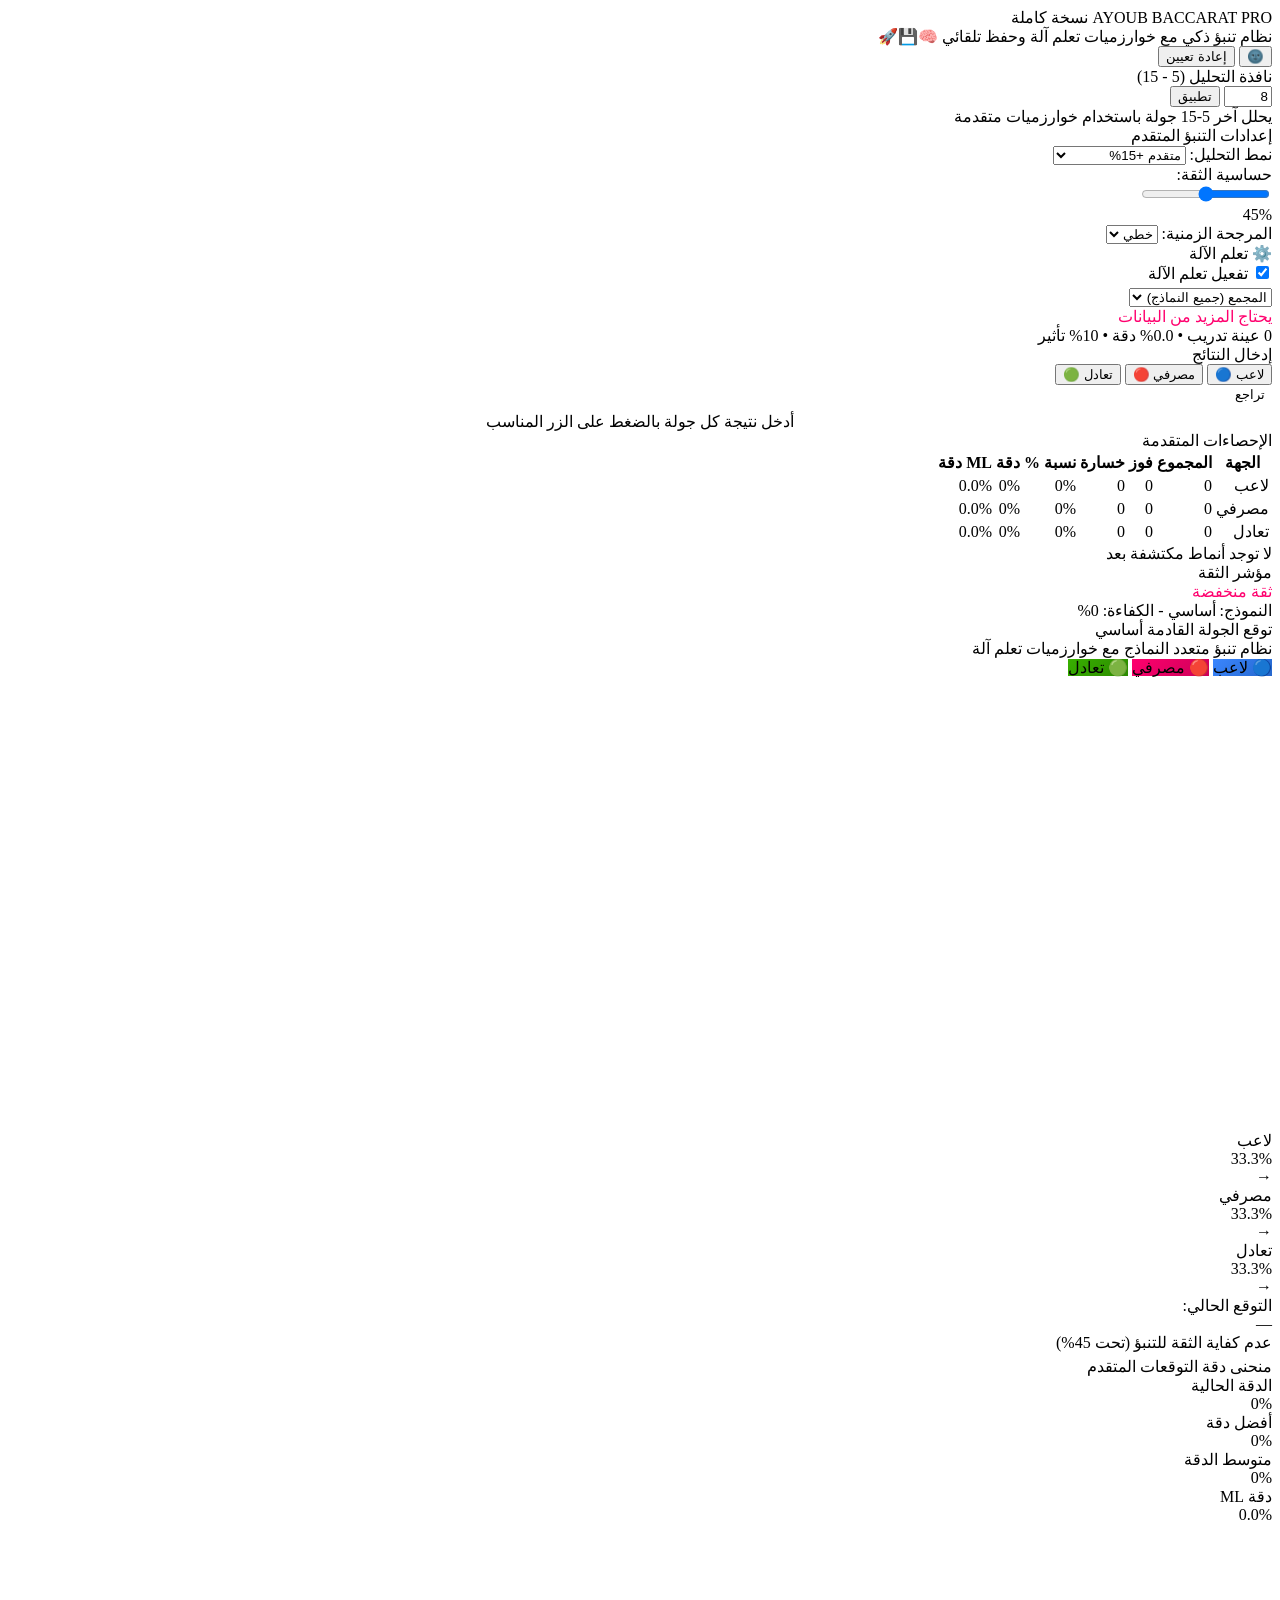
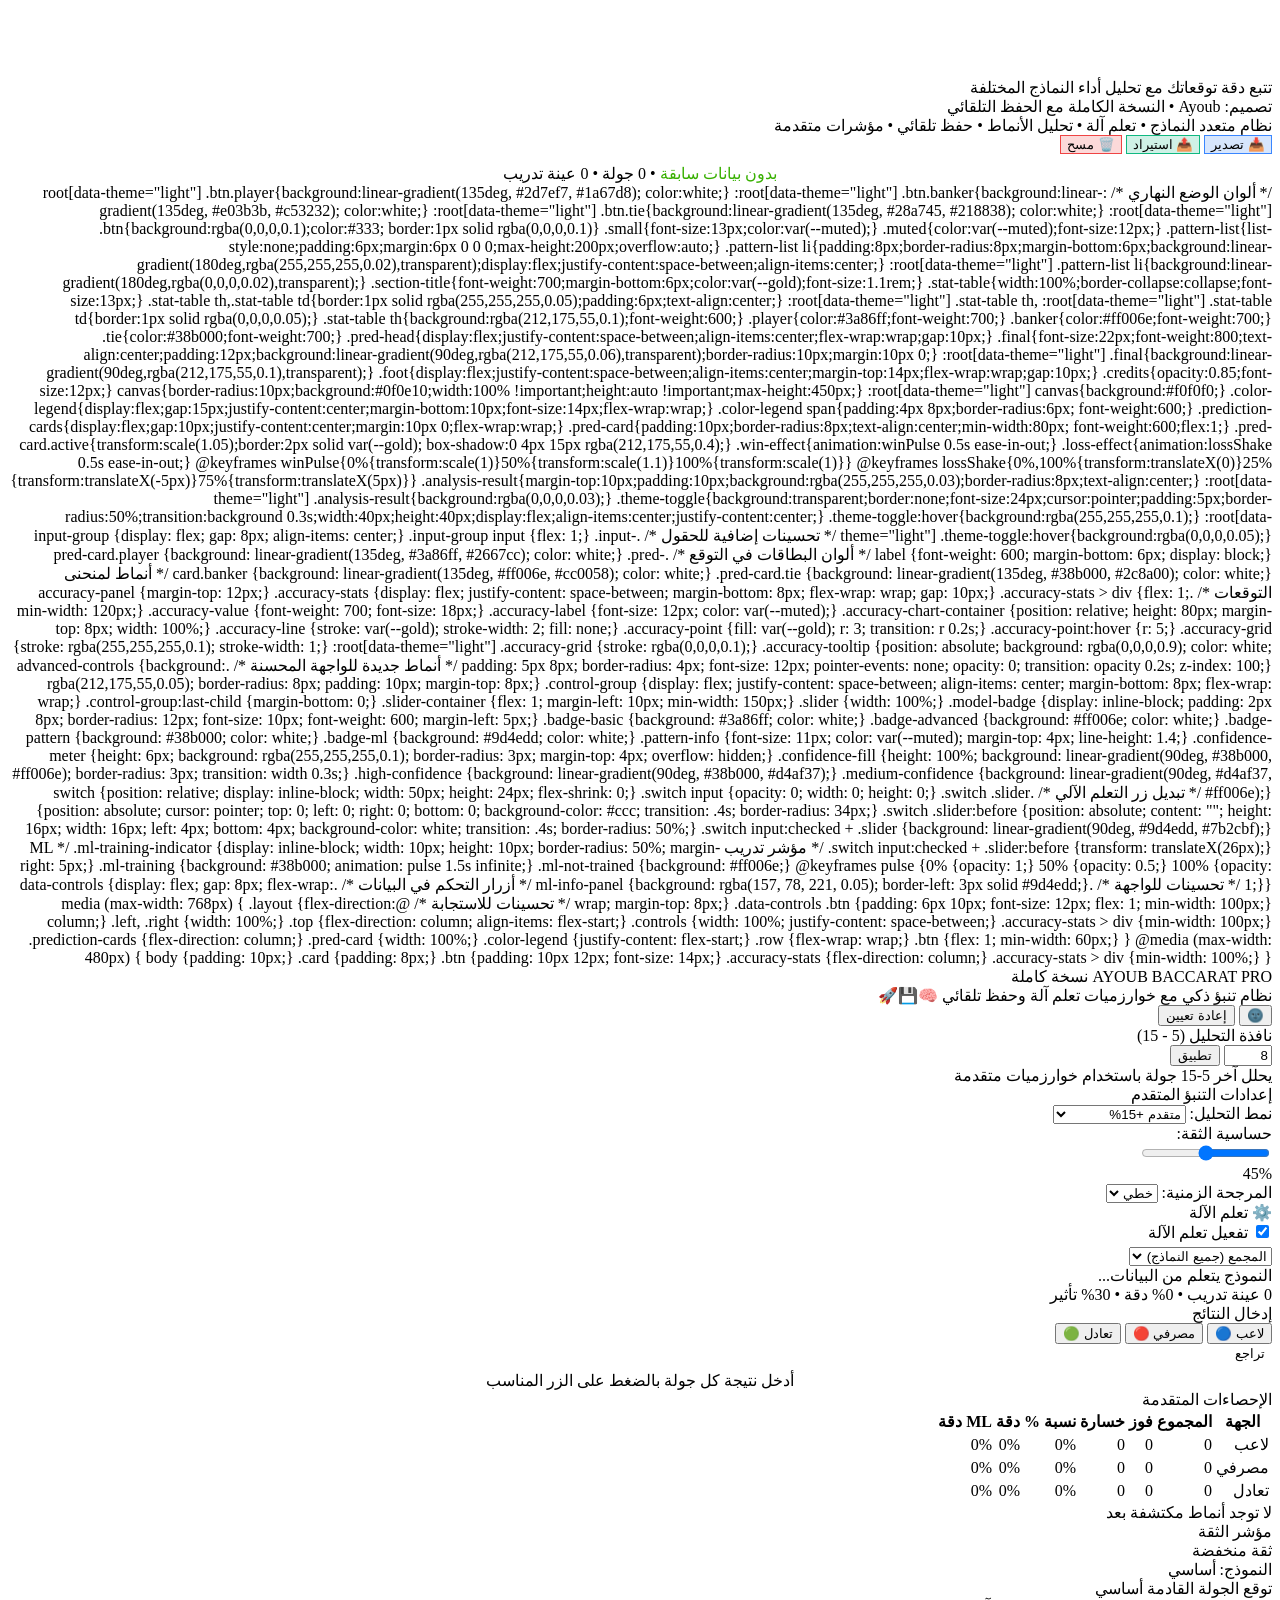
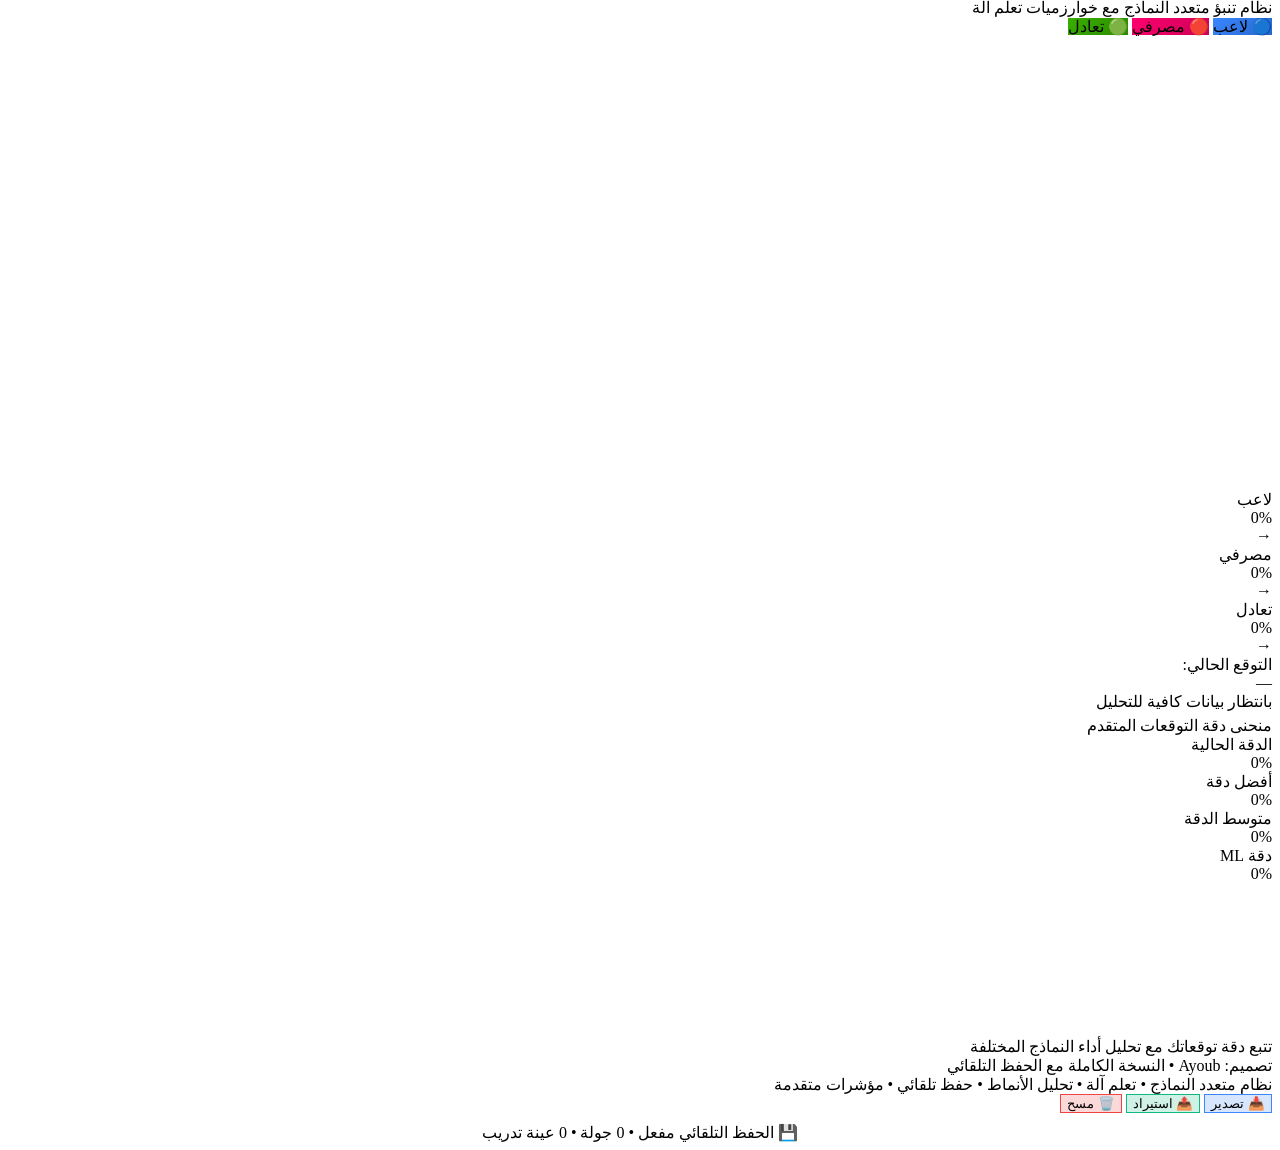
==== index.html @ 5bb580a4 "Update index.html" ====
<!DOCTYPE html>
<html lang="ar" dir="rtl">
<head>
    <meta charset="UTF-8">
    <meta name="viewport" content="width=device-width, initial-scale=1.0">
    <title>AYOUB BACCARAT PRO - النسخة الكاملة مع الحفظ التلقائي</title>
    <link rel="stylesheet" href="style.css">
</head>
<body>
    <div class="app">
        <header class="top card">
            <div class="brand">
                <div class="logo">AYOUB BACCARAT PRO <span class="model-badge badge-ml">نسخة كاملة</span></div>
                <div class="subtitle">نظام تنبؤ ذكي مع خوارزميات تعلم آلة وحفظ تلقائي 🧠💾🚀</div>
            </div>
            <div class="controls">
                <button id="themeToggle" class="theme-toggle" title="تبديل الوضع">🌚</button>
                <button id="btnReset" class="btn gold">إعادة تعيين</button>
            </div>
        </header>

        <main class="layout">
            <aside class="left">
                <!-- نافذة التحليل -->
                <div class="panel card">
                    <label class="input-label">نافذة التحليل (5 - 15)</label>
                    <div class="input-group">
                        <input id="windowSize" type="number" min="5" max="15" value="8">
                        <button id="applyWindow" class="btn gold">تطبيق</button>
                    </div>
                    <div class="muted small">يحلل آخر 5-15 جولة باستخدام خوارزميات متقدمة</div>
                </div>

                <!-- إعدادات التنبؤ المتقدم -->
                <div class="panel card">
                    <div class="section-title">إعدادات التنبؤ المتقدم</div>
                    <div class="advanced-controls">
                        <div class="control-group">
                            <label for="analysisMode">نمط التحليل:</label>
                            <select id="analysisMode">
                                <option value="basic">أساسي <span class="model-badge badge-basic">+5%</span></option>
                                <option value="advanced" selected>متقدم <span class="model-badge badge-advanced">+15%</span></option>
                                <option value="pattern">تحليل الأنماط <span class="model-badge badge-pattern">+25%</span></option>
                                <option value="ml">تعلم الآلة <span class="model-badge badge-ml">+35%</span></option>
                            </select>
                        </div>
                        <div class="control-group">
                            <label for="confidenceSensitivity">حساسية الثقة:</label>
                            <div class="slider-container">
                                <input type="range" id="confidenceSensitivity" class="slider" min="30" max="60" value="45">
                                <div class="muted small" id="sensitivityValue">45%</div>
                            </div>
                        </div>
                        <div class="control-group">
                            <label for="timeWeighting">المرجحة الزمنية:</label>
                            <select id="timeWeighting">
                                <option value="none">بدون</option>
                                <option value="linear" selected>خطي</option>
                                <option value="exponential">أسّي</option>
                            </select>
                        </div>
                    </div>
                </div>

                <!-- قسم تعلم الآلة -->
                <div class="panel card ml-info-panel">
                    <div class="section-title">⚙️ تعلم الآلة</div>
                    <div class="row">
                        <label class="switch">
                            <input type="checkbox" id="mlToggle" checked>
                            <span class="slider"></span>
                        </label>
                        <span>تفعيل تعلم الآلة</span>
                    </div>
                    <div class="row">
                        <select id="mlModelSelect" style="flex:1; margin-top: 5px;">
                            <option value="knn">K-الجيران الأقرب</option>
                            <option value="logistic">الانحدار اللوجستي</option>
                            <option value="ensemble" selected>المجمع (جميع النماذج)</option>
                        </select>
                    </div>
                    <div class="row">
                        <div id="mlStatus" class="muted small">
                            <span class="ml-training-indicator ml-training"></span> 
                            النموذج يتعلم من البيانات...
                        </div>
                    </div>
                    <div class="pattern-info">
                        <span id="mlTrainingCount">0</span> عينة تدريب • 
                        <span id="mlAccuracy">0%</span> دقة • 
                        <span id="mlWeight">30%</span> تأثير
                    </div>
                </div>

                <!-- إدخال النتائج -->
                <div class="panel card">
                    <div class="section-title">إدخال النتائج</div>
                    <div class="row">
                        <button class="btn player" id="btnP">لاعب 🔵</button>
                        <button class="btn banker" id="btnB">مصرفي 🔴</button>
                        <button class="btn tie" id="btnT">تعادل 🟢</button>
                    </div>
                    <div class="row">
                        <button class="btn" id="btnUndo" style="flex:1; background:rgba(255,255,255,0.1); border:1px solid rgba(255,255,255,0.2)">تراجع</button>
                    </div>
                    <div class="muted small" style="margin-top: 8px; text-align: center;">
                        أدخل نتيجة كل جولة بالضغط على الزر المناسب
                    </div>
                </div>

                <!-- الإحصاءات -->
                <div class="panel card stats">
                    <div class="section-title">الإحصاءات المتقدمة</div>
                    <table class="stat-table">
                        <thead>
                            <tr><th>الجهة</th><th>المجموع</th><th>فوز</th><th>خسارة</th><th>نسبة %</th><th>دقة</th><th>ML دقة</th></tr>
                        </thead>
                        <tbody>
                            <tr><td class="player">لاعب</td><td id="pTotal">0</td><td id="pWin">0</td><td id="pLoss">0</td><td id="pPct">0%</td><td id="pAccuracy">0%</td><td id="pMLAccuracy">0%</td></tr>
                            <tr><td class="banker">مصرفي</td><td id="bTotal">0</td><td id="bWin">0</td><td id="bLoss">0</td><td id="bPct">0%</td><td id="bAccuracy">0%</td><td id="bMLAccuracy">0%</td></tr>
                            <tr><td class="tie">تعادل</td><td id="tTotal">0</td><td id="tWin">0</td><td id="tLoss">0</td><td id="tPct">0%</td><td id="tAccuracy">0%</td><td id="tMLAccuracy">0%</td></tr>
                        </tbody>
                    </table>
                    <div class="pattern-info" id="patternInfo">لا توجد أنماط مكتشفة بعد</div>
                </div>

                <!-- مؤشر الثقة -->
                <div class="panel card">
                    <div class="section-title">مؤشر الثقة</div>
                    <div class="muted small" id="confidenceLabel">ثقة منخفضة</div>
                    <div class="confidence-meter">
                        <div class="confidence-fill" id="confidenceFill" style="width: 0%"></div>
                    </div>
                    <div class="pattern-info" id="modelInfo">النموذج: أساسي</div>
                </div>
            </aside>

            <section class="right">
                <!-- بطاقة التوقع الرئيسية -->
                <div class="card prediction">
                    <div class="pred-head">
                        <div class="pred-title">توقع الجولة القادمة <span id="predModel" class="model-badge badge-basic">أساسي</span></div>
                        <div class="pred-sub">نظام تنبؤ متعدد النماذج مع خوارزميات تعلم آلة</div>
                    </div>

                    <div class="color-legend">
                        <span style="background:linear-gradient(135deg, #3a86ff, #2667cc);">🔵 لاعب</span>
                        <span style="background:linear-gradient(135deg, #ff006e, #cc0058);">🔴 مصرفي</span>
                        <span style="background:linear-gradient(135deg, #38b000, #2c8a00);">🟢 تعادل</span>
                    </div>
                    
                    <canvas id="bigRoad" width="800" height="450"></canvas>

                    <div class="prediction-cards">
                        <div class="pred-card player" id="predP">
                            <div>لاعب</div>
                            <div id="predPctP">0%</div>
                            <div class="muted small" id="predTrendP">→</div>
                        </div>
                        <div class="pred-card banker" id="predB">
                            <div>مصرفي</div>
                            <div id="predPctB">0%</div>
                            <div class="muted small" id="predTrendB">→</div>
                        </div>
                        <div class="pred-card tie" id="predT">
                            <div>تعادل</div>
                            <div id="predPctT">0%</div>
                            <div class="muted small" id="predTrendT">→</div>
                        </div>
                    </div>

                    <div class="analysis-result">
                        <div class="muted">التوقع الحالي:</div>
                        <div class="final" id="finalCard">—</div>
                        <div class="muted small" id="predictionReason">بانتظار بيانات كافية للتحليل</div>
                        <div class="muted small" id="mlContribution" style="margin-top: 5px; color: #9d4edd;"></div>
                    </div>
                </div>

                <!-- منحنى دقة التوقعات -->
                <div class="panel card accuracy-panel">
                    <div class="section-title">منحنى دقة التوقعات المتقدم</div>
                    <div class="accuracy-stats">
                        <div>
                            <div class="accuracy-label">الدقة الحالية</div>
                            <div class="accuracy-value" id="currentAccuracy">0%</div>
                        </div>
                        <div>
                            <div class="accuracy-label">أفضل دقة</div>
                            <div class="accuracy-value" id="bestAccuracy">0%</div>
                        </div>
                        <div>
                            <div class="accuracy-label">متوسط الدقة</div>
                            <div class="accuracy-value" id="averageAccuracy">0%</div>
                        </div>
                        <div>
                            <div class="accuracy-label">دقة ML</div>
                            <div class="accuracy-value" id="mlOverallAccuracy">0%</div>
                        </div>
                    </div>
                    <div class="accuracy-chart-container">
                        <svg id="accuracyChart" width="100%" height="100%"></svg>
                        <div id="accuracyTooltip" class="accuracy-tooltip"></div>
                    </div>
                    <div class="muted small">تتبع دقة توقعاتك مع تحليل أداء النماذج المختلفة</div>
                </div>
            </section>
        </main>

        <footer class="foot card">
            <div style="flex: 1;">
                <div>تصميم: Ayoub • النسخة الكاملة مع الحفظ التلقائي</div>
                <div class="credits small">نظام متعدد النماذج • تعلم آلة • تحليل الأنماط • حفظ تلقائي • مؤشرات متقدمة</div>
            </div>
            <div class="data-controls">
                <button id="btnExport" class="btn" style="background: rgba(59, 130, 246, 0.2); border: 1px solid #3a86ff;">📥 تصدير</button>
                <button id="btnImport" class="btn" style="background: rgba(16, 185, 129, 0.2); border: 1px solid #10b981;">📤 استيراد</button>
                <button id="btnClearData" class="btn" style="background: rgba(239, 68, 68, 0.2); border: 1px solid #ef4444;">🗑️ مسح</button>
            </div>
            <div class="muted small" style="text-align: center; width: 100%; margin-top: 10px;">
                <span id="autoSaveStatus">💾 الحفظ التلقائي مفعل</span> • 
                <span id="dataStats">0 جولة • 0 عينة تدريب</span>
            </div>
        </footer>
    </div>

    <script src="script.js"></script>
</body>
</html>
/* ألوان الوضع النهاري */
:root[data-theme="light"] .btn.player{background:linear-gradient(135deg, #2d7ef7, #1a67d8); color:white;}
:root[data-theme="light"] .btn.banker{background:linear-gradient(135deg, #e03b3b, #c53232); color:white;}
:root[data-theme="light"] .btn.tie{background:linear-gradient(135deg, #28a745, #218838); color:white;}

:root[data-theme="light"] .btn{background:rgba(0,0,0,0.1);color:#333; border:1px solid rgba(0,0,0,0.1)}

.small{font-size:13px;color:var(--muted);}
.muted{color:var(--muted);font-size:12px;}
.pattern-list{list-style:none;padding:6px;margin:6px 0 0 0;max-height:200px;overflow:auto;}
.pattern-list li{padding:8px;border-radius:8px;margin-bottom:6px;background:linear-gradient(180deg,rgba(255,255,255,0.02),transparent);display:flex;justify-content:space-between;align-items:center;}
:root[data-theme="light"] .pattern-list li{background:linear-gradient(180deg,rgba(0,0,0,0.02),transparent);}
.section-title{font-weight:700;margin-bottom:6px;color:var(--gold);font-size:1.1rem;}
.stat-table{width:100%;border-collapse:collapse;font-size:13px;}
.stat-table th,.stat-table td{border:1px solid rgba(255,255,255,0.05);padding:6px;text-align:center;}
:root[data-theme="light"] .stat-table th, :root[data-theme="light"] .stat-table td{border:1px solid rgba(0,0,0,0.05);}
.stat-table th{background:rgba(212,175,55,0.1);font-weight:600;}
.player{color:#3a86ff;font-weight:700;}
.banker{color:#ff006e;font-weight:700;}
.tie{color:#38b000;font-weight:700;}
.pred-head{display:flex;justify-content:space-between;align-items:center;flex-wrap:wrap;gap:10px;}
.final{font-size:22px;font-weight:800;text-align:center;padding:12px;background:linear-gradient(90deg,rgba(212,175,55,0.06),transparent);border-radius:10px;margin:10px 0;}
:root[data-theme="light"] .final{background:linear-gradient(90deg,rgba(212,175,55,0.1),transparent);}
.foot{display:flex;justify-content:space-between;align-items:center;margin-top:14px;flex-wrap:wrap;gap:10px;}
.credits{opacity:0.85;font-size:12px;}
canvas{border-radius:10px;background:#0f0e10;width:100% !important;height:auto !important;max-height:450px;}
:root[data-theme="light"] canvas{background:#f0f0f0;}
.color-legend{display:flex;gap:15px;justify-content:center;margin-bottom:10px;font-size:14px;flex-wrap:wrap;}
.color-legend span{padding:4px 8px;border-radius:6px; font-weight:600;}
.prediction-cards{display:flex;gap:10px;justify-content:center;margin:10px 0;flex-wrap:wrap;}
.pred-card{padding:10px;border-radius:8px;text-align:center;min-width:80px; font-weight:600;flex:1;}
.pred-card.active{transform:scale(1.05);border:2px solid var(--gold); box-shadow:0 4px 15px rgba(212,175,55,0.4);}
.win-effect{animation:winPulse 0.5s ease-in-out;}
.loss-effect{animation:lossShake 0.5s ease-in-out;}
@keyframes winPulse{0%{transform:scale(1)}50%{transform:scale(1.1)}100%{transform:scale(1)}}
@keyframes lossShake{0%,100%{transform:translateX(0)}25%{transform:translateX(-5px)}75%{transform:translateX(5px)}}
.analysis-result{margin-top:10px;padding:10px;background:rgba(255,255,255,0.03);border-radius:8px;text-align:center;}
:root[data-theme="light"] .analysis-result{background:rgba(0,0,0,0.03);}
.theme-toggle{background:transparent;border:none;font-size:24px;cursor:pointer;padding:5px;border-radius:50%;transition:background 0.3s;width:40px;height:40px;display:flex;align-items:center;justify-content:center;}
.theme-toggle:hover{background:rgba(255,255,255,0.1);}
:root[data-theme="light"] .theme-toggle:hover{background:rgba(0,0,0,0.05);}

/* تحسينات إضافية للحقول */
.input-group {display: flex; gap: 8px; align-items: center;}
.input-group input {flex: 1;}
.input-label {font-weight: 600; margin-bottom: 6px; display: block;}

/* ألوان البطاقات في التوقع */
.pred-card.player {background: linear-gradient(135deg, #3a86ff, #2667cc); color: white;}
.pred-card.banker {background: linear-gradient(135deg, #ff006e, #cc0058); color: white;}
.pred-card.tie {background: linear-gradient(135deg, #38b000, #2c8a00); color: white;}

/* أنماط لمنحنى التوقعات */
.accuracy-panel {margin-top: 12px;}
.accuracy-stats {display: flex; justify-content: space-between; margin-bottom: 8px; flex-wrap: wrap; gap: 10px;}
.accuracy-stats > div {flex: 1; min-width: 120px;}
.accuracy-value {font-weight: 700; font-size: 18px;}
.accuracy-label {font-size: 12px; color: var(--muted);}
.accuracy-chart-container {position: relative; height: 80px; margin-top: 8px; width: 100%;}
.accuracy-line {stroke: var(--gold); stroke-width: 2; fill: none;}
.accuracy-point {fill: var(--gold); r: 3; transition: r 0.2s;}
.accuracy-point:hover {r: 5;}
.accuracy-grid {stroke: rgba(255,255,255,0.1); stroke-width: 1;}
:root[data-theme="light"] .accuracy-grid {stroke: rgba(0,0,0,0.1);}
.accuracy-tooltip {position: absolute; background: rgba(0,0,0,0.9); color: white; padding: 5px 8px; border-radius: 4px; font-size: 12px; pointer-events: none; opacity: 0; transition: opacity 0.2s; z-index: 100;}

/* أنماط جديدة للواجهة المحسنة */
.advanced-controls {background: rgba(212,175,55,0.05); border-radius: 8px; padding: 10px; margin-top: 8px;}
.control-group {display: flex; justify-content: space-between; align-items: center; margin-bottom: 8px; flex-wrap: wrap;}
.control-group:last-child {margin-bottom: 0;}
.slider-container {flex: 1; margin-left: 10px; min-width: 150px;}
.slider {width: 100%;}
.model-badge {display: inline-block; padding: 2px 8px; border-radius: 12px; font-size: 10px; font-weight: 600; margin-left: 5px;}
.badge-basic {background: #3a86ff; color: white;}
.badge-advanced {background: #ff006e; color: white;}
.badge-pattern {background: #38b000; color: white;}
.badge-ml {background: #9d4edd; color: white;}
.pattern-info {font-size: 11px; color: var(--muted); margin-top: 4px; line-height: 1.4;}
.confidence-meter {height: 6px; background: rgba(255,255,255,0.1); border-radius: 3px; margin-top: 4px; overflow: hidden;}
.confidence-fill {height: 100%; background: linear-gradient(90deg, #38b000, #ff006e); border-radius: 3px; transition: width 0.3s;}
.high-confidence {background: linear-gradient(90deg, #38b000, #d4af37);}
.medium-confidence {background: linear-gradient(90deg, #d4af37, #ff006e);}

/* تبديل زر التعلم الآلي */
.switch {position: relative; display: inline-block; width: 50px; height: 24px; flex-shrink: 0;}
.switch input {opacity: 0; width: 0; height: 0;}
.switch .slider {position: absolute; cursor: pointer; top: 0; left: 0; right: 0; bottom: 0; background-color: #ccc; transition: .4s; border-radius: 34px;}
.switch .slider:before {position: absolute; content: ""; height: 16px; width: 16px; left: 4px; bottom: 4px; background-color: white; transition: .4s; border-radius: 50%;}
.switch input:checked + .slider {background: linear-gradient(90deg, #9d4edd, #7b2cbf);}
.switch input:checked + .slider:before {transform: translateX(26px);}

/* مؤشر تدريب ML */
.ml-training-indicator {display: inline-block; width: 10px; height: 10px; border-radius: 50%; margin-right: 5px;}
.ml-training {background: #38b000; animation: pulse 1.5s infinite;}
.ml-not-trained {background: #ff006e;}
@keyframes pulse {0% {opacity: 1;} 50% {opacity: 0.5;} 100% {opacity: 1;}}

/* تحسينات للواجهة */
.ml-info-panel {background: rgba(157, 78, 221, 0.05); border-left: 3px solid #9d4edd;}

/* أزرار التحكم في البيانات */
.data-controls {display: flex; gap: 8px; flex-wrap: wrap; margin-top: 8px;}
.data-controls .btn {padding: 6px 10px; font-size: 12px; flex: 1; min-width: 100px;}

/* تحسينات للاستجابة */
@media (max-width: 768px) {
    .layout {flex-direction: column;}
    .left, .right {width: 100%;}
    .top {flex-direction: column; align-items: flex-start;}
    .controls {width: 100%; justify-content: space-between;}
    .accuracy-stats > div {min-width: 100px;}
    .prediction-cards {flex-direction: column;}
    .pred-card {width: 100%;}
    .color-legend {justify-content: flex-start;}
    .row {flex-wrap: wrap;}
    .btn {flex: 1; min-width: 60px;}
}

@media (max-width: 480px) {
    body {padding: 10px;}
    .card {padding: 8px;}
    .btn {padding: 10px 12px; font-size: 14px;}
    .accuracy-stats {flex-direction: column;}
    .accuracy-stats > div {min-width: 100%;}
}
</style>
</head>
<body>
<div class="app">
<header class="top card">
  <div class="brand">
    <div class="logo">AYOUB BACCARAT PRO <span class="model-badge badge-ml">نسخة كاملة</span></div>
    <div class="subtitle">نظام تنبؤ ذكي مع خوارزميات تعلم آلة وحفظ تلقائي 🧠💾🚀</div>
  </div>
  <div class="controls">
    <button id="themeToggle" class="theme-toggle" title="تبديل الوضع">🌚</button>
    <button id="btnReset" class="btn gold">إعادة تعيين</button>
  </div>
</header>

<main class="layout">
<aside class="left">
  <div class="panel card">
    <label class="input-label">نافذة التحليل (5 - 15)</label>
    <div class="input-group">
      <input id="windowSize" type="number" min="5" max="15" value="8">
      <button id="applyWindow" class="btn gold">تطبيق</button>
    </div>
    <div class="muted small">يحلل آخر 5-15 جولة باستخدام خوارزميات متقدمة</div>
  </div>

  <!-- إعدادات التنبؤ المتقدم -->
  <div class="panel card">
    <div class="section-title">إعدادات التنبؤ المتقدم</div>
    <div class="advanced-controls">
      <div class="control-group">
        <label for="analysisMode">نمط التحليل:</label>
        <select id="analysisMode">
          <option value="basic">أساسي <span class="model-badge badge-basic">+5%</span></option>
          <option value="advanced" selected>متقدم <span class="model-badge badge-advanced">+15%</span></option>
          <option value="pattern">تحليل الأنماط <span class="model-badge badge-pattern">+25%</span></option>
          <option value="ml">تعلم الآلة <span class="model-badge badge-ml">+35%</span></option>
        </select>
      </div>
      <div class="control-group">
        <label for="confidenceSensitivity">حساسية الثقة:</label>
        <div class="slider-container">
          <input type="range" id="confidenceSensitivity" class="slider" min="30" max="60" value="45">
          <div class="muted small" id="sensitivityValue">45%</div>
        </div>
      </div>
      <div class="control-group">
        <label for="timeWeighting">المرجحة الزمنية:</label>
        <select id="timeWeighting">
          <option value="none">بدون</option>
          <option value="linear" selected>خطي</option>
          <option value="exponential">أسّي</option>
        </select>
      </div>
    </div>
  </div>

  <!-- قسم تعلم الآلة -->
  <div class="panel card ml-info-panel">
    <div class="section-title">⚙️ تعلم الآلة</div>
    <div class="row">
      <label class="switch">
        <input type="checkbox" id="mlToggle" checked>
        <span class="slider"></span>
      </label>
      <span>تفعيل تعلم الآلة</span>
    </div>
    <div class="row">
      <select id="mlModelSelect" style="flex:1; margin-top: 5px;">
        <option value="knn">K-الجيران الأقرب</option>
        <option value="logistic">الانحدار اللوجستي</option>
        <option value="ensemble" selected>المجمع (جميع النماذج)</option>
      </select>
    </div>
    <div class="row">
      <div id="mlStatus" class="muted small">
        <span class="ml-training-indicator ml-training"></span> 
        النموذج يتعلم من البيانات...
      </div>
    </div>
    <div class="pattern-info">
      <span id="mlTrainingCount">0</span> عينة تدريب • 
      <span id="mlAccuracy">0%</span> دقة • 
      <span id="mlWeight">30%</span> تأثير
    </div>
  </div>

  <!-- إدخال النتائج -->
  <div class="panel card">
    <div class="section-title">إدخال النتائج</div>
    <div class="row">
      <button class="btn player" id="btnP">لاعب 🔵</button>
      <button class="btn banker" id="btnB">مصرفي 🔴</button>
      <button class="btn tie" id="btnT">تعادل 🟢</button>
    </div>
    <div class="row">
      <button class="btn" id="btnUndo" style="flex:1; background:rgba(255,255,255,0.1); border:1px solid rgba(255,255,255,0.2)">تراجع</button>
    </div>
    <div class="muted small" style="margin-top: 8px; text-align: center;">
      أدخل نتيجة كل جولة بالضغط على الزر المناسب
    </div>
  </div>

  <!-- الإحصاءات -->
  <div class="panel card stats">
    <div class="section-title">الإحصاءات المتقدمة</div>
    <table class="stat-table">
      <thead>
        <tr><th>الجهة</th><th>المجموع</th><th>فوز</th><th>خسارة</th><th>نسبة %</th><th>دقة</th><th>ML دقة</th></tr>
      </thead>
      <tbody>
        <tr><td class="player">لاعب</td><td id="pTotal">0</td><td id="pWin">0</td><td id="pLoss">0</td><td id="pPct">0%</td><td id="pAccuracy">0%</td><td id="pMLAccuracy">0%</td></tr>
        <tr><td class="banker">مصرفي</td><td id="bTotal">0</td><td id="bWin">0</td><td id="bLoss">0</td><td id="bPct">0%</td><td id="bAccuracy">0%</td><td id="bMLAccuracy">0%</td></tr>
        <tr><td class="tie">تعادل</td><td id="tTotal">0</td><td id="tWin">0</td><td id="tLoss">0</td><td id="tPct">0%</td><td id="tAccuracy">0%</td><td id="tMLAccuracy">0%</td></tr>
      </tbody>
    </table>
    <div class="pattern-info" id="patternInfo">لا توجد أنماط مكتشفة بعد</div>
  </div>

  <!-- مؤشر الثقة -->
  <div class="panel card">
    <div class="section-title">مؤشر الثقة</div>
    <div class="muted small" id="confidenceLabel">ثقة منخفضة</div>
    <div class="confidence-meter">
      <div class="confidence-fill" id="confidenceFill" style="width: 0%"></div>
    </div>
    <div class="pattern-info" id="modelInfo">النموذج: أساسي</div>
  </div>
</aside>

<section class="right">
  <div class="card prediction">
    <div class="pred-head">
      <div class="pred-title">توقع الجولة القادمة <span id="predModel" class="model-badge badge-basic">أساسي</span></div>
      <div class="pred-sub">نظام تنبؤ متعدد النماذج مع خوارزميات تعلم آلة</div>
    </div>

    <div class="color-legend">
      <span style="background:linear-gradient(135deg, #3a86ff, #2667cc);">🔵 لاعب</span>
      <span style="background:linear-gradient(135deg, #ff006e, #cc0058);">🔴 مصرفي</span>
      <span style="background:linear-gradient(135deg, #38b000, #2c8a00);">🟢 تعادل</span>
    </div>
    
    <canvas id="bigRoad" width="800" height="450"></canvas>

    <div class="prediction-cards">
      <div class="pred-card player" id="predP">
        <div>لاعب</div>
        <div id="predPctP">0%</div>
        <div class="muted small" id="predTrendP">→</div>
      </div>
      <div class="pred-card banker" id="predB">
        <div>مصرفي</div>
        <div id="predPctB">0%</div>
        <div class="muted small" id="predTrendB">→</div>
      </div>
      <div class="pred-card tie" id="predT">
        <div>تعادل</div>
        <div id="predPctT">0%</div>
        <div class="muted small" id="predTrendT">→</div>
      </div>
    </div>

    <div class="analysis-result">
      <div class="muted">التوقع الحالي:</div>
      <div class="final" id="finalCard">—</div>
      <div class="muted small" id="predictionReason">بانتظار بيانات كافية للتحليل</div>
      <div class="muted small" id="mlContribution" style="margin-top: 5px; color: #9d4edd;"></div>
    </div>
  </div>

  <!-- منحنى التوقعات -->
  <div class="panel card accuracy-panel">
    <div class="section-title">منحنى دقة التوقعات المتقدم</div>
    <div class="accuracy-stats">
      <div>
        <div class="accuracy-label">الدقة الحالية</div>
        <div class="accuracy-value" id="currentAccuracy">0%</div>
      </div>
      <div>
        <div class="accuracy-label">أفضل دقة</div>
        <div class="accuracy-value" id="bestAccuracy">0%</div>
      </div>
      <div>
        <div class="accuracy-label">متوسط الدقة</div>
        <div class="accuracy-value" id="averageAccuracy">0%</div>
      </div>
      <div>
        <div class="accuracy-label">دقة ML</div>
        <div class="accuracy-value" id="mlOverallAccuracy">0%</div>
      </div>
    </div>
    <div class="accuracy-chart-container">
      <svg id="accuracyChart" width="100%" height="100%"></svg>
      <div id="accuracyTooltip" class="accuracy-tooltip"></div>
    </div>
    <div class="muted small">تتبع دقة توقعاتك مع تحليل أداء النماذج المختلفة</div>
  </div>
</section>
</main>

<footer class="foot card">
  <div style="flex: 1;">
    <div>تصميم: Ayoub • النسخة الكاملة مع الحفظ التلقائي</div>
    <div class="credits small">نظام متعدد النماذج • تعلم آلة • تحليل الأنماط • حفظ تلقائي • مؤشرات متقدمة</div>
  </div>
  <div class="data-controls">
    <button id="btnExport" class="btn" style="background: rgba(59, 130, 246, 0.2); border: 1px solid #3a86ff;">📥 تصدير</button>
    <button id="btnImport" class="btn" style="background: rgba(16, 185, 129, 0.2); border: 1px solid #10b981;">📤 استيراد</button>
    <button id="btnClearData" class="btn" style="background: rgba(239, 68, 68, 0.2); border: 1px solid #ef4444;">🗑️ مسح</button>
  </div>
  <div class="muted small" style="text-align: center; width: 100%; margin-top: 10px;">
    <span id="autoSaveStatus">💾 الحفظ التلقائي مفعل</span> • 
    <span id="dataStats">0 جولة • 0 عينة تدريب</span>
  </div>
</footer>
</div>

<script>
// ========== خوارزميات تعلم الآلة ==========

class SimpleKNN {
  constructor(k = 3) {
    this.k = k;
    this.trainingData = [];
    this.predictions = { correct: 0, total: 0 };
  }

  train(features, labels) {
    if (!features || !labels || features.length === 0) return;
    
    features.forEach((f, i) => {
      if (f && labels[i]) {
        this.trainingData.push({
          features: f,
          label: labels[i]
        });
      }
    });
    
    // الحفاظ على حجم معقول
    if (this.trainingData.length > 100) {
      this.trainingData = this.trainingData.slice(-100);
    }
  }

  predict(newFeatures) {
    if (!newFeatures || this.trainingData.length === 0) {
      return { P: 33.3, B: 33.3, T: 33.3 };
    }

    try {
      const distances = this.trainingData.map((dataPoint, index) => ({
        index,
        distance: this.euclideanDistance(newFeatures, dataPoint.features),
        label: dataPoint.label
      }));

      distances.sort((a, b) => a.distance - b.distance);
      const nearestNeighbors = distances.slice(0, this.k);
      
      const votes = { P: 0, B: 0, T: 0 };
      nearestNeighbors.forEach(n => {
        if (n.label in votes) {
          votes[n.label] += 1 / (n.distance + 1);
        }
      });

      const total = votes.P + votes.B + votes.T;
      if (total === 0) return { P: 33.3, B: 33.3, T: 33.3 };
      
      return {
        P: (votes.P / total) * 100,
        B: (votes.B / total) * 100,
        T: (votes.T / total) * 100
      };
    } catch (e) {
      console.error('KNN prediction error:', e);
      return { P: 33.3, B: 33.3, T: 33.3 };
    }
  }

  euclideanDistance(a, b) {
    if (!a || !b || a.length !== b.length) return 1000;
    
    let sum = 0;
    for (let i = 0; i < a.length; i++) {
      sum += Math.pow((a[i] || 0) - (b[i] || 0), 2);
    }
    return Math.sqrt(sum);
  }

  updateAccuracy(prediction, actual) {
    this.predictions.total++;
    if (prediction === actual) this.predictions.correct++;
  }

  getAccuracy() {
    return this.predictions.total > 0 ? 
      (this.predictions.correct / this.predictions.total) * 100 : 0;
  }
}

class SimpleLogisticRegression {
  constructor() {
    this.weights = { P: 0.1, B: 0.1, T: 0.1 };
    this.bias = 0;
    this.learningRate = 0.05;
    this.predictions = { correct: 0, total: 0 };
  }

  sigmoid(x) {
    return 1 / (1 + Math.exp(-x));
  }

  trainOne(features, label) {
    if (!features || !label || features.length === 0) return;
    
    try {
      const labelNum = { P: 0, B: 1, T: 2 }[label];
      if (labelNum === undefined) return;
      
      const score = features[0] * this.weights.P + features[1] * this.weights.B + features[2] * this.weights.T + this.bias;
      const prediction = this.sigmoid(score);
      const error = (labelNum / 2) - prediction;
      
      this.weights.P += this.learningRate * error * features[0];
      this.weights.B += this.learningRate * error * features[1];
      this.weights.T += this.learningRate * error * features[2];
      this.bias += this.learningRate * error;
    } catch (e) {
      console.error('Logistic regression training error:', e);
    }
  }

  predict(features) {
    if (!features || features.length === 0) {
      return { P: 33.3, B: 33.3, T: 33.3 };
    }
    
    try {
      const pScore = this.sigmoid(features[0] * this.weights.P + this.bias);
      const bScore = this.sigmoid(features[1] * this.weights.B + this.bias);
      const tScore = this.sigmoid(features[2] * this.weights.T + this.bias);
      
      const total = pScore + bScore + tScore;
      if (total === 0) return { P: 33.3, B: 33.3, T: 33.3 };
      
      return {
        P: (pScore / total) * 100,
        B: (bScore / total) * 100,
        T: (tScore / total) * 100
      };
    } catch (e) {
      console.error('Logistic regression prediction error:', e);
      return { P: 33.3, B: 33.3, T: 33.3 };
    }
  }

  updateAccuracy(prediction, actual) {
    this.predictions.total++;
    if (prediction === actual) this.predictions.correct++;
  }

  getAccuracy() {
    return this.predictions.total > 0 ? 
      (this.predictions.correct / this.predictions.total) * 100 : 0;
  }
}

class EnsembleModel {
  constructor() {
    this.models = {
      knn: new SimpleKNN(5),
      logistic: new SimpleLogisticRegression()
    };
    this.weights = { knn: 0.5, logistic: 0.5 };
    this.predictions = { correct: 0, total: 0 };
  }

  train(features, label) {
    if (!features || !label) return;
    
    try {
      this.models.knn.train([features], [label]);
      this.models.logistic.trainOne(features, label);
      
      const knnAcc = this.models.knn.getAccuracy();
      const logisticAcc = this.models.logistic.getAccuracy();
      
      const totalAcc = knnAcc + logisticAcc;
      if (totalAcc > 0) {
        this.weights.knn = knnAcc / totalAcc;
        this.weights.logistic = logisticAcc / totalAcc;
      }
    } catch (e) {
      console.error('Ensemble training error:', e);
    }
  }

  predict(features) {
    if (!features) return { P: 33.3, B: 33.3, T: 33.3 };
    
    try {
      const knnPred = this.models.knn.predict(features);
      const logisticPred = this.models.logistic.predict(features);
      
      return {
        P: (knnPred.P * this.weights.knn + logisticPred.P * this.weights.logistic),
        B: (knnPred.B * this.weights.knn + logisticPred.B * this.weights.logistic),
        T: (knnPred.T * this.weights.knn + logisticPred.T * this.weights.logistic)
      };
    } catch (e) {
      console.error('Ensemble prediction error:', e);
      return { P: 33.3, B: 33.3, T: 33.3 };
    }
  }

  updateAccuracy(prediction, actual) {
    this.predictions.total++;
    if (prediction === actual) this.predictions.correct++;
    
    this.models.knn.updateAccuracy(prediction, actual);
    this.models.logistic.updateAccuracy(prediction, actual);
  }

  getAccuracy() {
    return this.predictions.total > 0 ? 
      (this.predictions.correct / this.predictions.total) * 100 : 0;
  }
}

class BaccaratMachineLearning {
  constructor() {
    this.models = {
      knn: new SimpleKNN(5),
      logistic: new SimpleLogisticRegression(),
      ensemble: new EnsembleModel()
    };
    this.activeModel = 'ensemble';
    this.featureHistory = [];
    this.mlPredictions = [];
    this.isEnabled = true;
    this.trainingData = [];
  }

  extractFeatures(rounds, windowSize) {
    if (!rounds || rounds.length < windowSize) return null;
    
    try {
      const recent = rounds.slice(-windowSize);
      const pRatio = recent.filter(r => r === 'P').length / windowSize;
      const bRatio = recent.filter(r => r === 'B').length / windowSize;
      const tRatio = recent.filter(r => r === 'T').length / windowSize;
      
      let pStreak = 0, bStreak = 0;
      for (let i = recent.length - 1; i >= 0; i--) {
        if (recent[i] === 'P') pStreak++; else break;
      }
      for (let i = recent.length - 1; i >= 0; i--) {
        if (recent[i] === 'B') bStreak++; else break;
      }
      
      const volatility = this.calculateVolatility(recent);
      const patternType = this.getPatternType(recent);
      
      return [
        pRatio, bRatio, tRatio,
        pStreak / windowSize,
        bStreak / windowSize,
        recent[recent.length - 1] === recent[recent.length - 2] ? 1 : 0,
        volatility,
        patternType
      ];
    } catch (e) {
      console.error('Feature extraction error:', e);
      return null;
    }
  }

  calculateVolatility(rounds) {
    if (rounds.length < 2) return 0;
    let changes = 0;
    for (let i = 1; i < rounds.length; i++) {
      if (rounds[i] !== rounds[i-1]) changes++;
    }
    return changes / (rounds.length - 1);
  }

  getPatternType(rounds) {
    if (rounds.length < 3) return 0;
    const lastThree = rounds.slice(-3);
    if (lastThree[0] === lastThree[1] && lastThree[1] === lastThree[2]) return 1;
    if (lastThree[0] !== lastThree[1] && lastThree[1] !== lastThree[2]) return 2;
    return 0;
  }

  updateModel(rounds, windowSize, actualResult) {
    if (!this.isEnabled || !rounds || !actualResult) return;
    
    const features = this.extractFeatures(rounds, windowSize);
    if (!features) return;
    
    try {
      this.featureHistory.push({ features, label: actualResult, timestamp: Date.now() });
      
      if (this.featureHistory.length > 100) {
        this.featureHistory = this.featureHistory.slice(-100);
      }
      
      if (this.featureHistory.length > 5) {
        const trainingBatch = this.featureHistory.slice(-10);
        
        trainingBatch.forEach(({ features, label }) => {
          if (features && label) {
            this.models.knn.train([features], [label]);
            this.models.logistic.trainOne(features, label);
            this.models.ensemble.train(features, label);
          }
        });
      }
    } catch (e) {
      console.error('ML update error:', e);
    }
  }

  predict(rounds, windowSize) {
    if (!this.isEnabled || !rounds || rounds.length < windowSize) {
      return null;
    }
    
    const features = this.extractFeatures(rounds, windowSize);
    if (!features) return null;
    
    try {
      let prediction;
      switch(this.activeModel) {
        case 'knn':
          prediction = this.models.knn.predict(features);
          break;
        case 'logistic':
          prediction = this.models.logistic.predict(features);
          break;
        case 'ensemble':
        default:
          prediction = this.models.ensemble.predict(features);
          break;
      }
      
      if (prediction) {
        this.mlPredictions.push({
          features,
          prediction: this.getPredictedClass(prediction),
          timestamp: Date.now()
        });
        
        if (this.mlPredictions.length > 50) {
          this.mlPredictions = this.mlPredictions.slice(-50);
        }
      }
      
      return prediction;
    } catch (e) {
      console.error('ML prediction error:', e);
      return null;
    }
  }

  getPredictedClass(prediction) {
    if (!prediction) return null;
    const entries = Object.entries(prediction);
    if (entries.length === 0) return null;
    
    entries.sort((a, b) => b[1] - a[1]);
    return entries[0][0];
  }

  getModelAccuracy(modelName) {
    const model = this.models[modelName];
    return model && model.getAccuracy ? model.getAccuracy() : 0;
  }

  getTrainingDataCount() {
    return this.featureHistory.length;
  }

  getMLWeight() {
    const minWeight = 0.1;
    const maxWeight = 0.6;
    const dataPoints = this.getTrainingDataCount();
    const weight = minWeight + (maxWeight - minWeight) * (dataPoints / 100);
    return Math.min(weight, maxWeight);
  }

  enable() {
    this.isEnabled = true;
  }

  disable() {
    this.isEnabled = false;
  }

  setActiveModel(modelName) {
    if (this.models[modelName]) {
      this.activeModel = modelName;
    }
  }

  reset() {
    this.models = {
      knn: new SimpleKNN(5),
      logistic: new SimpleLogisticRegression(),
      ensemble: new EnsembleModel()
    };
    this.featureHistory = [];
    this.mlPredictions = [];
    this.trainingData = [];
  }

  getStats() {
    return {
      trainingCount: this.featureHistory.length,
      accuracy: this.getModelAccuracy(this.activeModel),
      weight: this.getMLWeight(),
      isEnabled: this.isEnabled,
      activeModel: this.activeModel
    };
  }
}

// ========== نظام حفظ البيانات ==========

class DataManager {
  constructor() {
    this.storageKey = 'baccaratPro_v3';
    this.autoSaveInterval = null;
    this.lastSaveTime = null;
    this.isSaving = false;
  }

  saveAllData() {
    if (this.isSaving) return false;
    
    this.isSaving = true;
    try {
      const saveData = {
        state: {
          rounds: state.rounds,
          count: state.count,
          win: state.win,
          loss: state.loss,
          windowSize: state.windowSize,
          analysisMode: state.analysisMode,
          confidenceThreshold: state.confidenceThreshold,
          timeWeighting: state.timeWeighting,
          useML: state.useML,
          mlModel: state.mlModel,
          modelPerformance: state.modelPerformance,
          previousPredictions: state.previousPredictions,
          lastPrediction: state.lastPrediction
        },
        history: {
          accuracyHistory: state.accuracyHistory,
          predictionsHistory: state.predictionsHistory
        },
        mlData: {
          featureHistory: state.ml.featureHistory,
          mlPredictions: state.ml.mlPredictions,
          activeModel: state.ml.activeModel,
          isEnabled: state.ml.isEnabled
        },
        meta: {
          version: '3.0',
          lastSave: new Date().toISOString(),
          totalRounds: state.rounds.length,
          sessionStart: this.getSessionStartTime()
        }
      };

      localStorage.setItem(this.storageKey, JSON.stringify(saveData));
      this.lastSaveTime = new Date();
      this.updateSaveStatus(true);
      return true;
    } catch (e) {
      console.error('Error saving data:', e);
      this.updateSaveStatus(false, 'خطأ في الحفظ');
      return false;
    } finally {
      this.isSaving = false;
    }
  }

  loadAllData() {
    try {
      const saved = localStorage.getItem(this.storageKey);
      if (!saved) {
        this.updateSaveStatus(true, 'بدون بيانات سابقة');
        return false;
      }

      const data = JSON.parse(saved);
      
      // تحميل بيانات الحالة
      if (data.state) {
        state.rounds = Array.isArray(data.state.rounds) ? data.state.rounds : [];
        state.count = data.state.count || { P: 0, B: 0, T: 0 };
        state.win = data.state.win || { P: 0, B: 0, T: 0 };
        state.loss = data.state.loss || { P: 0, B: 0, T: 0 };
        state.windowSize = data.state.windowSize || 8;
        state.analysisMode = data.state.analysisMode || 'advanced';
        state.confidenceThreshold = data.state.confidenceThreshold || 45;
        state.timeWeighting = data.state.timeWeighting || 'linear';
        state.useML = data.state.useML !== false;
        state.mlModel = data.state.mlModel || 'ensemble';
        state.modelPerformance = data.state.modelPerformance || { basic: 0, advanced: 0, pattern: 0, ml: 0 };
        state.previousPredictions = data.state.previousPredictions || { P: 0, B: 0, T: 0 };
        state.lastPrediction = data.state.lastPrediction || null;
      }

      // تحميل التاريخ
      if (data.history) {
        state.accuracyHistory = Array.isArray(data.history.accuracyHistory) ? data.history.accuracyHistory : [];
        state.predictionsHistory = Array.isArray(data.history.predictionsHistory) ? data.history.predictionsHistory : [];
      }

      // تحميل ML
      if (data.mlData) {
        state.ml.featureHistory = Array.isArray(data.mlData.featureHistory) ? data.mlData.featureHistory : [];
        state.ml.mlPredictions = Array.isArray(data.mlData.mlPredictions) ? data.mlData.mlPredictions : [];
        state.ml.activeModel = data.mlData.activeModel || 'ensemble';
        state.ml.isEnabled = data.mlData.isEnabled !== false;
        
        // إعادة تدريب النماذج
        setTimeout(() => {
          if (state.ml.featureHistory.length > 0) {
            state.ml.featureHistory.forEach((item, index) => {
              if (index > 0 && item.features && item.label) {
                state.ml.models.knn.train([item.features], [item.label]);
                state.ml.models.logistic.trainOne(item.features, item.label);
                state.ml.models.ensemble.train(item.features, item.label);
              }
            });
          }
        }, 500);
      }

      this.lastSaveTime = new Date();
      this.updateSaveStatus(true, 'تم تحميل البيانات');
      return true;
    } catch (e) {
      console.error('Error loading data:', e);
      this.updateSaveStatus(false, 'خطأ في التحميل');
      return false;
    }
  }

  exportData() {
    try {
      const exportData = {
        state: {
          rounds: state.rounds,
          count: state.count,
          win: state.win,
          loss: state.loss,
          windowSize: state.windowSize
        },
        ml: {
          featureHistory: state.ml.featureHistory,
          trainingCount: state.ml.getTrainingDataCount()
        },
        meta: {
          exportDate: new Date().toISOString(),
          version: 'AYOUB_BACCARAT_PRO_v3.0',
          totalRounds: state.rounds.length
        }
      };

      const dataStr = JSON.stringify(exportData, null, 2);
      const dataBlob = new Blob([dataStr], { type: 'application/json' });
      const url = URL.createObjectURL(dataBlob);
      
      const a = document.createElement('a');
      a.href = url;
      a.download = `baccarat_data_${new Date().toISOString().split('T')[0]}.json`;
      document.body.appendChild(a);
      a.click();
      
      setTimeout(() => {
        document.body.removeChild(a);
        URL.revokeObjectURL(url);
      }, 100);
      
      alert(`✅ تم تصدير ${state.rounds.length} جولة و ${state.ml.featureHistory.length} عينة تدريب`);
    } catch (e) {
      alert('❌ خطأ في تصدير البيانات: ' + e.message);
    }
  }

  importData(file) {
    const reader = new FileReader();
    
    reader.onload = (e) => {
      try {
        const importedData = JSON.parse(e.target.result);
        
        if (!confirm(`هل تريد استيراد ${importedData.state?.rounds?.length || 0} جولة؟\nسيتم مسح البيانات الحالية.`)) {
          return;
        }

        // مسح البيانات الحالية
        resetAll();
        
        // تحميل البيانات المستوردة
        if (importedData.state) {
          state.rounds = Array.isArray(importedData.state.rounds) ? importedData.state.rounds : [];
          state.count = importedData.state.count || { P: 0, B: 0, T: 0 };
          state.win = importedData.state.win || { P: 0, B: 0, T: 0 };
          state.loss = importedData.state.loss || { P: 0, B: 0, T: 0 };
          state.windowSize = importedData.state.windowSize || 8;
          
          // حساب الإحصاءات من الجولات
          state.rounds.forEach(round => {
            state.count[round]++;
          });
        }

        if (importedData.ml && Array.isArray(importedData.ml.featureHistory)) {
          state.ml.featureHistory = importedData.ml.featureHistory;
          
          // إعادة تدريب ML
          setTimeout(() => {
            if (state.ml.featureHistory.length > 0) {
              state.ml.featureHistory.forEach((item, index) => {
                if (index > 0 && item.features && item.label) {
                  state.ml.models.knn.train([item.features], [item.label]);
                  state.ml.models.logistic.trainOne(item.features, item.label);
                  state.ml.models.ensemble.train(item.features, item.label);
                }
              });
            }
          }, 500);
        }

        // تحديث الواجهة
        updateAll();
        updateMLStatus();
        this.saveAllData();
        
        alert(`✅ تم استيراد ${state.rounds.length} جولة بنجاح!`);
      } catch (error) {
        alert('❌ خطأ في تنسيق الملف: ' + error.message);
      }
    };
    
    reader.onerror = () => {
      alert('❌ خطأ في قراءة الملف');
    };
    
    reader.readAsText(file);
  }

  clearAllData() {
    if (confirm('⚠️ هل أنت متأكد من مسح جميع البيانات؟\nلا يمكن التراجع عن هذا الإجراء.')) {
      localStorage.removeItem(this.storageKey);
      resetAll();
      alert('✅ تم مسح جميع البيانات.');
    }
  }

  startAutoSave(intervalSeconds = 30) {
    if (this.autoSaveInterval) {
      clearInterval(this.autoSaveInterval);
    }
    
    this.autoSaveInterval = setInterval(() => {
      if (state.rounds.length > 0 && !this.isSaving) {
        this.saveAllData();
      }
    }, intervalSeconds * 1000);
    
    // حفظ عند إغلاق الصفحة
    window.addEventListener('beforeunload', () => {
      if (!this.isSaving) {
        this.saveAllData();
      }
    });
  }

  updateSaveStatus(success, message = '') {
    const statusEl = document.getElementById('autoSaveStatus');
    if (statusEl) {
      if (success) {
        const timeStr = this.lastSaveTime ? 
          `💾 آخر حفظ: ${this.lastSaveTime.toLocaleTimeString('ar-EG', {hour: '2-digit', minute:'2-digit'})}` : 
          '💾 الحفظ التلقائي مفعل';
        statusEl.textContent = message || timeStr;
        statusEl.style.color = '#38b000';
      } else {
        statusEl.textContent = message || '❌ خطأ في الحفظ';
        statusEl.style.color = '#ff006e';
      }
    }
  }

  getSessionStartTime() {
    const saved = localStorage.getItem('session_start');
    if (!saved) {
      const startTime = new Date().toISOString();
      localStorage.setItem('session_start', startTime);
      return startTime;
    }
    return saved;
  }

  updateDataStats() {
    const statsEl = document.getElementById('dataStats');
    if (statsEl) {
      statsEl.textContent = `${state.rounds.length} جولة • ${state.ml.featureHistory.length} عينة تدريب`;
    }
  }
}

// ========== الحالة العامة للتطبيق ==========
const state = {
  rounds: [],
  windowSize: 8,
  count: { P: 0, B: 0, T: 0 },
  win: { P: 0, B: 0, T: 0 },
  loss: { P: 0, B: 0, T: 0 },
  lastPrediction: null,
  accuracyHistory: [],
  predictionsHistory: [],
  analysisMode: 'advanced',
  confidenceThreshold: 45,
  timeWeighting: 'linear',
  modelPerformance: { basic: 0, advanced: 0, pattern: 0, ml: 0 },
  previousPredictions: { P: 0, B: 0, T: 0 },
  ml: new BaccaratMachineLearning(),
  useML: true,
  mlModel: 'ensemble'
};

// إنشاء مدير البيانات
const dataManager = new DataManager();

// ========== الوظائف المساعدة ==========
const el = id => document.getElementById(id);

// ========== الوظائف الرئيسية ==========

function init() {
  console.log('Initializing Baccarat Pro...');
  
  // تحميل البيانات المحفوظة
  dataManager.loadAllData();
  
  // إعداد عناصر الواجهة
  el('windowSize').value = state.windowSize;
  
  el('applyWindow').onclick = () => {
    const v = parseInt(el('windowSize').value);
    if (v >= 5 && v <= 15) {
      state.windowSize = v;
      updateAll();
      showToast(`تم تغيير نافذة التحليل إلى ${v} جولات`);
    } else {
      showToast('النافذة يجب أن تكون بين 5 و 15', 'error');
    }
  };

  el('analysisMode').value = state.analysisMode;
  el('analysisMode').onchange = (e) => {
    state.analysisMode = e.target.value;
    updateAll();
    showToast(`تم تغيير نمط التحليل إلى ${getModeName(state.analysisMode)}`);
  };

  el('confidenceSensitivity').value = state.confidenceThreshold;
  el('confidenceSensitivity').oninput = (e) => {
    state.confidenceThreshold = parseInt(e.target.value);
    el('sensitivityValue').textContent = state.confidenceThreshold + '%';
    updateAll();
  };

  el('timeWeighting').value = state.timeWeighting;
  el('timeWeighting').onchange = (e) => {
    state.timeWeighting = e.target.value;
    updateAll();
    showToast(`تم تغيير المرجحة الزمنية إلى ${getWeightingName(state.timeWeighting)}`);
  };

  // إعدادات تعلم الآلة
  el('mlToggle').checked = state.useML;
  el('mlToggle').onchange = (e) => {
    state.useML = e.target.checked;
    state.ml.isEnabled = state.useML;
    updateMLStatus();
    updateAll();
    showToast(`تعلم الآلة ${state.useML ? 'مفعل' : 'معطل'}`);
  };

  el('mlModelSelect').value = state.mlModel;
  el('mlModelSelect').onchange = (e) => {
    state.mlModel = e.target.value;
    state.ml.setActiveModel(state.mlModel);
    updateMLStatus();
    updateAll();
    showToast(`تم تغيير نموذج ML إلى ${getMLModelName(state.mlModel)}`);
  };

  // أزرار الإدخال
  el('btnP').onclick = () => pushRound('P');
  el('btnB').onclick = () => pushRound('B');
  el('btnT').onclick = () => pushRound('T');
  el('btnUndo').onclick = undoRound;
  el('btnReset').onclick = resetAll;
  
  // أزرار البيانات
  el('btnExport').onclick = () => dataManager.exportData();
  el('btnImport').onclick = () => {
    const input = document.createElement('input');
    input.type = 'file';
    input.accept = '.json';
    input.onchange = (e) => {
      if (e.target.files && e.target.files[0]) {
        dataManager.importData(e.target.files[0]);
      }
    };
    input.click();
  };
  el('btnClearData').onclick = () => dataManager.clearAllData();
  
  // تبديل الوضع
  el('themeToggle').onclick = toggleTheme;
  
  // تعيين الوضع الافتراضي
  if (!document.documentElement.hasAttribute('data-theme')) {
    document.documentElement.setAttribute('data-theme', 'dark');
  }
  
  // بدء الحفظ التلقائي
  dataManager.startAutoSave(30);
  
  // تحديث الواجهة
  updateAll();
  updateMLStatus();
  dataManager.updateDataStats();
  
  console.log('Initialization complete');
}

function toggleTheme() {
  const currentTheme = document.documentElement.getAttribute('data-theme');
  const newTheme = currentTheme === 'dark' ? 'light' : 'dark';
  document.documentElement.setAttribute('data-theme', newTheme);
  el('themeToggle').textContent = newTheme === 'dark' ? '🌚' : '🌕';
  updateAccuracyChart();
  showToast(`تم التبديل إلى الوضع ${newTheme === 'dark' ? 'الليلي' : 'النهاري'}`);
}

function getModeName(mode) {
  const names = {
    basic: 'أساسي',
    advanced: 'متقدم',
    pattern: 'تحليل الأنماط',
    ml: 'تعلم الآلة'
  };
  return names[mode] || mode;
}

function getWeightingName(weighting) {
  const names = {
    none: 'بدون',
    linear: 'خطي',
    exponential: 'أسّي'
  };
  return names[weighting] || weighting;
}

function getMLModelName(model) {
  const names = {
    knn: 'K-الجيران الأقرب',
    logistic: 'الانحدار اللوجستي',
    ensemble: 'المجمع'
  };
  return names[model] || model;
}

function showToast(message, type = 'success') {
  // إنشاء عنصر التوست
  const toast = document.createElement('div');
  toast.textContent = message;
  toast.style.cssText = `
    position: fixed;
    top: 20px;
    right: 20px;
    background: ${type === 'error' ? '#ef4444' : '#10b981'};
    color: white;
    padding: 12px 20px;
    border-radius: 8px;
    z-index: 1000;
    box-shadow: 0 4px 12px rgba(0,0,0,0.3);
    animation: slideIn 0.3s ease-out;
  `;
  
  document.body.appendChild(toast);
  
  // إزالة التوست بعد 3 ثواني
  setTimeout(() => {
    toast.style.animation = 'slideOut 0.3s ease-in';
    setTimeout(() => {
      if (toast.parentNode) {
        document.body.removeChild(toast);
      }
    }, 300);
  }, 3000);
}

// إضافة أنيميشن للتوست
const style = document.createElement('style');
style.textContent = `
@keyframes slideIn {
  from { transform: translateX(100%); opacity: 0; }
  to { transform: translateX(0); opacity: 1; }
}
@keyframes slideOut {
  from { transform: translateX(0); opacity: 1; }
  to { transform: translateX(100%); opacity: 0; }
}
`;
document.head.appendChild(style);

// ========== خوارزميات التحليل ==========

function frequencyAnalysis(rounds) {
  if (!rounds || rounds.length === 0) {
    return { P: 33.3, B: 33.3, T: 33.3 };
  }
  
  const counts = { P: 0, B: 0, T: 0 };
  rounds.forEach(x => {
    if (x in counts) counts[x]++;
  });
  
  const total = rounds.length;
  return {
    P: (counts.P / total) * 100,
    B: (counts.B / total) * 100,
    T: (counts.T / total) * 100
  };
}

function patternAnalysis(rounds) {
  if (!rounds || rounds.length < 3) {
    return { P: 0, B: 0, T: 0 };
  }

  const patterns = {};
  for (let i = 2; i < rounds.length; i++) {
    const pattern = rounds.slice(i-2, i).join('');
    const next = rounds[i];
    
    if (!patterns[pattern]) {
      patterns[pattern] = { P: 0, B: 0, T: 0, total: 0 };
    }
    
    if (next in patterns[pattern]) {
      patterns[pattern][next]++;
      patterns[pattern].total++;
    }
  }

  if (rounds.length >= 2) {
    const lastPattern = rounds.slice(-2).join('');
    const patternData = patterns[lastPattern];
    
    if (patternData && patternData.total >= 1) {
      return {
        P: (patternData.P / patternData.total) * 100,
        B: (patternData.B / patternData.total) * 100,
        T: (patternData.T / patternData.total) * 100
      };
    }
  }

  return { P: 0, B: 0, T: 0 };
}

function applyTimeWeighting(rounds, basePrediction) {
  if (state.timeWeighting === 'none' || !rounds || rounds.length < 2) {
    return basePrediction;
  }

  const n = rounds.length;
  let weightFactor = 1;
  
  if (state.timeWeighting === 'linear') {
    weightFactor = 0.8 + (0.4 * (1 / n));
  } else if (state.timeWeighting === 'exponential') {
    weightFactor = 0.7 + (0.6 * Math.pow(0.9, n));
  }

  return {
    P: basePrediction.P * weightFactor,
    B: basePrediction.B * weightFactor,
    T: basePrediction.T * weightFactor
  };
}

function enhancedPredict() {
  const n = Math.min(state.windowSize, state.rounds.length);
  const recent = state.rounds.slice(-n);
  
  if (recent.length === 0) {
    return { 
      P: 33.3, B: 33.3, T: 33.3, 
      final: '—',
      confidence: 0,
      model: 'basic',
      mlContribution: 0
    };
  }

  let basePrediction, patternBoost, finalPrediction;
  let modelUsed = state.analysisMode;
  let mlContribution = 0;

  switch(state.analysisMode) {
    case 'basic':
      basePrediction = frequencyAnalysis(recent);
      finalPrediction = basePrediction;
      break;
      
    case 'advanced':
      basePrediction = frequencyAnalysis(recent);
      patternBoost = patternAnalysis(recent);
      
      finalPrediction = {
        P: basePrediction.P * 0.7 + patternBoost.P * 0.3,
        B: basePrediction.B * 0.7 + patternBoost.B * 0.3,
        T: basePrediction.T * 0.7 + patternBoost.T * 0.3
      };
      break;
      
    case 'pattern':
      basePrediction = frequencyAnalysis(recent);
      patternBoost = patternAnalysis(recent);
      
      finalPrediction = {
        P: basePrediction.P * 0.4 + patternBoost.P * 0.6,
        B: basePrediction.B * 0.4 + patternBoost.B * 0.6,
        T: basePrediction.T * 0.4 + patternBoost.T * 0.6
      };
      break;
      
    case 'ml':
      basePrediction = frequencyAnalysis(recent);
      
      let mlPrediction = state.ml.predict(state.rounds, state.windowSize);
      if (!mlPrediction) {
        mlPrediction = { P: 33.3, B: 33.3, T: 33.3 };
      }
      
      const mlWeight = state.ml.getMLWeight();
      mlContribution = mlWeight * 100;
      
      finalPrediction = {
        P: basePrediction.P * (1 - mlWeight) + mlPrediction.P * mlWeight,
        B: basePrediction.B * (1 - mlWeight) + mlPrediction.B * mlWeight,
        T: basePrediction.T * (1 - mlWeight) + mlPrediction.T * mlWeight
      };
      break;
  }

  finalPrediction = applyTimeWeighting(recent, finalPrediction);

  const sum = finalPrediction.P + finalPrediction.B + finalPrediction.T;
  if (sum > 0) {
    finalPrediction.P = (finalPrediction.P / sum) * 100;
    finalPrediction.B = (finalPrediction.B / sum) * 100;
    finalPrediction.T = (finalPrediction.T / sum) * 100;
  }

  const entries = Object.entries(finalPrediction);
  const sorted = entries.sort((a, b) => b[1] - a[1]);
  
  const confidence = sorted[0][1] - (sorted[1] ? sorted[1][1] : 0);
  let final = sorted[0][0];
  
  if (sorted[0][1] < state.confidenceThreshold) {
    final = '—';
  }

  return {
    P: finalPrediction.P.toFixed(1),
    B: finalPrediction.B.toFixed(1),
    T: finalPrediction.T.toFixed(1),
    final,
    confidence: Math.min(100, Math.max(0, confidence * 2)),
    model: modelUsed,
    mlContribution: mlContribution.toFixed(1)
  };
}

function pushRound(r) {
  if (!['P', 'B', 'T'].includes(r)) return;
  
  const pred = enhancedPredict();
  state.lastPrediction = pred.final;
  
  state.ml.updateModel(state.rounds, state.windowSize, r);
  
  state.rounds.push(r);
  state.count[r]++;
  
  if (state.lastPrediction !== '—' && state.lastPrediction !== null) {
    const didWin = (r === state.lastPrediction);
    
    if (didWin) {
      state.win[state.lastPrediction]++;
      state.modelPerformance[state.analysisMode] = (state.modelPerformance[state.analysisMode] || 0) + 1;
    } else {
      state.loss[state.lastPrediction] = (state.loss[state.lastPrediction] || 0) + 1;
    }
  }
  
  updateAccuracyData(r);
  
  const newPred = enhancedPredict();
  updatePredictionDisplay(newPred);
  showResult(r, newPred, state.lastPrediction === r);
  updateAll();
  dataManager.saveAllData();
  dataManager.updateDataStats();
  
  // إشعار صوتي بسيط
  playSound('click');
}

function undoRound() {
  if (state.rounds.length === 0) return;
  
  const lastRound = state.rounds.pop();
  state.count[lastRound] = Math.max(0, state.count[lastRound] - 1);
  
  if (state.rounds.length > 0) {
    const previousPrediction = enhancedPredict();
    if (lastRound === previousPrediction.final) {
      state.win[previousPrediction.final] = Math.max(0, state.win[previousPrediction.final] - 1);
      state.modelPerformance[state.analysisMode] = Math.max(0, state.modelPerformance[state.analysisMode] - 1);
    } else {
      state.loss[previousPrediction.final] = Math.max(0, state.loss[previousPrediction.final] - 1);
    }
  }
  
  if (state.accuracyHistory.length > 0) {
    state.accuracyHistory.pop();
    state.predictionsHistory.pop();
  }
  
  state.lastPrediction = null;
  
  // إعادة تدريب ML مع البيانات المحدثة
  state.ml.reset();
  for (let i = 0; i < state.rounds.length; i++) {
    if (i >= state.windowSize) {
      const recent = state.rounds.slice(i - state.windowSize, i);
      state.ml.updateModel(recent, state.windowSize, state.rounds[i]);
    }
  }
  
  updateAll();
  dataManager.saveAllData();
  dataManager.updateDataStats();
  playSound('undo');
}

function resetAll() {
  if (state.rounds.length === 0) return;
  
  if (!confirm('هل تريد إعادة تعيين جميع البيانات؟')) return;
  
  state.rounds = [];
  state.count = { P: 0, B: 0, T: 0 };
  state.win = { P: 0, B: 0, T: 0 };
  state.loss = { P: 0, B: 0, T: 0 };
  state.lastPrediction = null;
  state.accuracyHistory = [];
  state.predictionsHistory = [];
  state.modelPerformance = { basic: 0, advanced: 0, pattern: 0, ml: 0 };
  state.previousPredictions = { P: 0, B: 0, T: 0 };
  
  state.ml.reset();
  
  updateAll();
  dataManager.saveAllData();
  dataManager.updateDataStats();
  playSound('reset');
}

function playSound(type) {
  try {
    if (type === 'click') {
      const audio = new Audio('[data-uri]');
      audio.volume = 0.1;
      audio.play();
    }
  } catch (e) {
    // تجاهل أخطاء الصوت
  }
}

function updatePredictionDisplay(pred) {
  el('predPctP').textContent = pred.P + '%';
  el('predPctB').textContent = pred.B + '%';
  el('predPctT').textContent = pred.T + '%';
  
  updateTrendIndicators(pred);
  
  ['predP', 'predB', 'predT'].forEach(id => {
    el(id).classList.remove('active');
  });
  
  if (pred.final !== '—') {
    const finalEl = el('pred' + pred.final);
    if (finalEl) finalEl.classList.add('active');
  }
  
  let finalText = '—';
  if (pred.final === 'P') finalText = 'لاعب';
  else if (pred.final === 'B') finalText = 'مصرفي';
  else if (pred.final === 'T') finalText = 'تعادل';
  
  el('finalCard').textContent = finalText;
  
  el('mlContribution').textContent = pred.mlContribution > 0 ? 
    `📊 مساهمة تعلم الآلة: ${pred.mlContribution}%` : '';
  
  updateConfidenceMeter(pred.confidence);
  updateModelInfo(pred);
}

function updateTrendIndicators(pred) {
  const current = { 
    P: parseFloat(pred.P) || 0, 
    B: parseFloat(pred.B) || 0, 
    T: parseFloat(pred.T) || 0 
  };
  const previous = state.previousPredictions;
  
  ['P', 'B', 'T'].forEach(type => {
    const trendEl = el('predTrend' + type);
    if (!trendEl) return;
    
    if (previous[type] > 0) {
      const diff = current[type] - previous[type];
      if (diff > 2) trendEl.textContent = '↗';
      else if (diff < -2) trendEl.textContent = '↘';
      else trendEl.textContent = '→';
      trendEl.style.color = diff > 0 ? '#38b000' : diff < 0 ? '#ff006e' : '#bfb7a6';
    } else {
      trendEl.textContent = '→';
    }
  });
  
  state.previousPredictions = current;
}

function updateConfidenceMeter(confidence) {
  const fill = el('confidenceFill');
  const label = el('confidenceLabel');
  
  if (!fill || !label) return;
  
  fill.style.width = confidence + '%';
  
  if (confidence >= 70) {
    fill.className = 'confidence-fill high-confidence';
    label.textContent = 'ثقة عالية';
    label.style.color = '#38b000';
  } else if (confidence >= 40) {
    fill.className = 'confidence-fill medium-confidence';
    label.textContent = 'ثقة متوسطة';
    label.style.color = '#d4af37';
  } else {
    fill.className = 'confidence-fill';
    label.textContent = 'ثقة منخفضة';
    label.style.color = '#ff006e';
  }
}

function updateModelInfo(pred) {
  const modelEl = el('predModel');
  const modelInfoEl = el('modelInfo');
  const reasonEl = el('predictionReason');
  
  if (!modelEl || !modelInfoEl || !reasonEl) return;
  
  let modelName, modelClass, reason;
  
  switch(pred.model) {
    case 'basic':
      modelName = 'أساسي';
      modelClass = 'badge-basic';
      reason = 'يعتمد على تحليل التردد الأساسي';
      break;
    case 'advanced':
      modelName = 'متقدم';
      modelClass = 'badge-advanced';
      reason = 'يجمع بين تحليل التردد والأنماط';
      break;
    case 'pattern':
      modelName = 'الأنماط';
      modelClass = 'badge-pattern';
      reason = 'يركز على تحليل التسلسلات والأنماط';
      break;
    case 'ml':
      modelName = 'تعلم الآلة';
      modelClass = 'badge-ml';
      reason = 'يستخدم خوارزميات ML مع التدريب التلقائي';
      break;
    default:
      modelName = 'أساسي';
      modelClass = 'badge-basic';
      reason = 'يعتمد على تحليل التردد الأساسي';
  }
  
  modelEl.textContent = modelName;
  modelEl.className = 'model-badge ' + modelClass;
  
  const efficiency = calculateModelEfficiency();
  modelInfoEl.textContent = `النموذج: ${modelName} - الكفاءة: ${efficiency}%`;
  
  if (pred.final === '—') {
    reasonEl.textContent = 'عدم كفاية الثقة للتنبؤ (تحت ' + state.confidenceThreshold + '%)';
  } else {
    reasonEl.textContent = reason + ` - الثقة: ${pred.confidence.toFixed(1)}%`;
  }
}

function calculateModelEfficiency() {
  const total = Object.values(state.modelPerformance).reduce((a, b) => a + b, 0);
  const current = state.modelPerformance[state.analysisMode] || 0;
  return total > 0 ? Math.round((current / total) * 100) : 0;
}

function showResult(r, pred, didWin) {
  const finalCard = el('finalCard');
  if (!finalCard) return;
  
  finalCard.classList.remove('win-effect', 'loss-effect');
  setTimeout(() => {
    finalCard.classList.add(didWin ? 'win-effect' : 'loss-effect');
  }, 10);
}

function updateMLStatus() {
  const trainingCount = state.ml.getTrainingDataCount();
  const mlWeight = state.ml.getMLWeight() * 100;
  const mlAccuracy = state.ml.getModelAccuracy(state.mlModel);
  
  el('mlTrainingCount').textContent = trainingCount;
  el('mlWeight').textContent = mlWeight.toFixed(0) + '%';
  el('mlAccuracy').textContent = mlAccuracy.toFixed(1) + '%';
  
  const statusEl = el('mlStatus');
  if (!statusEl) return;
  
  if (trainingCount < 5) {
    statusEl.innerHTML = '<span class="ml-training-indicator ml-not-trained"></span> يحتاج المزيد من البيانات';
    statusEl.style.color = '#ff006e';
  } else if (trainingCount < 15) {
    statusEl.innerHTML = '<span class="ml-training-indicator ml-training"></span> يتعلم...';
    statusEl.style.color = '#d4af37';
  } else {
    statusEl.innerHTML = '<span class="ml-training-indicator ml-training"></span> جاهز للتنبؤ';
    statusEl.style.color = '#38b000';
  }
  
  el('mlOverallAccuracy').textContent = mlAccuracy.toFixed(1) + '%';
}

function updateAll() {
  renderStats();
  renderBigRoad();
  updatePredictionCounts();
  updateAccuracyStats();
  updateAccuracyChart();
  updatePatternInfo();
  updateMLStats();
  updateDataStatsDisplay();
}

function updateDataStatsDisplay() {
  dataManager.updateDataStats();
}

function updateMLStats() {
  const mlAccuracy = state.ml.getModelAccuracy(state.mlModel);
  el('mlOverallAccuracy').textContent = mlAccuracy.toFixed(1) + '%';
  
  // تحديث دقة ML لكل نوع (مبسطة)
  const mlOverall = mlAccuracy;
  el('pMLAccuracy').textContent = (mlOverall * 0.9).toFixed(1) + '%';
  el('bMLAccuracy').textContent = (mlOverall * 0.95).toFixed(1) + '%';
  el('tMLAccuracy').textContent = (mlOverall * 0.7).toFixed(1) + '%';
}

function renderStats() {
  el('pTotal').textContent = state.count.P;
  el('bTotal').textContent = state.count.B;
  el('tTotal').textContent = state.count.T;
  
  el('pWin').textContent = state.win.P;
  el('bWin').textContent = state.win.B;
  el('tWin').textContent = state.win.T;
  
  el('pLoss').textContent = state.loss.P;
  el('bLoss').textContent = state.loss.B;
  el('tLoss').textContent = state.loss.T;
  
  el('pPct').textContent = calculatePercentage(state.win.P, state.loss.P);
  el('bPct').textContent = calculatePercentage(state.win.B, state.loss.B);
  el('tPct').textContent = calculatePercentage(state.win.T, state.loss.T);
  
  el('pAccuracy').textContent = calculateAccuracy('P');
  el('bAccuracy').textContent = calculateAccuracy('B');
  el('tAccuracy').textContent = calculateAccuracy('T');
}

function calculatePercentage(win, loss) {
  const total = win + loss;
  return total > 0 ? ((win / total) * 100).toFixed(1) + '%' : '0%';
}

function calculateAccuracy(type) {
  const totalPredictions = state.predictionsHistory.filter(p => p.prediction === type).length;
  const correctPredictions = state.predictionsHistory.filter(p => p.prediction === type && p.correct).length;
  return totalPredictions > 0 ? ((correctPredictions / totalPredictions) * 100).toFixed(1) + '%' : '0%';
}

function renderBigRoad() {
  const canvas = el('bigRoad');
  if (!canvas) return;
  
  const ctx = canvas.getContext('2d');
  ctx.clearRect(0, 0, canvas.width, canvas.height);
  
  const size = 35;
  let x = 0, y = 0;
  const maxCols = Math.floor(canvas.width / size);
  
  for (let i = 0; i < state.rounds.length; i++) {
    const r = state.rounds[i];
    
    ctx.fillStyle = r === 'P' ? '#3a86ff' : r === 'B' ? '#ff006e' : '#38b000';
    ctx.fillRect(x * size, y * size, size - 2, size - 2);
    
    ctx.fillStyle = '#ffffff';
    ctx.font = 'bold 14px Inter';
    ctx.textAlign = 'center';
    ctx.textBaseline = 'middle';
    ctx.fillText((i+1).toString(), x * size + size/2, y * size + size/2);
    
    y++;
    if (y * size >= canvas.height) {
      y = 0;
      x++;
      if (x >= maxCols) break;
    }
  }
}

function updatePredictionCounts() {
  const pred = enhancedPredict();
  updatePredictionDisplay(pred);
}

function updatePatternInfo() {
  const infoEl = el('patternInfo');
  if (!infoEl) return;
  
  if (state.rounds.length < 3) {
    infoEl.textContent = 'لا توجد أنماط مكتشفة بعد';
    return;
  }
  
  const trend = calculateTrend(state.rounds);
  const recent = state.rounds.slice(-5);
  const pCount = recent.filter(r => r === 'P').length;
  const bCount = recent.filter(r => r === 'B').length;
  const tCount = recent.filter(r => r === 'T').length;
  
  let info = `الاتجاه: ${trend.direction === 'volatile' ? 'متقلب' : trend.direction === 'mixed' ? 'مختلط' : 'مستقر'}`;
  info += ` | آخر 5: 🔵${pCount} 🔴${bCount} 🟢${tCount}`;
  
  infoEl.textContent = info;
}

function calculateTrend(rounds) {
  if (rounds.length < 2) return { direction: 'stable', strength: 0 };
  
  const changes = [];
  for (let i = 1; i < rounds.length; i++) {
    changes.push(rounds[i] === rounds[i-1] ? 0 : 1);
  }
  
  const changeRate = changes.reduce((a, b) => a + b, 0) / changes.length;
  return {
    direction: changeRate > 0.6 ? 'volatile' : changeRate > 0.4 ? 'mixed' : 'stable',
    strength: Math.abs(changeRate - 0.5) * 2
  };
}

function updateAccuracyData(actualResult) {
  if (state.lastPrediction && state.lastPrediction !== '—') {
    const isCorrect = state.lastPrediction === actualResult;
    state.predictionsHistory.push({
      prediction: state.lastPrediction,
      actual: actualResult,
      correct: isCorrect,
      model: state.analysisMode
    });
    
    const correctPredictions = state.predictionsHistory.filter(p => p.correct).length;
    const totalPredictions = state.predictionsHistory.length;
    const accuracy = totalPredictions > 0 ? (correctPredictions / totalPredictions) * 100 : 0;
    
    state.accuracyHistory.push(accuracy);
  }
}

function updateAccuracyStats() {
  if (state.accuracyHistory.length === 0) {
    el('currentAccuracy').textContent = '0%';
    el('bestAccuracy').textContent = '0%';
    el('averageAccuracy').textContent = '0%';
    return;
  }
  
  const currentAccuracy = state.accuracyHistory[state.accuracyHistory.length - 1];
  const bestAccuracy = Math.max(...state.accuracyHistory);
  const averageAccuracy = state.accuracyHistory.reduce((a, b) => a + b, 0) / state.accuracyHistory.length;
  
  el('currentAccuracy').textContent = currentAccuracy.toFixed(1) + '%';
  el('bestAccuracy').textContent = bestAccuracy.toFixed(1) + '%';
  el('averageAccuracy').textContent = averageAccuracy.toFixed(1) + '%';
}

function updateAccuracyChart() {
  const svg = el('accuracyChart');
  const tooltip = el('accuracyTooltip');
  if (!svg || !tooltip) return;
  
  svg.innerHTML = '';
  
  if (state.accuracyHistory.length < 2) return;
  
  const width = svg.clientWidth || 600;
  const height = svg.clientHeight || 80;
  const padding = 20;
  
  // رسم الشبكة
  for (let i = 0; i <= 100; i += 20) {
    const y = height - padding - (i / 100) * (height - 2 * padding);
    const line = document.createElementNS('http://www.w3.org/2000/svg', 'line');
    line.setAttribute('class', 'accuracy-grid');
    line.setAttribute('x1', padding);
    line.setAttribute('y1', y);
    line.setAttribute('x2', width - padding);
    line.setAttribute('y2', y);
    svg.appendChild(line);
    
    const text = document.createElementNS('http://www.w3.org/2000/svg', 'text');
    text.setAttribute('x', padding - 5);
    text.setAttribute('y', y + 4);
    text.setAttribute('text-anchor', 'end');
    text.setAttribute('fill', 'var(--muted)');
    text.setAttribute('font-size', '10px');
    text.textContent = i + '%';
    svg.appendChild(text);
  }
  
  // رسم الخط
  const path = document.createElementNS('http://www.w3.org/2000/svg', 'path');
  let pathData = '';
  
  state.accuracyHistory.forEach((accuracy, index) => {
    const x = padding + (index / (state.accuracyHistory.length - 1)) * (width - 2 * padding);
    const y = height - padding - (accuracy / 100) * (height - 2 * padding);
    
    if (index === 0) {
      pathData = `M ${x} ${y}`;
    } else {
      pathData += ` L ${x} ${y}`;
    }
    
    // نقاط تفاعلية
    const point = document.createElementNS('http://www.w3.org/2000/svg', 'circle');
    point.setAttribute('class', 'accuracy-point');
    point.setAttribute('cx', x);
    point.setAttribute('cy', y);
    point.setAttribute('r', 3);
    
    point.addEventListener('mouseover', (e) => {
      const rect = svg.getBoundingClientRect();
      tooltip.style.left = (e.clientX - rect.left + 10) + 'px';
      tooltip.style.top = (e.clientY - rect.top - 30) + 'px';
      tooltip.textContent = `الجولة ${index + 1}: ${accuracy.toFixed(1)}%`;
      tooltip.style.opacity = '1';
    });
    
    point.addEventListener('mouseout', () => {
      tooltip.style.opacity = '0';
    });
    
    svg.appendChild(point);
  });
  
  path.setAttribute('d', pathData);
  path.setAttribute('class', 'accuracy-line');
  svg.appendChild(path);
}

// تهيئة التطبيق عند تحميل الصفحة
window.addEventListener('DOMContentLoaded', init);
</script>
</body>
</html>
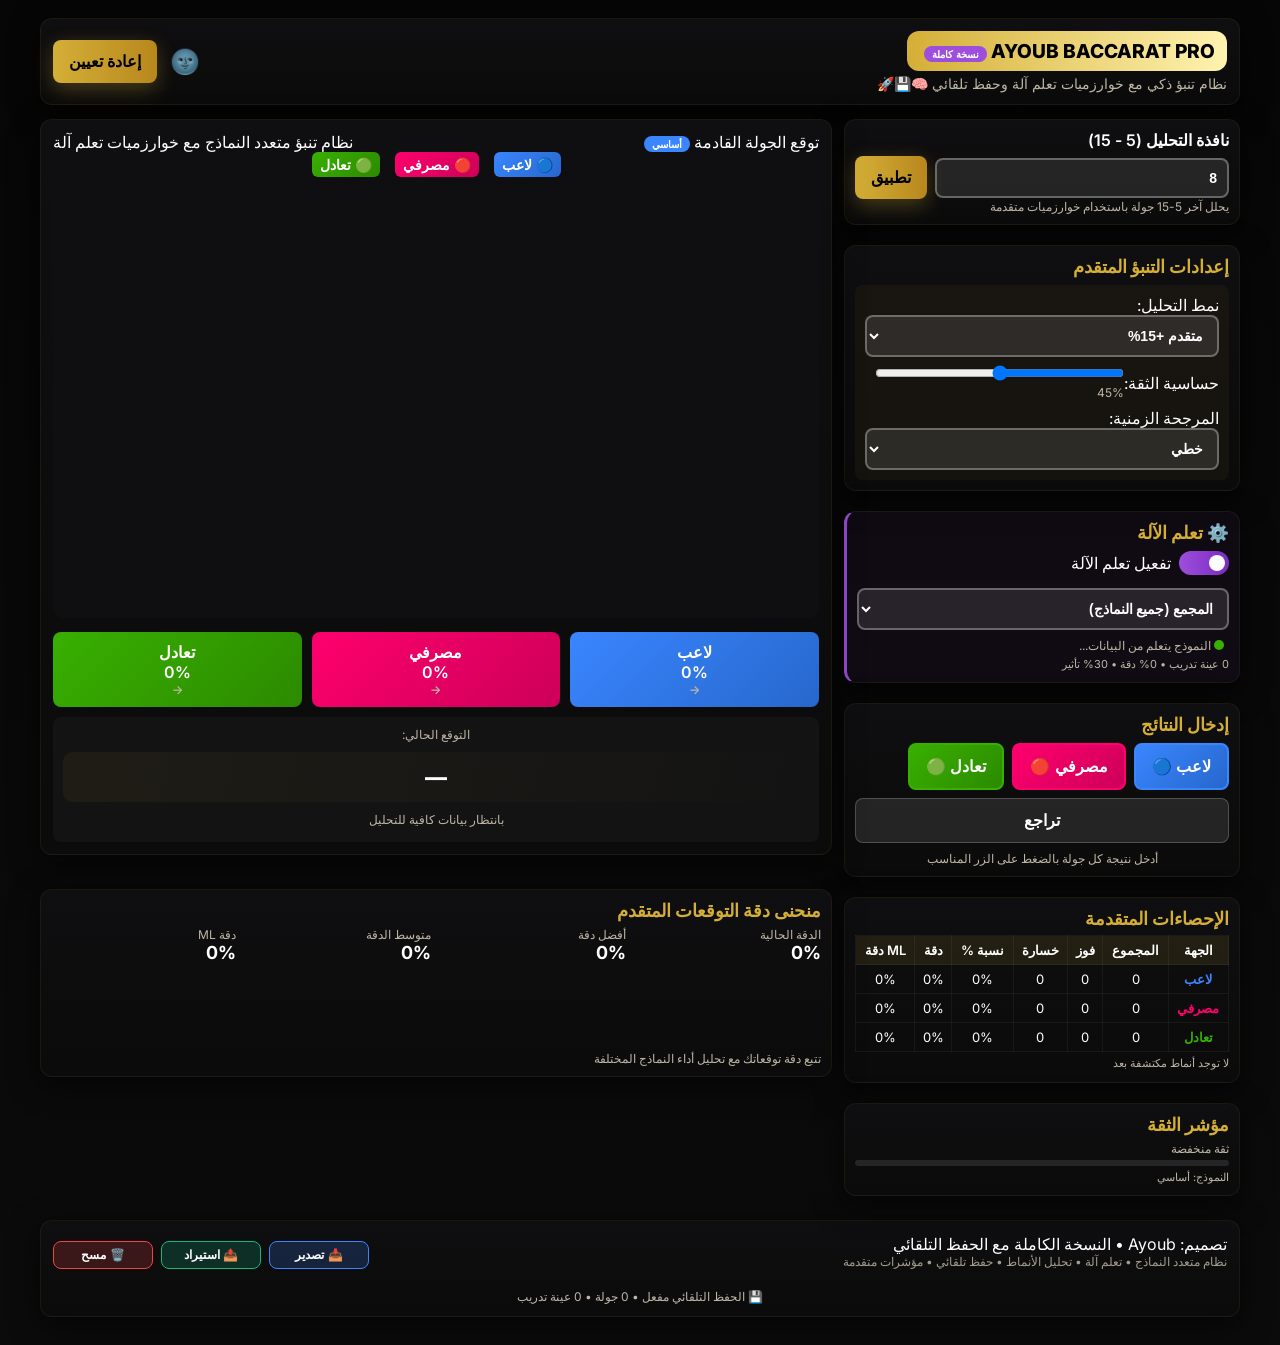
==== commit 772fcb20: "Update index.html" ====
--- a/index.html
+++ b/index.html
@@ -227,1957 +227,3 @@
     <script src="script.js"></script>
 </body>
 </html>
-/* ألوان الوضع النهاري */
-:root[data-theme="light"] .btn.player{background:linear-gradient(135deg, #2d7ef7, #1a67d8); color:white;}
-:root[data-theme="light"] .btn.banker{background:linear-gradient(135deg, #e03b3b, #c53232); color:white;}
-:root[data-theme="light"] .btn.tie{background:linear-gradient(135deg, #28a745, #218838); color:white;}
-
-:root[data-theme="light"] .btn{background:rgba(0,0,0,0.1);color:#333; border:1px solid rgba(0,0,0,0.1)}
-
-.small{font-size:13px;color:var(--muted);}
-.muted{color:var(--muted);font-size:12px;}
-.pattern-list{list-style:none;padding:6px;margin:6px 0 0 0;max-height:200px;overflow:auto;}
-.pattern-list li{padding:8px;border-radius:8px;margin-bottom:6px;background:linear-gradient(180deg,rgba(255,255,255,0.02),transparent);display:flex;justify-content:space-between;align-items:center;}
-:root[data-theme="light"] .pattern-list li{background:linear-gradient(180deg,rgba(0,0,0,0.02),transparent);}
-.section-title{font-weight:700;margin-bottom:6px;color:var(--gold);font-size:1.1rem;}
-.stat-table{width:100%;border-collapse:collapse;font-size:13px;}
-.stat-table th,.stat-table td{border:1px solid rgba(255,255,255,0.05);padding:6px;text-align:center;}
-:root[data-theme="light"] .stat-table th, :root[data-theme="light"] .stat-table td{border:1px solid rgba(0,0,0,0.05);}
-.stat-table th{background:rgba(212,175,55,0.1);font-weight:600;}
-.player{color:#3a86ff;font-weight:700;}
-.banker{color:#ff006e;font-weight:700;}
-.tie{color:#38b000;font-weight:700;}
-.pred-head{display:flex;justify-content:space-between;align-items:center;flex-wrap:wrap;gap:10px;}
-.final{font-size:22px;font-weight:800;text-align:center;padding:12px;background:linear-gradient(90deg,rgba(212,175,55,0.06),transparent);border-radius:10px;margin:10px 0;}
-:root[data-theme="light"] .final{background:linear-gradient(90deg,rgba(212,175,55,0.1),transparent);}
-.foot{display:flex;justify-content:space-between;align-items:center;margin-top:14px;flex-wrap:wrap;gap:10px;}
-.credits{opacity:0.85;font-size:12px;}
-canvas{border-radius:10px;background:#0f0e10;width:100% !important;height:auto !important;max-height:450px;}
-:root[data-theme="light"] canvas{background:#f0f0f0;}
-.color-legend{display:flex;gap:15px;justify-content:center;margin-bottom:10px;font-size:14px;flex-wrap:wrap;}
-.color-legend span{padding:4px 8px;border-radius:6px; font-weight:600;}
-.prediction-cards{display:flex;gap:10px;justify-content:center;margin:10px 0;flex-wrap:wrap;}
-.pred-card{padding:10px;border-radius:8px;text-align:center;min-width:80px; font-weight:600;flex:1;}
-.pred-card.active{transform:scale(1.05);border:2px solid var(--gold); box-shadow:0 4px 15px rgba(212,175,55,0.4);}
-.win-effect{animation:winPulse 0.5s ease-in-out;}
-.loss-effect{animation:lossShake 0.5s ease-in-out;}
-@keyframes winPulse{0%{transform:scale(1)}50%{transform:scale(1.1)}100%{transform:scale(1)}}
-@keyframes lossShake{0%,100%{transform:translateX(0)}25%{transform:translateX(-5px)}75%{transform:translateX(5px)}}
-.analysis-result{margin-top:10px;padding:10px;background:rgba(255,255,255,0.03);border-radius:8px;text-align:center;}
-:root[data-theme="light"] .analysis-result{background:rgba(0,0,0,0.03);}
-.theme-toggle{background:transparent;border:none;font-size:24px;cursor:pointer;padding:5px;border-radius:50%;transition:background 0.3s;width:40px;height:40px;display:flex;align-items:center;justify-content:center;}
-.theme-toggle:hover{background:rgba(255,255,255,0.1);}
-:root[data-theme="light"] .theme-toggle:hover{background:rgba(0,0,0,0.05);}
-
-/* تحسينات إضافية للحقول */
-.input-group {display: flex; gap: 8px; align-items: center;}
-.input-group input {flex: 1;}
-.input-label {font-weight: 600; margin-bottom: 6px; display: block;}
-
-/* ألوان البطاقات في التوقع */
-.pred-card.player {background: linear-gradient(135deg, #3a86ff, #2667cc); color: white;}
-.pred-card.banker {background: linear-gradient(135deg, #ff006e, #cc0058); color: white;}
-.pred-card.tie {background: linear-gradient(135deg, #38b000, #2c8a00); color: white;}
-
-/* أنماط لمنحنى التوقعات */
-.accuracy-panel {margin-top: 12px;}
-.accuracy-stats {display: flex; justify-content: space-between; margin-bottom: 8px; flex-wrap: wrap; gap: 10px;}
-.accuracy-stats > div {flex: 1; min-width: 120px;}
-.accuracy-value {font-weight: 700; font-size: 18px;}
-.accuracy-label {font-size: 12px; color: var(--muted);}
-.accuracy-chart-container {position: relative; height: 80px; margin-top: 8px; width: 100%;}
-.accuracy-line {stroke: var(--gold); stroke-width: 2; fill: none;}
-.accuracy-point {fill: var(--gold); r: 3; transition: r 0.2s;}
-.accuracy-point:hover {r: 5;}
-.accuracy-grid {stroke: rgba(255,255,255,0.1); stroke-width: 1;}
-:root[data-theme="light"] .accuracy-grid {stroke: rgba(0,0,0,0.1);}
-.accuracy-tooltip {position: absolute; background: rgba(0,0,0,0.9); color: white; padding: 5px 8px; border-radius: 4px; font-size: 12px; pointer-events: none; opacity: 0; transition: opacity 0.2s; z-index: 100;}
-
-/* أنماط جديدة للواجهة المحسنة */
-.advanced-controls {background: rgba(212,175,55,0.05); border-radius: 8px; padding: 10px; margin-top: 8px;}
-.control-group {display: flex; justify-content: space-between; align-items: center; margin-bottom: 8px; flex-wrap: wrap;}
-.control-group:last-child {margin-bottom: 0;}
-.slider-container {flex: 1; margin-left: 10px; min-width: 150px;}
-.slider {width: 100%;}
-.model-badge {display: inline-block; padding: 2px 8px; border-radius: 12px; font-size: 10px; font-weight: 600; margin-left: 5px;}
-.badge-basic {background: #3a86ff; color: white;}
-.badge-advanced {background: #ff006e; color: white;}
-.badge-pattern {background: #38b000; color: white;}
-.badge-ml {background: #9d4edd; color: white;}
-.pattern-info {font-size: 11px; color: var(--muted); margin-top: 4px; line-height: 1.4;}
-.confidence-meter {height: 6px; background: rgba(255,255,255,0.1); border-radius: 3px; margin-top: 4px; overflow: hidden;}
-.confidence-fill {height: 100%; background: linear-gradient(90deg, #38b000, #ff006e); border-radius: 3px; transition: width 0.3s;}
-.high-confidence {background: linear-gradient(90deg, #38b000, #d4af37);}
-.medium-confidence {background: linear-gradient(90deg, #d4af37, #ff006e);}
-
-/* تبديل زر التعلم الآلي */
-.switch {position: relative; display: inline-block; width: 50px; height: 24px; flex-shrink: 0;}
-.switch input {opacity: 0; width: 0; height: 0;}
-.switch .slider {position: absolute; cursor: pointer; top: 0; left: 0; right: 0; bottom: 0; background-color: #ccc; transition: .4s; border-radius: 34px;}
-.switch .slider:before {position: absolute; content: ""; height: 16px; width: 16px; left: 4px; bottom: 4px; background-color: white; transition: .4s; border-radius: 50%;}
-.switch input:checked + .slider {background: linear-gradient(90deg, #9d4edd, #7b2cbf);}
-.switch input:checked + .slider:before {transform: translateX(26px);}
-
-/* مؤشر تدريب ML */
-.ml-training-indicator {display: inline-block; width: 10px; height: 10px; border-radius: 50%; margin-right: 5px;}
-.ml-training {background: #38b000; animation: pulse 1.5s infinite;}
-.ml-not-trained {background: #ff006e;}
-@keyframes pulse {0% {opacity: 1;} 50% {opacity: 0.5;} 100% {opacity: 1;}}
-
-/* تحسينات للواجهة */
-.ml-info-panel {background: rgba(157, 78, 221, 0.05); border-left: 3px solid #9d4edd;}
-
-/* أزرار التحكم في البيانات */
-.data-controls {display: flex; gap: 8px; flex-wrap: wrap; margin-top: 8px;}
-.data-controls .btn {padding: 6px 10px; font-size: 12px; flex: 1; min-width: 100px;}
-
-/* تحسينات للاستجابة */
-@media (max-width: 768px) {
-    .layout {flex-direction: column;}
-    .left, .right {width: 100%;}
-    .top {flex-direction: column; align-items: flex-start;}
-    .controls {width: 100%; justify-content: space-between;}
-    .accuracy-stats > div {min-width: 100px;}
-    .prediction-cards {flex-direction: column;}
-    .pred-card {width: 100%;}
-    .color-legend {justify-content: flex-start;}
-    .row {flex-wrap: wrap;}
-    .btn {flex: 1; min-width: 60px;}
-}
-
-@media (max-width: 480px) {
-    body {padding: 10px;}
-    .card {padding: 8px;}
-    .btn {padding: 10px 12px; font-size: 14px;}
-    .accuracy-stats {flex-direction: column;}
-    .accuracy-stats > div {min-width: 100%;}
-}
-</style>
-</head>
-<body>
-<div class="app">
-<header class="top card">
-  <div class="brand">
-    <div class="logo">AYOUB BACCARAT PRO <span class="model-badge badge-ml">نسخة كاملة</span></div>
-    <div class="subtitle">نظام تنبؤ ذكي مع خوارزميات تعلم آلة وحفظ تلقائي 🧠💾🚀</div>
-  </div>
-  <div class="controls">
-    <button id="themeToggle" class="theme-toggle" title="تبديل الوضع">🌚</button>
-    <button id="btnReset" class="btn gold">إعادة تعيين</button>
-  </div>
-</header>
-
-<main class="layout">
-<aside class="left">
-  <div class="panel card">
-    <label class="input-label">نافذة التحليل (5 - 15)</label>
-    <div class="input-group">
-      <input id="windowSize" type="number" min="5" max="15" value="8">
-      <button id="applyWindow" class="btn gold">تطبيق</button>
-    </div>
-    <div class="muted small">يحلل آخر 5-15 جولة باستخدام خوارزميات متقدمة</div>
-  </div>
-
-  <!-- إعدادات التنبؤ المتقدم -->
-  <div class="panel card">
-    <div class="section-title">إعدادات التنبؤ المتقدم</div>
-    <div class="advanced-controls">
-      <div class="control-group">
-        <label for="analysisMode">نمط التحليل:</label>
-        <select id="analysisMode">
-          <option value="basic">أساسي <span class="model-badge badge-basic">+5%</span></option>
-          <option value="advanced" selected>متقدم <span class="model-badge badge-advanced">+15%</span></option>
-          <option value="pattern">تحليل الأنماط <span class="model-badge badge-pattern">+25%</span></option>
-          <option value="ml">تعلم الآلة <span class="model-badge badge-ml">+35%</span></option>
-        </select>
-      </div>
-      <div class="control-group">
-        <label for="confidenceSensitivity">حساسية الثقة:</label>
-        <div class="slider-container">
-          <input type="range" id="confidenceSensitivity" class="slider" min="30" max="60" value="45">
-          <div class="muted small" id="sensitivityValue">45%</div>
-        </div>
-      </div>
-      <div class="control-group">
-        <label for="timeWeighting">المرجحة الزمنية:</label>
-        <select id="timeWeighting">
-          <option value="none">بدون</option>
-          <option value="linear" selected>خطي</option>
-          <option value="exponential">أسّي</option>
-        </select>
-      </div>
-    </div>
-  </div>
-
-  <!-- قسم تعلم الآلة -->
-  <div class="panel card ml-info-panel">
-    <div class="section-title">⚙️ تعلم الآلة</div>
-    <div class="row">
-      <label class="switch">
-        <input type="checkbox" id="mlToggle" checked>
-        <span class="slider"></span>
-      </label>
-      <span>تفعيل تعلم الآلة</span>
-    </div>
-    <div class="row">
-      <select id="mlModelSelect" style="flex:1; margin-top: 5px;">
-        <option value="knn">K-الجيران الأقرب</option>
-        <option value="logistic">الانحدار اللوجستي</option>
-        <option value="ensemble" selected>المجمع (جميع النماذج)</option>
-      </select>
-    </div>
-    <div class="row">
-      <div id="mlStatus" class="muted small">
-        <span class="ml-training-indicator ml-training"></span> 
-        النموذج يتعلم من البيانات...
-      </div>
-    </div>
-    <div class="pattern-info">
-      <span id="mlTrainingCount">0</span> عينة تدريب • 
-      <span id="mlAccuracy">0%</span> دقة • 
-      <span id="mlWeight">30%</span> تأثير
-    </div>
-  </div>
-
-  <!-- إدخال النتائج -->
-  <div class="panel card">
-    <div class="section-title">إدخال النتائج</div>
-    <div class="row">
-      <button class="btn player" id="btnP">لاعب 🔵</button>
-      <button class="btn banker" id="btnB">مصرفي 🔴</button>
-      <button class="btn tie" id="btnT">تعادل 🟢</button>
-    </div>
-    <div class="row">
-      <button class="btn" id="btnUndo" style="flex:1; background:rgba(255,255,255,0.1); border:1px solid rgba(255,255,255,0.2)">تراجع</button>
-    </div>
-    <div class="muted small" style="margin-top: 8px; text-align: center;">
-      أدخل نتيجة كل جولة بالضغط على الزر المناسب
-    </div>
-  </div>
-
-  <!-- الإحصاءات -->
-  <div class="panel card stats">
-    <div class="section-title">الإحصاءات المتقدمة</div>
-    <table class="stat-table">
-      <thead>
-        <tr><th>الجهة</th><th>المجموع</th><th>فوز</th><th>خسارة</th><th>نسبة %</th><th>دقة</th><th>ML دقة</th></tr>
-      </thead>
-      <tbody>
-        <tr><td class="player">لاعب</td><td id="pTotal">0</td><td id="pWin">0</td><td id="pLoss">0</td><td id="pPct">0%</td><td id="pAccuracy">0%</td><td id="pMLAccuracy">0%</td></tr>
-        <tr><td class="banker">مصرفي</td><td id="bTotal">0</td><td id="bWin">0</td><td id="bLoss">0</td><td id="bPct">0%</td><td id="bAccuracy">0%</td><td id="bMLAccuracy">0%</td></tr>
-        <tr><td class="tie">تعادل</td><td id="tTotal">0</td><td id="tWin">0</td><td id="tLoss">0</td><td id="tPct">0%</td><td id="tAccuracy">0%</td><td id="tMLAccuracy">0%</td></tr>
-      </tbody>
-    </table>
-    <div class="pattern-info" id="patternInfo">لا توجد أنماط مكتشفة بعد</div>
-  </div>
-
-  <!-- مؤشر الثقة -->
-  <div class="panel card">
-    <div class="section-title">مؤشر الثقة</div>
-    <div class="muted small" id="confidenceLabel">ثقة منخفضة</div>
-    <div class="confidence-meter">
-      <div class="confidence-fill" id="confidenceFill" style="width: 0%"></div>
-    </div>
-    <div class="pattern-info" id="modelInfo">النموذج: أساسي</div>
-  </div>
-</aside>
-
-<section class="right">
-  <div class="card prediction">
-    <div class="pred-head">
-      <div class="pred-title">توقع الجولة القادمة <span id="predModel" class="model-badge badge-basic">أساسي</span></div>
-      <div class="pred-sub">نظام تنبؤ متعدد النماذج مع خوارزميات تعلم آلة</div>
-    </div>
-
-    <div class="color-legend">
-      <span style="background:linear-gradient(135deg, #3a86ff, #2667cc);">🔵 لاعب</span>
-      <span style="background:linear-gradient(135deg, #ff006e, #cc0058);">🔴 مصرفي</span>
-      <span style="background:linear-gradient(135deg, #38b000, #2c8a00);">🟢 تعادل</span>
-    </div>
-    
-    <canvas id="bigRoad" width="800" height="450"></canvas>
-
-    <div class="prediction-cards">
-      <div class="pred-card player" id="predP">
-        <div>لاعب</div>
-        <div id="predPctP">0%</div>
-        <div class="muted small" id="predTrendP">→</div>
-      </div>
-      <div class="pred-card banker" id="predB">
-        <div>مصرفي</div>
-        <div id="predPctB">0%</div>
-        <div class="muted small" id="predTrendB">→</div>
-      </div>
-      <div class="pred-card tie" id="predT">
-        <div>تعادل</div>
-        <div id="predPctT">0%</div>
-        <div class="muted small" id="predTrendT">→</div>
-      </div>
-    </div>
-
-    <div class="analysis-result">
-      <div class="muted">التوقع الحالي:</div>
-      <div class="final" id="finalCard">—</div>
-      <div class="muted small" id="predictionReason">بانتظار بيانات كافية للتحليل</div>
-      <div class="muted small" id="mlContribution" style="margin-top: 5px; color: #9d4edd;"></div>
-    </div>
-  </div>
-
-  <!-- منحنى التوقعات -->
-  <div class="panel card accuracy-panel">
-    <div class="section-title">منحنى دقة التوقعات المتقدم</div>
-    <div class="accuracy-stats">
-      <div>
-        <div class="accuracy-label">الدقة الحالية</div>
-        <div class="accuracy-value" id="currentAccuracy">0%</div>
-      </div>
-      <div>
-        <div class="accuracy-label">أفضل دقة</div>
-        <div class="accuracy-value" id="bestAccuracy">0%</div>
-      </div>
-      <div>
-        <div class="accuracy-label">متوسط الدقة</div>
-        <div class="accuracy-value" id="averageAccuracy">0%</div>
-      </div>
-      <div>
-        <div class="accuracy-label">دقة ML</div>
-        <div class="accuracy-value" id="mlOverallAccuracy">0%</div>
-      </div>
-    </div>
-    <div class="accuracy-chart-container">
-      <svg id="accuracyChart" width="100%" height="100%"></svg>
-      <div id="accuracyTooltip" class="accuracy-tooltip"></div>
-    </div>
-    <div class="muted small">تتبع دقة توقعاتك مع تحليل أداء النماذج المختلفة</div>
-  </div>
-</section>
-</main>
-
-<footer class="foot card">
-  <div style="flex: 1;">
-    <div>تصميم: Ayoub • النسخة الكاملة مع الحفظ التلقائي</div>
-    <div class="credits small">نظام متعدد النماذج • تعلم آلة • تحليل الأنماط • حفظ تلقائي • مؤشرات متقدمة</div>
-  </div>
-  <div class="data-controls">
-    <button id="btnExport" class="btn" style="background: rgba(59, 130, 246, 0.2); border: 1px solid #3a86ff;">📥 تصدير</button>
-    <button id="btnImport" class="btn" style="background: rgba(16, 185, 129, 0.2); border: 1px solid #10b981;">📤 استيراد</button>
-    <button id="btnClearData" class="btn" style="background: rgba(239, 68, 68, 0.2); border: 1px solid #ef4444;">🗑️ مسح</button>
-  </div>
-  <div class="muted small" style="text-align: center; width: 100%; margin-top: 10px;">
-    <span id="autoSaveStatus">💾 الحفظ التلقائي مفعل</span> • 
-    <span id="dataStats">0 جولة • 0 عينة تدريب</span>
-  </div>
-</footer>
-</div>
-
-<script>
-// ========== خوارزميات تعلم الآلة ==========
-
-class SimpleKNN {
-  constructor(k = 3) {
-    this.k = k;
-    this.trainingData = [];
-    this.predictions = { correct: 0, total: 0 };
-  }
-
-  train(features, labels) {
-    if (!features || !labels || features.length === 0) return;
-    
-    features.forEach((f, i) => {
-      if (f && labels[i]) {
-        this.trainingData.push({
-          features: f,
-          label: labels[i]
-        });
-      }
-    });
-    
-    // الحفاظ على حجم معقول
-    if (this.trainingData.length > 100) {
-      this.trainingData = this.trainingData.slice(-100);
-    }
-  }
-
-  predict(newFeatures) {
-    if (!newFeatures || this.trainingData.length === 0) {
-      return { P: 33.3, B: 33.3, T: 33.3 };
-    }
-
-    try {
-      const distances = this.trainingData.map((dataPoint, index) => ({
-        index,
-        distance: this.euclideanDistance(newFeatures, dataPoint.features),
-        label: dataPoint.label
-      }));
-
-      distances.sort((a, b) => a.distance - b.distance);
-      const nearestNeighbors = distances.slice(0, this.k);
-      
-      const votes = { P: 0, B: 0, T: 0 };
-      nearestNeighbors.forEach(n => {
-        if (n.label in votes) {
-          votes[n.label] += 1 / (n.distance + 1);
-        }
-      });
-
-      const total = votes.P + votes.B + votes.T;
-      if (total === 0) return { P: 33.3, B: 33.3, T: 33.3 };
-      
-      return {
-        P: (votes.P / total) * 100,
-        B: (votes.B / total) * 100,
-        T: (votes.T / total) * 100
-      };
-    } catch (e) {
-      console.error('KNN prediction error:', e);
-      return { P: 33.3, B: 33.3, T: 33.3 };
-    }
-  }
-
-  euclideanDistance(a, b) {
-    if (!a || !b || a.length !== b.length) return 1000;
-    
-    let sum = 0;
-    for (let i = 0; i < a.length; i++) {
-      sum += Math.pow((a[i] || 0) - (b[i] || 0), 2);
-    }
-    return Math.sqrt(sum);
-  }
-
-  updateAccuracy(prediction, actual) {
-    this.predictions.total++;
-    if (prediction === actual) this.predictions.correct++;
-  }
-
-  getAccuracy() {
-    return this.predictions.total > 0 ? 
-      (this.predictions.correct / this.predictions.total) * 100 : 0;
-  }
-}
-
-class SimpleLogisticRegression {
-  constructor() {
-    this.weights = { P: 0.1, B: 0.1, T: 0.1 };
-    this.bias = 0;
-    this.learningRate = 0.05;
-    this.predictions = { correct: 0, total: 0 };
-  }
-
-  sigmoid(x) {
-    return 1 / (1 + Math.exp(-x));
-  }
-
-  trainOne(features, label) {
-    if (!features || !label || features.length === 0) return;
-    
-    try {
-      const labelNum = { P: 0, B: 1, T: 2 }[label];
-      if (labelNum === undefined) return;
-      
-      const score = features[0] * this.weights.P + features[1] * this.weights.B + features[2] * this.weights.T + this.bias;
-      const prediction = this.sigmoid(score);
-      const error = (labelNum / 2) - prediction;
-      
-      this.weights.P += this.learningRate * error * features[0];
-      this.weights.B += this.learningRate * error * features[1];
-      this.weights.T += this.learningRate * error * features[2];
-      this.bias += this.learningRate * error;
-    } catch (e) {
-      console.error('Logistic regression training error:', e);
-    }
-  }
-
-  predict(features) {
-    if (!features || features.length === 0) {
-      return { P: 33.3, B: 33.3, T: 33.3 };
-    }
-    
-    try {
-      const pScore = this.sigmoid(features[0] * this.weights.P + this.bias);
-      const bScore = this.sigmoid(features[1] * this.weights.B + this.bias);
-      const tScore = this.sigmoid(features[2] * this.weights.T + this.bias);
-      
-      const total = pScore + bScore + tScore;
-      if (total === 0) return { P: 33.3, B: 33.3, T: 33.3 };
-      
-      return {
-        P: (pScore / total) * 100,
-        B: (bScore / total) * 100,
-        T: (tScore / total) * 100
-      };
-    } catch (e) {
-      console.error('Logistic regression prediction error:', e);
-      return { P: 33.3, B: 33.3, T: 33.3 };
-    }
-  }
-
-  updateAccuracy(prediction, actual) {
-    this.predictions.total++;
-    if (prediction === actual) this.predictions.correct++;
-  }
-
-  getAccuracy() {
-    return this.predictions.total > 0 ? 
-      (this.predictions.correct / this.predictions.total) * 100 : 0;
-  }
-}
-
-class EnsembleModel {
-  constructor() {
-    this.models = {
-      knn: new SimpleKNN(5),
-      logistic: new SimpleLogisticRegression()
-    };
-    this.weights = { knn: 0.5, logistic: 0.5 };
-    this.predictions = { correct: 0, total: 0 };
-  }
-
-  train(features, label) {
-    if (!features || !label) return;
-    
-    try {
-      this.models.knn.train([features], [label]);
-      this.models.logistic.trainOne(features, label);
-      
-      const knnAcc = this.models.knn.getAccuracy();
-      const logisticAcc = this.models.logistic.getAccuracy();
-      
-      const totalAcc = knnAcc + logisticAcc;
-      if (totalAcc > 0) {
-        this.weights.knn = knnAcc / totalAcc;
-        this.weights.logistic = logisticAcc / totalAcc;
-      }
-    } catch (e) {
-      console.error('Ensemble training error:', e);
-    }
-  }
-
-  predict(features) {
-    if (!features) return { P: 33.3, B: 33.3, T: 33.3 };
-    
-    try {
-      const knnPred = this.models.knn.predict(features);
-      const logisticPred = this.models.logistic.predict(features);
-      
-      return {
-        P: (knnPred.P * this.weights.knn + logisticPred.P * this.weights.logistic),
-        B: (knnPred.B * this.weights.knn + logisticPred.B * this.weights.logistic),
-        T: (knnPred.T * this.weights.knn + logisticPred.T * this.weights.logistic)
-      };
-    } catch (e) {
-      console.error('Ensemble prediction error:', e);
-      return { P: 33.3, B: 33.3, T: 33.3 };
-    }
-  }
-
-  updateAccuracy(prediction, actual) {
-    this.predictions.total++;
-    if (prediction === actual) this.predictions.correct++;
-    
-    this.models.knn.updateAccuracy(prediction, actual);
-    this.models.logistic.updateAccuracy(prediction, actual);
-  }
-
-  getAccuracy() {
-    return this.predictions.total > 0 ? 
-      (this.predictions.correct / this.predictions.total) * 100 : 0;
-  }
-}
-
-class BaccaratMachineLearning {
-  constructor() {
-    this.models = {
-      knn: new SimpleKNN(5),
-      logistic: new SimpleLogisticRegression(),
-      ensemble: new EnsembleModel()
-    };
-    this.activeModel = 'ensemble';
-    this.featureHistory = [];
-    this.mlPredictions = [];
-    this.isEnabled = true;
-    this.trainingData = [];
-  }
-
-  extractFeatures(rounds, windowSize) {
-    if (!rounds || rounds.length < windowSize) return null;
-    
-    try {
-      const recent = rounds.slice(-windowSize);
-      const pRatio = recent.filter(r => r === 'P').length / windowSize;
-      const bRatio = recent.filter(r => r === 'B').length / windowSize;
-      const tRatio = recent.filter(r => r === 'T').length / windowSize;
-      
-      let pStreak = 0, bStreak = 0;
-      for (let i = recent.length - 1; i >= 0; i--) {
-        if (recent[i] === 'P') pStreak++; else break;
-      }
-      for (let i = recent.length - 1; i >= 0; i--) {
-        if (recent[i] === 'B') bStreak++; else break;
-      }
-      
-      const volatility = this.calculateVolatility(recent);
-      const patternType = this.getPatternType(recent);
-      
-      return [
-        pRatio, bRatio, tRatio,
-        pStreak / windowSize,
-        bStreak / windowSize,
-        recent[recent.length - 1] === recent[recent.length - 2] ? 1 : 0,
-        volatility,
-        patternType
-      ];
-    } catch (e) {
-      console.error('Feature extraction error:', e);
-      return null;
-    }
-  }
-
-  calculateVolatility(rounds) {
-    if (rounds.length < 2) return 0;
-    let changes = 0;
-    for (let i = 1; i < rounds.length; i++) {
-      if (rounds[i] !== rounds[i-1]) changes++;
-    }
-    return changes / (rounds.length - 1);
-  }
-
-  getPatternType(rounds) {
-    if (rounds.length < 3) return 0;
-    const lastThree = rounds.slice(-3);
-    if (lastThree[0] === lastThree[1] && lastThree[1] === lastThree[2]) return 1;
-    if (lastThree[0] !== lastThree[1] && lastThree[1] !== lastThree[2]) return 2;
-    return 0;
-  }
-
-  updateModel(rounds, windowSize, actualResult) {
-    if (!this.isEnabled || !rounds || !actualResult) return;
-    
-    const features = this.extractFeatures(rounds, windowSize);
-    if (!features) return;
-    
-    try {
-      this.featureHistory.push({ features, label: actualResult, timestamp: Date.now() });
-      
-      if (this.featureHistory.length > 100) {
-        this.featureHistory = this.featureHistory.slice(-100);
-      }
-      
-      if (this.featureHistory.length > 5) {
-        const trainingBatch = this.featureHistory.slice(-10);
-        
-        trainingBatch.forEach(({ features, label }) => {
-          if (features && label) {
-            this.models.knn.train([features], [label]);
-            this.models.logistic.trainOne(features, label);
-            this.models.ensemble.train(features, label);
-          }
-        });
-      }
-    } catch (e) {
-      console.error('ML update error:', e);
-    }
-  }
-
-  predict(rounds, windowSize) {
-    if (!this.isEnabled || !rounds || rounds.length < windowSize) {
-      return null;
-    }
-    
-    const features = this.extractFeatures(rounds, windowSize);
-    if (!features) return null;
-    
-    try {
-      let prediction;
-      switch(this.activeModel) {
-        case 'knn':
-          prediction = this.models.knn.predict(features);
-          break;
-        case 'logistic':
-          prediction = this.models.logistic.predict(features);
-          break;
-        case 'ensemble':
-        default:
-          prediction = this.models.ensemble.predict(features);
-          break;
-      }
-      
-      if (prediction) {
-        this.mlPredictions.push({
-          features,
-          prediction: this.getPredictedClass(prediction),
-          timestamp: Date.now()
-        });
-        
-        if (this.mlPredictions.length > 50) {
-          this.mlPredictions = this.mlPredictions.slice(-50);
-        }
-      }
-      
-      return prediction;
-    } catch (e) {
-      console.error('ML prediction error:', e);
-      return null;
-    }
-  }
-
-  getPredictedClass(prediction) {
-    if (!prediction) return null;
-    const entries = Object.entries(prediction);
-    if (entries.length === 0) return null;
-    
-    entries.sort((a, b) => b[1] - a[1]);
-    return entries[0][0];
-  }
-
-  getModelAccuracy(modelName) {
-    const model = this.models[modelName];
-    return model && model.getAccuracy ? model.getAccuracy() : 0;
-  }
-
-  getTrainingDataCount() {
-    return this.featureHistory.length;
-  }
-
-  getMLWeight() {
-    const minWeight = 0.1;
-    const maxWeight = 0.6;
-    const dataPoints = this.getTrainingDataCount();
-    const weight = minWeight + (maxWeight - minWeight) * (dataPoints / 100);
-    return Math.min(weight, maxWeight);
-  }
-
-  enable() {
-    this.isEnabled = true;
-  }
-
-  disable() {
-    this.isEnabled = false;
-  }
-
-  setActiveModel(modelName) {
-    if (this.models[modelName]) {
-      this.activeModel = modelName;
-    }
-  }
-
-  reset() {
-    this.models = {
-      knn: new SimpleKNN(5),
-      logistic: new SimpleLogisticRegression(),
-      ensemble: new EnsembleModel()
-    };
-    this.featureHistory = [];
-    this.mlPredictions = [];
-    this.trainingData = [];
-  }
-
-  getStats() {
-    return {
-      trainingCount: this.featureHistory.length,
-      accuracy: this.getModelAccuracy(this.activeModel),
-      weight: this.getMLWeight(),
-      isEnabled: this.isEnabled,
-      activeModel: this.activeModel
-    };
-  }
-}
-
-// ========== نظام حفظ البيانات ==========
-
-class DataManager {
-  constructor() {
-    this.storageKey = 'baccaratPro_v3';
-    this.autoSaveInterval = null;
-    this.lastSaveTime = null;
-    this.isSaving = false;
-  }
-
-  saveAllData() {
-    if (this.isSaving) return false;
-    
-    this.isSaving = true;
-    try {
-      const saveData = {
-        state: {
-          rounds: state.rounds,
-          count: state.count,
-          win: state.win,
-          loss: state.loss,
-          windowSize: state.windowSize,
-          analysisMode: state.analysisMode,
-          confidenceThreshold: state.confidenceThreshold,
-          timeWeighting: state.timeWeighting,
-          useML: state.useML,
-          mlModel: state.mlModel,
-          modelPerformance: state.modelPerformance,
-          previousPredictions: state.previousPredictions,
-          lastPrediction: state.lastPrediction
-        },
-        history: {
-          accuracyHistory: state.accuracyHistory,
-          predictionsHistory: state.predictionsHistory
-        },
-        mlData: {
-          featureHistory: state.ml.featureHistory,
-          mlPredictions: state.ml.mlPredictions,
-          activeModel: state.ml.activeModel,
-          isEnabled: state.ml.isEnabled
-        },
-        meta: {
-          version: '3.0',
-          lastSave: new Date().toISOString(),
-          totalRounds: state.rounds.length,
-          sessionStart: this.getSessionStartTime()
-        }
-      };
-
-      localStorage.setItem(this.storageKey, JSON.stringify(saveData));
-      this.lastSaveTime = new Date();
-      this.updateSaveStatus(true);
-      return true;
-    } catch (e) {
-      console.error('Error saving data:', e);
-      this.updateSaveStatus(false, 'خطأ في الحفظ');
-      return false;
-    } finally {
-      this.isSaving = false;
-    }
-  }
-
-  loadAllData() {
-    try {
-      const saved = localStorage.getItem(this.storageKey);
-      if (!saved) {
-        this.updateSaveStatus(true, 'بدون بيانات سابقة');
-        return false;
-      }
-
-      const data = JSON.parse(saved);
-      
-      // تحميل بيانات الحالة
-      if (data.state) {
-        state.rounds = Array.isArray(data.state.rounds) ? data.state.rounds : [];
-        state.count = data.state.count || { P: 0, B: 0, T: 0 };
-        state.win = data.state.win || { P: 0, B: 0, T: 0 };
-        state.loss = data.state.loss || { P: 0, B: 0, T: 0 };
-        state.windowSize = data.state.windowSize || 8;
-        state.analysisMode = data.state.analysisMode || 'advanced';
-        state.confidenceThreshold = data.state.confidenceThreshold || 45;
-        state.timeWeighting = data.state.timeWeighting || 'linear';
-        state.useML = data.state.useML !== false;
-        state.mlModel = data.state.mlModel || 'ensemble';
-        state.modelPerformance = data.state.modelPerformance || { basic: 0, advanced: 0, pattern: 0, ml: 0 };
-        state.previousPredictions = data.state.previousPredictions || { P: 0, B: 0, T: 0 };
-        state.lastPrediction = data.state.lastPrediction || null;
-      }
-
-      // تحميل التاريخ
-      if (data.history) {
-        state.accuracyHistory = Array.isArray(data.history.accuracyHistory) ? data.history.accuracyHistory : [];
-        state.predictionsHistory = Array.isArray(data.history.predictionsHistory) ? data.history.predictionsHistory : [];
-      }
-
-      // تحميل ML
-      if (data.mlData) {
-        state.ml.featureHistory = Array.isArray(data.mlData.featureHistory) ? data.mlData.featureHistory : [];
-        state.ml.mlPredictions = Array.isArray(data.mlData.mlPredictions) ? data.mlData.mlPredictions : [];
-        state.ml.activeModel = data.mlData.activeModel || 'ensemble';
-        state.ml.isEnabled = data.mlData.isEnabled !== false;
-        
-        // إعادة تدريب النماذج
-        setTimeout(() => {
-          if (state.ml.featureHistory.length > 0) {
-            state.ml.featureHistory.forEach((item, index) => {
-              if (index > 0 && item.features && item.label) {
-                state.ml.models.knn.train([item.features], [item.label]);
-                state.ml.models.logistic.trainOne(item.features, item.label);
-                state.ml.models.ensemble.train(item.features, item.label);
-              }
-            });
-          }
-        }, 500);
-      }
-
-      this.lastSaveTime = new Date();
-      this.updateSaveStatus(true, 'تم تحميل البيانات');
-      return true;
-    } catch (e) {
-      console.error('Error loading data:', e);
-      this.updateSaveStatus(false, 'خطأ في التحميل');
-      return false;
-    }
-  }
-
-  exportData() {
-    try {
-      const exportData = {
-        state: {
-          rounds: state.rounds,
-          count: state.count,
-          win: state.win,
-          loss: state.loss,
-          windowSize: state.windowSize
-        },
-        ml: {
-          featureHistory: state.ml.featureHistory,
-          trainingCount: state.ml.getTrainingDataCount()
-        },
-        meta: {
-          exportDate: new Date().toISOString(),
-          version: 'AYOUB_BACCARAT_PRO_v3.0',
-          totalRounds: state.rounds.length
-        }
-      };
-
-      const dataStr = JSON.stringify(exportData, null, 2);
-      const dataBlob = new Blob([dataStr], { type: 'application/json' });
-      const url = URL.createObjectURL(dataBlob);
-      
-      const a = document.createElement('a');
-      a.href = url;
-      a.download = `baccarat_data_${new Date().toISOString().split('T')[0]}.json`;
-      document.body.appendChild(a);
-      a.click();
-      
-      setTimeout(() => {
-        document.body.removeChild(a);
-        URL.revokeObjectURL(url);
-      }, 100);
-      
-      alert(`✅ تم تصدير ${state.rounds.length} جولة و ${state.ml.featureHistory.length} عينة تدريب`);
-    } catch (e) {
-      alert('❌ خطأ في تصدير البيانات: ' + e.message);
-    }
-  }
-
-  importData(file) {
-    const reader = new FileReader();
-    
-    reader.onload = (e) => {
-      try {
-        const importedData = JSON.parse(e.target.result);
-        
-        if (!confirm(`هل تريد استيراد ${importedData.state?.rounds?.length || 0} جولة؟\nسيتم مسح البيانات الحالية.`)) {
-          return;
-        }
-
-        // مسح البيانات الحالية
-        resetAll();
-        
-        // تحميل البيانات المستوردة
-        if (importedData.state) {
-          state.rounds = Array.isArray(importedData.state.rounds) ? importedData.state.rounds : [];
-          state.count = importedData.state.count || { P: 0, B: 0, T: 0 };
-          state.win = importedData.state.win || { P: 0, B: 0, T: 0 };
-          state.loss = importedData.state.loss || { P: 0, B: 0, T: 0 };
-          state.windowSize = importedData.state.windowSize || 8;
-          
-          // حساب الإحصاءات من الجولات
-          state.rounds.forEach(round => {
-            state.count[round]++;
-          });
-        }
-
-        if (importedData.ml && Array.isArray(importedData.ml.featureHistory)) {
-          state.ml.featureHistory = importedData.ml.featureHistory;
-          
-          // إعادة تدريب ML
-          setTimeout(() => {
-            if (state.ml.featureHistory.length > 0) {
-              state.ml.featureHistory.forEach((item, index) => {
-                if (index > 0 && item.features && item.label) {
-                  state.ml.models.knn.train([item.features], [item.label]);
-                  state.ml.models.logistic.trainOne(item.features, item.label);
-                  state.ml.models.ensemble.train(item.features, item.label);
-                }
-              });
-            }
-          }, 500);
-        }
-
-        // تحديث الواجهة
-        updateAll();
-        updateMLStatus();
-        this.saveAllData();
-        
-        alert(`✅ تم استيراد ${state.rounds.length} جولة بنجاح!`);
-      } catch (error) {
-        alert('❌ خطأ في تنسيق الملف: ' + error.message);
-      }
-    };
-    
-    reader.onerror = () => {
-      alert('❌ خطأ في قراءة الملف');
-    };
-    
-    reader.readAsText(file);
-  }
-
-  clearAllData() {
-    if (confirm('⚠️ هل أنت متأكد من مسح جميع البيانات؟\nلا يمكن التراجع عن هذا الإجراء.')) {
-      localStorage.removeItem(this.storageKey);
-      resetAll();
-      alert('✅ تم مسح جميع البيانات.');
-    }
-  }
-
-  startAutoSave(intervalSeconds = 30) {
-    if (this.autoSaveInterval) {
-      clearInterval(this.autoSaveInterval);
-    }
-    
-    this.autoSaveInterval = setInterval(() => {
-      if (state.rounds.length > 0 && !this.isSaving) {
-        this.saveAllData();
-      }
-    }, intervalSeconds * 1000);
-    
-    // حفظ عند إغلاق الصفحة
-    window.addEventListener('beforeunload', () => {
-      if (!this.isSaving) {
-        this.saveAllData();
-      }
-    });
-  }
-
-  updateSaveStatus(success, message = '') {
-    const statusEl = document.getElementById('autoSaveStatus');
-    if (statusEl) {
-      if (success) {
-        const timeStr = this.lastSaveTime ? 
-          `💾 آخر حفظ: ${this.lastSaveTime.toLocaleTimeString('ar-EG', {hour: '2-digit', minute:'2-digit'})}` : 
-          '💾 الحفظ التلقائي مفعل';
-        statusEl.textContent = message || timeStr;
-        statusEl.style.color = '#38b000';
-      } else {
-        statusEl.textContent = message || '❌ خطأ في الحفظ';
-        statusEl.style.color = '#ff006e';
-      }
-    }
-  }
-
-  getSessionStartTime() {
-    const saved = localStorage.getItem('session_start');
-    if (!saved) {
-      const startTime = new Date().toISOString();
-      localStorage.setItem('session_start', startTime);
-      return startTime;
-    }
-    return saved;
-  }
-
-  updateDataStats() {
-    const statsEl = document.getElementById('dataStats');
-    if (statsEl) {
-      statsEl.textContent = `${state.rounds.length} جولة • ${state.ml.featureHistory.length} عينة تدريب`;
-    }
-  }
-}
-
-// ========== الحالة العامة للتطبيق ==========
-const state = {
-  rounds: [],
-  windowSize: 8,
-  count: { P: 0, B: 0, T: 0 },
-  win: { P: 0, B: 0, T: 0 },
-  loss: { P: 0, B: 0, T: 0 },
-  lastPrediction: null,
-  accuracyHistory: [],
-  predictionsHistory: [],
-  analysisMode: 'advanced',
-  confidenceThreshold: 45,
-  timeWeighting: 'linear',
-  modelPerformance: { basic: 0, advanced: 0, pattern: 0, ml: 0 },
-  previousPredictions: { P: 0, B: 0, T: 0 },
-  ml: new BaccaratMachineLearning(),
-  useML: true,
-  mlModel: 'ensemble'
-};
-
-// إنشاء مدير البيانات
-const dataManager = new DataManager();
-
-// ========== الوظائف المساعدة ==========
-const el = id => document.getElementById(id);
-
-// ========== الوظائف الرئيسية ==========
-
-function init() {
-  console.log('Initializing Baccarat Pro...');
-  
-  // تحميل البيانات المحفوظة
-  dataManager.loadAllData();
-  
-  // إعداد عناصر الواجهة
-  el('windowSize').value = state.windowSize;
-  
-  el('applyWindow').onclick = () => {
-    const v = parseInt(el('windowSize').value);
-    if (v >= 5 && v <= 15) {
-      state.windowSize = v;
-      updateAll();
-      showToast(`تم تغيير نافذة التحليل إلى ${v} جولات`);
-    } else {
-      showToast('النافذة يجب أن تكون بين 5 و 15', 'error');
-    }
-  };
-
-  el('analysisMode').value = state.analysisMode;
-  el('analysisMode').onchange = (e) => {
-    state.analysisMode = e.target.value;
-    updateAll();
-    showToast(`تم تغيير نمط التحليل إلى ${getModeName(state.analysisMode)}`);
-  };
-
-  el('confidenceSensitivity').value = state.confidenceThreshold;
-  el('confidenceSensitivity').oninput = (e) => {
-    state.confidenceThreshold = parseInt(e.target.value);
-    el('sensitivityValue').textContent = state.confidenceThreshold + '%';
-    updateAll();
-  };
-
-  el('timeWeighting').value = state.timeWeighting;
-  el('timeWeighting').onchange = (e) => {
-    state.timeWeighting = e.target.value;
-    updateAll();
-    showToast(`تم تغيير المرجحة الزمنية إلى ${getWeightingName(state.timeWeighting)}`);
-  };
-
-  // إعدادات تعلم الآلة
-  el('mlToggle').checked = state.useML;
-  el('mlToggle').onchange = (e) => {
-    state.useML = e.target.checked;
-    state.ml.isEnabled = state.useML;
-    updateMLStatus();
-    updateAll();
-    showToast(`تعلم الآلة ${state.useML ? 'مفعل' : 'معطل'}`);
-  };
-
-  el('mlModelSelect').value = state.mlModel;
-  el('mlModelSelect').onchange = (e) => {
-    state.mlModel = e.target.value;
-    state.ml.setActiveModel(state.mlModel);
-    updateMLStatus();
-    updateAll();
-    showToast(`تم تغيير نموذج ML إلى ${getMLModelName(state.mlModel)}`);
-  };
-
-  // أزرار الإدخال
-  el('btnP').onclick = () => pushRound('P');
-  el('btnB').onclick = () => pushRound('B');
-  el('btnT').onclick = () => pushRound('T');
-  el('btnUndo').onclick = undoRound;
-  el('btnReset').onclick = resetAll;
-  
-  // أزرار البيانات
-  el('btnExport').onclick = () => dataManager.exportData();
-  el('btnImport').onclick = () => {
-    const input = document.createElement('input');
-    input.type = 'file';
-    input.accept = '.json';
-    input.onchange = (e) => {
-      if (e.target.files && e.target.files[0]) {
-        dataManager.importData(e.target.files[0]);
-      }
-    };
-    input.click();
-  };
-  el('btnClearData').onclick = () => dataManager.clearAllData();
-  
-  // تبديل الوضع
-  el('themeToggle').onclick = toggleTheme;
-  
-  // تعيين الوضع الافتراضي
-  if (!document.documentElement.hasAttribute('data-theme')) {
-    document.documentElement.setAttribute('data-theme', 'dark');
-  }
-  
-  // بدء الحفظ التلقائي
-  dataManager.startAutoSave(30);
-  
-  // تحديث الواجهة
-  updateAll();
-  updateMLStatus();
-  dataManager.updateDataStats();
-  
-  console.log('Initialization complete');
-}
-
-function toggleTheme() {
-  const currentTheme = document.documentElement.getAttribute('data-theme');
-  const newTheme = currentTheme === 'dark' ? 'light' : 'dark';
-  document.documentElement.setAttribute('data-theme', newTheme);
-  el('themeToggle').textContent = newTheme === 'dark' ? '🌚' : '🌕';
-  updateAccuracyChart();
-  showToast(`تم التبديل إلى الوضع ${newTheme === 'dark' ? 'الليلي' : 'النهاري'}`);
-}
-
-function getModeName(mode) {
-  const names = {
-    basic: 'أساسي',
-    advanced: 'متقدم',
-    pattern: 'تحليل الأنماط',
-    ml: 'تعلم الآلة'
-  };
-  return names[mode] || mode;
-}
-
-function getWeightingName(weighting) {
-  const names = {
-    none: 'بدون',
-    linear: 'خطي',
-    exponential: 'أسّي'
-  };
-  return names[weighting] || weighting;
-}
-
-function getMLModelName(model) {
-  const names = {
-    knn: 'K-الجيران الأقرب',
-    logistic: 'الانحدار اللوجستي',
-    ensemble: 'المجمع'
-  };
-  return names[model] || model;
-}
-
-function showToast(message, type = 'success') {
-  // إنشاء عنصر التوست
-  const toast = document.createElement('div');
-  toast.textContent = message;
-  toast.style.cssText = `
-    position: fixed;
-    top: 20px;
-    right: 20px;
-    background: ${type === 'error' ? '#ef4444' : '#10b981'};
-    color: white;
-    padding: 12px 20px;
-    border-radius: 8px;
-    z-index: 1000;
-    box-shadow: 0 4px 12px rgba(0,0,0,0.3);
-    animation: slideIn 0.3s ease-out;
-  `;
-  
-  document.body.appendChild(toast);
-  
-  // إزالة التوست بعد 3 ثواني
-  setTimeout(() => {
-    toast.style.animation = 'slideOut 0.3s ease-in';
-    setTimeout(() => {
-      if (toast.parentNode) {
-        document.body.removeChild(toast);
-      }
-    }, 300);
-  }, 3000);
-}
-
-// إضافة أنيميشن للتوست
-const style = document.createElement('style');
-style.textContent = `
-@keyframes slideIn {
-  from { transform: translateX(100%); opacity: 0; }
-  to { transform: translateX(0); opacity: 1; }
-}
-@keyframes slideOut {
-  from { transform: translateX(0); opacity: 1; }
-  to { transform: translateX(100%); opacity: 0; }
-}
-`;
-document.head.appendChild(style);
-
-// ========== خوارزميات التحليل ==========
-
-function frequencyAnalysis(rounds) {
-  if (!rounds || rounds.length === 0) {
-    return { P: 33.3, B: 33.3, T: 33.3 };
-  }
-  
-  const counts = { P: 0, B: 0, T: 0 };
-  rounds.forEach(x => {
-    if (x in counts) counts[x]++;
-  });
-  
-  const total = rounds.length;
-  return {
-    P: (counts.P / total) * 100,
-    B: (counts.B / total) * 100,
-    T: (counts.T / total) * 100
-  };
-}
-
-function patternAnalysis(rounds) {
-  if (!rounds || rounds.length < 3) {
-    return { P: 0, B: 0, T: 0 };
-  }
-
-  const patterns = {};
-  for (let i = 2; i < rounds.length; i++) {
-    const pattern = rounds.slice(i-2, i).join('');
-    const next = rounds[i];
-    
-    if (!patterns[pattern]) {
-      patterns[pattern] = { P: 0, B: 0, T: 0, total: 0 };
-    }
-    
-    if (next in patterns[pattern]) {
-      patterns[pattern][next]++;
-      patterns[pattern].total++;
-    }
-  }
-
-  if (rounds.length >= 2) {
-    const lastPattern = rounds.slice(-2).join('');
-    const patternData = patterns[lastPattern];
-    
-    if (patternData && patternData.total >= 1) {
-      return {
-        P: (patternData.P / patternData.total) * 100,
-        B: (patternData.B / patternData.total) * 100,
-        T: (patternData.T / patternData.total) * 100
-      };
-    }
-  }
-
-  return { P: 0, B: 0, T: 0 };
-}
-
-function applyTimeWeighting(rounds, basePrediction) {
-  if (state.timeWeighting === 'none' || !rounds || rounds.length < 2) {
-    return basePrediction;
-  }
-
-  const n = rounds.length;
-  let weightFactor = 1;
-  
-  if (state.timeWeighting === 'linear') {
-    weightFactor = 0.8 + (0.4 * (1 / n));
-  } else if (state.timeWeighting === 'exponential') {
-    weightFactor = 0.7 + (0.6 * Math.pow(0.9, n));
-  }
-
-  return {
-    P: basePrediction.P * weightFactor,
-    B: basePrediction.B * weightFactor,
-    T: basePrediction.T * weightFactor
-  };
-}
-
-function enhancedPredict() {
-  const n = Math.min(state.windowSize, state.rounds.length);
-  const recent = state.rounds.slice(-n);
-  
-  if (recent.length === 0) {
-    return { 
-      P: 33.3, B: 33.3, T: 33.3, 
-      final: '—',
-      confidence: 0,
-      model: 'basic',
-      mlContribution: 0
-    };
-  }
-
-  let basePrediction, patternBoost, finalPrediction;
-  let modelUsed = state.analysisMode;
-  let mlContribution = 0;
-
-  switch(state.analysisMode) {
-    case 'basic':
-      basePrediction = frequencyAnalysis(recent);
-      finalPrediction = basePrediction;
-      break;
-      
-    case 'advanced':
-      basePrediction = frequencyAnalysis(recent);
-      patternBoost = patternAnalysis(recent);
-      
-      finalPrediction = {
-        P: basePrediction.P * 0.7 + patternBoost.P * 0.3,
-        B: basePrediction.B * 0.7 + patternBoost.B * 0.3,
-        T: basePrediction.T * 0.7 + patternBoost.T * 0.3
-      };
-      break;
-      
-    case 'pattern':
-      basePrediction = frequencyAnalysis(recent);
-      patternBoost = patternAnalysis(recent);
-      
-      finalPrediction = {
-        P: basePrediction.P * 0.4 + patternBoost.P * 0.6,
-        B: basePrediction.B * 0.4 + patternBoost.B * 0.6,
-        T: basePrediction.T * 0.4 + patternBoost.T * 0.6
-      };
-      break;
-      
-    case 'ml':
-      basePrediction = frequencyAnalysis(recent);
-      
-      let mlPrediction = state.ml.predict(state.rounds, state.windowSize);
-      if (!mlPrediction) {
-        mlPrediction = { P: 33.3, B: 33.3, T: 33.3 };
-      }
-      
-      const mlWeight = state.ml.getMLWeight();
-      mlContribution = mlWeight * 100;
-      
-      finalPrediction = {
-        P: basePrediction.P * (1 - mlWeight) + mlPrediction.P * mlWeight,
-        B: basePrediction.B * (1 - mlWeight) + mlPrediction.B * mlWeight,
-        T: basePrediction.T * (1 - mlWeight) + mlPrediction.T * mlWeight
-      };
-      break;
-  }
-
-  finalPrediction = applyTimeWeighting(recent, finalPrediction);
-
-  const sum = finalPrediction.P + finalPrediction.B + finalPrediction.T;
-  if (sum > 0) {
-    finalPrediction.P = (finalPrediction.P / sum) * 100;
-    finalPrediction.B = (finalPrediction.B / sum) * 100;
-    finalPrediction.T = (finalPrediction.T / sum) * 100;
-  }
-
-  const entries = Object.entries(finalPrediction);
-  const sorted = entries.sort((a, b) => b[1] - a[1]);
-  
-  const confidence = sorted[0][1] - (sorted[1] ? sorted[1][1] : 0);
-  let final = sorted[0][0];
-  
-  if (sorted[0][1] < state.confidenceThreshold) {
-    final = '—';
-  }
-
-  return {
-    P: finalPrediction.P.toFixed(1),
-    B: finalPrediction.B.toFixed(1),
-    T: finalPrediction.T.toFixed(1),
-    final,
-    confidence: Math.min(100, Math.max(0, confidence * 2)),
-    model: modelUsed,
-    mlContribution: mlContribution.toFixed(1)
-  };
-}
-
-function pushRound(r) {
-  if (!['P', 'B', 'T'].includes(r)) return;
-  
-  const pred = enhancedPredict();
-  state.lastPrediction = pred.final;
-  
-  state.ml.updateModel(state.rounds, state.windowSize, r);
-  
-  state.rounds.push(r);
-  state.count[r]++;
-  
-  if (state.lastPrediction !== '—' && state.lastPrediction !== null) {
-    const didWin = (r === state.lastPrediction);
-    
-    if (didWin) {
-      state.win[state.lastPrediction]++;
-      state.modelPerformance[state.analysisMode] = (state.modelPerformance[state.analysisMode] || 0) + 1;
-    } else {
-      state.loss[state.lastPrediction] = (state.loss[state.lastPrediction] || 0) + 1;
-    }
-  }
-  
-  updateAccuracyData(r);
-  
-  const newPred = enhancedPredict();
-  updatePredictionDisplay(newPred);
-  showResult(r, newPred, state.lastPrediction === r);
-  updateAll();
-  dataManager.saveAllData();
-  dataManager.updateDataStats();
-  
-  // إشعار صوتي بسيط
-  playSound('click');
-}
-
-function undoRound() {
-  if (state.rounds.length === 0) return;
-  
-  const lastRound = state.rounds.pop();
-  state.count[lastRound] = Math.max(0, state.count[lastRound] - 1);
-  
-  if (state.rounds.length > 0) {
-    const previousPrediction = enhancedPredict();
-    if (lastRound === previousPrediction.final) {
-      state.win[previousPrediction.final] = Math.max(0, state.win[previousPrediction.final] - 1);
-      state.modelPerformance[state.analysisMode] = Math.max(0, state.modelPerformance[state.analysisMode] - 1);
-    } else {
-      state.loss[previousPrediction.final] = Math.max(0, state.loss[previousPrediction.final] - 1);
-    }
-  }
-  
-  if (state.accuracyHistory.length > 0) {
-    state.accuracyHistory.pop();
-    state.predictionsHistory.pop();
-  }
-  
-  state.lastPrediction = null;
-  
-  // إعادة تدريب ML مع البيانات المحدثة
-  state.ml.reset();
-  for (let i = 0; i < state.rounds.length; i++) {
-    if (i >= state.windowSize) {
-      const recent = state.rounds.slice(i - state.windowSize, i);
-      state.ml.updateModel(recent, state.windowSize, state.rounds[i]);
-    }
-  }
-  
-  updateAll();
-  dataManager.saveAllData();
-  dataManager.updateDataStats();
-  playSound('undo');
-}
-
-function resetAll() {
-  if (state.rounds.length === 0) return;
-  
-  if (!confirm('هل تريد إعادة تعيين جميع البيانات؟')) return;
-  
-  state.rounds = [];
-  state.count = { P: 0, B: 0, T: 0 };
-  state.win = { P: 0, B: 0, T: 0 };
-  state.loss = { P: 0, B: 0, T: 0 };
-  state.lastPrediction = null;
-  state.accuracyHistory = [];
-  state.predictionsHistory = [];
-  state.modelPerformance = { basic: 0, advanced: 0, pattern: 0, ml: 0 };
-  state.previousPredictions = { P: 0, B: 0, T: 0 };
-  
-  state.ml.reset();
-  
-  updateAll();
-  dataManager.saveAllData();
-  dataManager.updateDataStats();
-  playSound('reset');
-}
-
-function playSound(type) {
-  try {
-    if (type === 'click') {
-      const audio = new Audio('[data-uri]');
-      audio.volume = 0.1;
-      audio.play();
-    }
-  } catch (e) {
-    // تجاهل أخطاء الصوت
-  }
-}
-
-function updatePredictionDisplay(pred) {
-  el('predPctP').textContent = pred.P + '%';
-  el('predPctB').textContent = pred.B + '%';
-  el('predPctT').textContent = pred.T + '%';
-  
-  updateTrendIndicators(pred);
-  
-  ['predP', 'predB', 'predT'].forEach(id => {
-    el(id).classList.remove('active');
-  });
-  
-  if (pred.final !== '—') {
-    const finalEl = el('pred' + pred.final);
-    if (finalEl) finalEl.classList.add('active');
-  }
-  
-  let finalText = '—';
-  if (pred.final === 'P') finalText = 'لاعب';
-  else if (pred.final === 'B') finalText = 'مصرفي';
-  else if (pred.final === 'T') finalText = 'تعادل';
-  
-  el('finalCard').textContent = finalText;
-  
-  el('mlContribution').textContent = pred.mlContribution > 0 ? 
-    `📊 مساهمة تعلم الآلة: ${pred.mlContribution}%` : '';
-  
-  updateConfidenceMeter(pred.confidence);
-  updateModelInfo(pred);
-}
-
-function updateTrendIndicators(pred) {
-  const current = { 
-    P: parseFloat(pred.P) || 0, 
-    B: parseFloat(pred.B) || 0, 
-    T: parseFloat(pred.T) || 0 
-  };
-  const previous = state.previousPredictions;
-  
-  ['P', 'B', 'T'].forEach(type => {
-    const trendEl = el('predTrend' + type);
-    if (!trendEl) return;
-    
-    if (previous[type] > 0) {
-      const diff = current[type] - previous[type];
-      if (diff > 2) trendEl.textContent = '↗';
-      else if (diff < -2) trendEl.textContent = '↘';
-      else trendEl.textContent = '→';
-      trendEl.style.color = diff > 0 ? '#38b000' : diff < 0 ? '#ff006e' : '#bfb7a6';
-    } else {
-      trendEl.textContent = '→';
-    }
-  });
-  
-  state.previousPredictions = current;
-}
-
-function updateConfidenceMeter(confidence) {
-  const fill = el('confidenceFill');
-  const label = el('confidenceLabel');
-  
-  if (!fill || !label) return;
-  
-  fill.style.width = confidence + '%';
-  
-  if (confidence >= 70) {
-    fill.className = 'confidence-fill high-confidence';
-    label.textContent = 'ثقة عالية';
-    label.style.color = '#38b000';
-  } else if (confidence >= 40) {
-    fill.className = 'confidence-fill medium-confidence';
-    label.textContent = 'ثقة متوسطة';
-    label.style.color = '#d4af37';
-  } else {
-    fill.className = 'confidence-fill';
-    label.textContent = 'ثقة منخفضة';
-    label.style.color = '#ff006e';
-  }
-}
-
-function updateModelInfo(pred) {
-  const modelEl = el('predModel');
-  const modelInfoEl = el('modelInfo');
-  const reasonEl = el('predictionReason');
-  
-  if (!modelEl || !modelInfoEl || !reasonEl) return;
-  
-  let modelName, modelClass, reason;
-  
-  switch(pred.model) {
-    case 'basic':
-      modelName = 'أساسي';
-      modelClass = 'badge-basic';
-      reason = 'يعتمد على تحليل التردد الأساسي';
-      break;
-    case 'advanced':
-      modelName = 'متقدم';
-      modelClass = 'badge-advanced';
-      reason = 'يجمع بين تحليل التردد والأنماط';
-      break;
-    case 'pattern':
-      modelName = 'الأنماط';
-      modelClass = 'badge-pattern';
-      reason = 'يركز على تحليل التسلسلات والأنماط';
-      break;
-    case 'ml':
-      modelName = 'تعلم الآلة';
-      modelClass = 'badge-ml';
-      reason = 'يستخدم خوارزميات ML مع التدريب التلقائي';
-      break;
-    default:
-      modelName = 'أساسي';
-      modelClass = 'badge-basic';
-      reason = 'يعتمد على تحليل التردد الأساسي';
-  }
-  
-  modelEl.textContent = modelName;
-  modelEl.className = 'model-badge ' + modelClass;
-  
-  const efficiency = calculateModelEfficiency();
-  modelInfoEl.textContent = `النموذج: ${modelName} - الكفاءة: ${efficiency}%`;
-  
-  if (pred.final === '—') {
-    reasonEl.textContent = 'عدم كفاية الثقة للتنبؤ (تحت ' + state.confidenceThreshold + '%)';
-  } else {
-    reasonEl.textContent = reason + ` - الثقة: ${pred.confidence.toFixed(1)}%`;
-  }
-}
-
-function calculateModelEfficiency() {
-  const total = Object.values(state.modelPerformance).reduce((a, b) => a + b, 0);
-  const current = state.modelPerformance[state.analysisMode] || 0;
-  return total > 0 ? Math.round((current / total) * 100) : 0;
-}
-
-function showResult(r, pred, didWin) {
-  const finalCard = el('finalCard');
-  if (!finalCard) return;
-  
-  finalCard.classList.remove('win-effect', 'loss-effect');
-  setTimeout(() => {
-    finalCard.classList.add(didWin ? 'win-effect' : 'loss-effect');
-  }, 10);
-}
-
-function updateMLStatus() {
-  const trainingCount = state.ml.getTrainingDataCount();
-  const mlWeight = state.ml.getMLWeight() * 100;
-  const mlAccuracy = state.ml.getModelAccuracy(state.mlModel);
-  
-  el('mlTrainingCount').textContent = trainingCount;
-  el('mlWeight').textContent = mlWeight.toFixed(0) + '%';
-  el('mlAccuracy').textContent = mlAccuracy.toFixed(1) + '%';
-  
-  const statusEl = el('mlStatus');
-  if (!statusEl) return;
-  
-  if (trainingCount < 5) {
-    statusEl.innerHTML = '<span class="ml-training-indicator ml-not-trained"></span> يحتاج المزيد من البيانات';
-    statusEl.style.color = '#ff006e';
-  } else if (trainingCount < 15) {
-    statusEl.innerHTML = '<span class="ml-training-indicator ml-training"></span> يتعلم...';
-    statusEl.style.color = '#d4af37';
-  } else {
-    statusEl.innerHTML = '<span class="ml-training-indicator ml-training"></span> جاهز للتنبؤ';
-    statusEl.style.color = '#38b000';
-  }
-  
-  el('mlOverallAccuracy').textContent = mlAccuracy.toFixed(1) + '%';
-}
-
-function updateAll() {
-  renderStats();
-  renderBigRoad();
-  updatePredictionCounts();
-  updateAccuracyStats();
-  updateAccuracyChart();
-  updatePatternInfo();
-  updateMLStats();
-  updateDataStatsDisplay();
-}
-
-function updateDataStatsDisplay() {
-  dataManager.updateDataStats();
-}
-
-function updateMLStats() {
-  const mlAccuracy = state.ml.getModelAccuracy(state.mlModel);
-  el('mlOverallAccuracy').textContent = mlAccuracy.toFixed(1) + '%';
-  
-  // تحديث دقة ML لكل نوع (مبسطة)
-  const mlOverall = mlAccuracy;
-  el('pMLAccuracy').textContent = (mlOverall * 0.9).toFixed(1) + '%';
-  el('bMLAccuracy').textContent = (mlOverall * 0.95).toFixed(1) + '%';
-  el('tMLAccuracy').textContent = (mlOverall * 0.7).toFixed(1) + '%';
-}
-
-function renderStats() {
-  el('pTotal').textContent = state.count.P;
-  el('bTotal').textContent = state.count.B;
-  el('tTotal').textContent = state.count.T;
-  
-  el('pWin').textContent = state.win.P;
-  el('bWin').textContent = state.win.B;
-  el('tWin').textContent = state.win.T;
-  
-  el('pLoss').textContent = state.loss.P;
-  el('bLoss').textContent = state.loss.B;
-  el('tLoss').textContent = state.loss.T;
-  
-  el('pPct').textContent = calculatePercentage(state.win.P, state.loss.P);
-  el('bPct').textContent = calculatePercentage(state.win.B, state.loss.B);
-  el('tPct').textContent = calculatePercentage(state.win.T, state.loss.T);
-  
-  el('pAccuracy').textContent = calculateAccuracy('P');
-  el('bAccuracy').textContent = calculateAccuracy('B');
-  el('tAccuracy').textContent = calculateAccuracy('T');
-}
-
-function calculatePercentage(win, loss) {
-  const total = win + loss;
-  return total > 0 ? ((win / total) * 100).toFixed(1) + '%' : '0%';
-}
-
-function calculateAccuracy(type) {
-  const totalPredictions = state.predictionsHistory.filter(p => p.prediction === type).length;
-  const correctPredictions = state.predictionsHistory.filter(p => p.prediction === type && p.correct).length;
-  return totalPredictions > 0 ? ((correctPredictions / totalPredictions) * 100).toFixed(1) + '%' : '0%';
-}
-
-function renderBigRoad() {
-  const canvas = el('bigRoad');
-  if (!canvas) return;
-  
-  const ctx = canvas.getContext('2d');
-  ctx.clearRect(0, 0, canvas.width, canvas.height);
-  
-  const size = 35;
-  let x = 0, y = 0;
-  const maxCols = Math.floor(canvas.width / size);
-  
-  for (let i = 0; i < state.rounds.length; i++) {
-    const r = state.rounds[i];
-    
-    ctx.fillStyle = r === 'P' ? '#3a86ff' : r === 'B' ? '#ff006e' : '#38b000';
-    ctx.fillRect(x * size, y * size, size - 2, size - 2);
-    
-    ctx.fillStyle = '#ffffff';
-    ctx.font = 'bold 14px Inter';
-    ctx.textAlign = 'center';
-    ctx.textBaseline = 'middle';
-    ctx.fillText((i+1).toString(), x * size + size/2, y * size + size/2);
-    
-    y++;
-    if (y * size >= canvas.height) {
-      y = 0;
-      x++;
-      if (x >= maxCols) break;
-    }
-  }
-}
-
-function updatePredictionCounts() {
-  const pred = enhancedPredict();
-  updatePredictionDisplay(pred);
-}
-
-function updatePatternInfo() {
-  const infoEl = el('patternInfo');
-  if (!infoEl) return;
-  
-  if (state.rounds.length < 3) {
-    infoEl.textContent = 'لا توجد أنماط مكتشفة بعد';
-    return;
-  }
-  
-  const trend = calculateTrend(state.rounds);
-  const recent = state.rounds.slice(-5);
-  const pCount = recent.filter(r => r === 'P').length;
-  const bCount = recent.filter(r => r === 'B').length;
-  const tCount = recent.filter(r => r === 'T').length;
-  
-  let info = `الاتجاه: ${trend.direction === 'volatile' ? 'متقلب' : trend.direction === 'mixed' ? 'مختلط' : 'مستقر'}`;
-  info += ` | آخر 5: 🔵${pCount} 🔴${bCount} 🟢${tCount}`;
-  
-  infoEl.textContent = info;
-}
-
-function calculateTrend(rounds) {
-  if (rounds.length < 2) return { direction: 'stable', strength: 0 };
-  
-  const changes = [];
-  for (let i = 1; i < rounds.length; i++) {
-    changes.push(rounds[i] === rounds[i-1] ? 0 : 1);
-  }
-  
-  const changeRate = changes.reduce((a, b) => a + b, 0) / changes.length;
-  return {
-    direction: changeRate > 0.6 ? 'volatile' : changeRate > 0.4 ? 'mixed' : 'stable',
-    strength: Math.abs(changeRate - 0.5) * 2
-  };
-}
-
-function updateAccuracyData(actualResult) {
-  if (state.lastPrediction && state.lastPrediction !== '—') {
-    const isCorrect = state.lastPrediction === actualResult;
-    state.predictionsHistory.push({
-      prediction: state.lastPrediction,
-      actual: actualResult,
-      correct: isCorrect,
-      model: state.analysisMode
-    });
-    
-    const correctPredictions = state.predictionsHistory.filter(p => p.correct).length;
-    const totalPredictions = state.predictionsHistory.length;
-    const accuracy = totalPredictions > 0 ? (correctPredictions / totalPredictions) * 100 : 0;
-    
-    state.accuracyHistory.push(accuracy);
-  }
-}
-
-function updateAccuracyStats() {
-  if (state.accuracyHistory.length === 0) {
-    el('currentAccuracy').textContent = '0%';
-    el('bestAccuracy').textContent = '0%';
-    el('averageAccuracy').textContent = '0%';
-    return;
-  }
-  
-  const currentAccuracy = state.accuracyHistory[state.accuracyHistory.length - 1];
-  const bestAccuracy = Math.max(...state.accuracyHistory);
-  const averageAccuracy = state.accuracyHistory.reduce((a, b) => a + b, 0) / state.accuracyHistory.length;
-  
-  el('currentAccuracy').textContent = currentAccuracy.toFixed(1) + '%';
-  el('bestAccuracy').textContent = bestAccuracy.toFixed(1) + '%';
-  el('averageAccuracy').textContent = averageAccuracy.toFixed(1) + '%';
-}
-
-function updateAccuracyChart() {
-  const svg = el('accuracyChart');
-  const tooltip = el('accuracyTooltip');
-  if (!svg || !tooltip) return;
-  
-  svg.innerHTML = '';
-  
-  if (state.accuracyHistory.length < 2) return;
-  
-  const width = svg.clientWidth || 600;
-  const height = svg.clientHeight || 80;
-  const padding = 20;
-  
-  // رسم الشبكة
-  for (let i = 0; i <= 100; i += 20) {
-    const y = height - padding - (i / 100) * (height - 2 * padding);
-    const line = document.createElementNS('http://www.w3.org/2000/svg', 'line');
-    line.setAttribute('class', 'accuracy-grid');
-    line.setAttribute('x1', padding);
-    line.setAttribute('y1', y);
-    line.setAttribute('x2', width - padding);
-    line.setAttribute('y2', y);
-    svg.appendChild(line);
-    
-    const text = document.createElementNS('http://www.w3.org/2000/svg', 'text');
-    text.setAttribute('x', padding - 5);
-    text.setAttribute('y', y + 4);
-    text.setAttribute('text-anchor', 'end');
-    text.setAttribute('fill', 'var(--muted)');
-    text.setAttribute('font-size', '10px');
-    text.textContent = i + '%';
-    svg.appendChild(text);
-  }
-  
-  // رسم الخط
-  const path = document.createElementNS('http://www.w3.org/2000/svg', 'path');
-  let pathData = '';
-  
-  state.accuracyHistory.forEach((accuracy, index) => {
-    const x = padding + (index / (state.accuracyHistory.length - 1)) * (width - 2 * padding);
-    const y = height - padding - (accuracy / 100) * (height - 2 * padding);
-    
-    if (index === 0) {
-      pathData = `M ${x} ${y}`;
-    } else {
-      pathData += ` L ${x} ${y}`;
-    }
-    
-    // نقاط تفاعلية
-    const point = document.createElementNS('http://www.w3.org/2000/svg', 'circle');
-    point.setAttribute('class', 'accuracy-point');
-    point.setAttribute('cx', x);
-    point.setAttribute('cy', y);
-    point.setAttribute('r', 3);
-    
-    point.addEventListener('mouseover', (e) => {
-      const rect = svg.getBoundingClientRect();
-      tooltip.style.left = (e.clientX - rect.left + 10) + 'px';
-      tooltip.style.top = (e.clientY - rect.top - 30) + 'px';
-      tooltip.textContent = `الجولة ${index + 1}: ${accuracy.toFixed(1)}%`;
-      tooltip.style.opacity = '1';
-    });
-    
-    point.addEventListener('mouseout', () => {
-      tooltip.style.opacity = '0';
-    });
-    
-    svg.appendChild(point);
-  });
-  
-  path.setAttribute('d', pathData);
-  path.setAttribute('class', 'accuracy-line');
-  svg.appendChild(path);
-}
-
-// تهيئة التطبيق عند تحميل الصفحة
-window.addEventListener('DOMContentLoaded', init);
-</script>
-</body>
-</html>
--- a/style.css
+++ b/style.css
@@ -0,0 +1,827 @@
+/* 
+ * AYOUB BACCARAT PRO - النسخة الكاملة 
+ * Author: Ayoub
+ * Version: 3.0
+ */
+
+@import url('https://fonts.googleapis.com/css2?family=Inter:wght@300;400;600;800&display=swap');
+
+/* ========== متغيرات CSS ========== */
+:root {
+    --gold: #d4af37;
+    --gold-2: #b8871d;
+    --bg-dark: #070606;
+    --card: #0f0e10;
+    --muted: #bfb7a6;
+    --player: #2d7ef7;
+    --banker: #e03b3b;
+    --tie: #28a745;
+}
+
+:root[data-theme="light"] {
+    --gold: #d4af37;
+    --gold-2: #b8871d;
+    --bg-dark: #f5f5f5;
+    --card: #ffffff;
+    --muted: #666666;
+    --player: #2d7ef7;
+    --banker: #e03b3b;
+    --tie: #28a745;
+}
+
+/* ========== القواعد العامة ========== */
+* {
+    box-sizing: border-box;
+    margin: 0;
+    padding: 0;
+}
+
+body {
+    font-family: 'Inter', sans-serif;
+    margin: 0;
+    background: linear-gradient(180deg, var(--bg-dark), #0b0b0b);
+    color: #fff;
+    padding: 18px;
+    transition: background 0.3s, color 0.3s;
+    min-height: 100vh;
+}
+
+:root[data-theme="light"] body {
+    color: #333;
+}
+
+.app {
+    max-width: 1200px;
+    margin: 0 auto;
+    width: 100%;
+}
+
+/* ========== التخطيط ========== */
+.layout {
+    display: flex;
+    gap: 12px;
+    flex-wrap: wrap;
+}
+
+.left {
+    width: 360px;
+    min-width: 300px;
+    display: flex;
+    flex-direction: column;
+    gap: 10px;
+    flex: 1;
+}
+
+.right {
+    flex: 2;
+    display: flex;
+    flex-direction: column;
+    gap: 12px;
+    min-width: 300px;
+}
+
+/* ========== البطاقات والعناصر ========== */
+.card {
+    background: linear-gradient(180deg, var(--card), #0b0b0b);
+    border-radius: 12px;
+    padding: 12px;
+    box-shadow: 0 8px 30px rgba(0, 0, 0, 0.6);
+    border: 1px solid rgba(212, 175, 55, 0.08);
+    margin-bottom: 10px;
+}
+
+:root[data-theme="light"] .card {
+    background: linear-gradient(180deg, var(--card), #f0f0f0);
+    box-shadow: 0 8px 30px rgba(0, 0, 0, 0.1);
+    border: 1px solid rgba(0, 0, 0, 0.05);
+}
+
+.top {
+    display: flex;
+    align-items: center;
+    justify-content: space-between;
+    gap: 12px;
+    margin-bottom: 14px;
+    flex-wrap: wrap;
+}
+
+.logo {
+    font-weight: 800;
+    background: linear-gradient(90deg, var(--gold), #fff3b0);
+    color: #000;
+    padding: 8px 12px;
+    border-radius: 12px;
+    display: inline-block;
+    font-size: 1.2rem;
+}
+
+.subtitle {
+    font-size: 14px;
+    color: var(--muted);
+    margin-top: 4px;
+}
+
+.controls {
+    display: flex;
+    gap: 8px;
+    align-items: center;
+    flex-wrap: wrap;
+}
+
+.panel {
+    padding: 10px;
+}
+
+.row {
+    display: flex;
+    gap: 8px;
+    align-items: center;
+    margin-top: 8px;
+}
+
+/* ========== النماذج والحقول ========== */
+input[type=number],
+select {
+    background: rgba(255, 255, 255, 0.1);
+    border: 2px solid rgba(255, 255, 255, 0.3);
+    padding: 10px;
+    border-radius: 8px;
+    color: #fff;
+    font-weight: 600;
+    font-size: 14px;
+    width: 100%;
+}
+
+:root[data-theme="light"] input[type=number],
+:root[data-theme="light"] select {
+    background: rgba(255, 255, 255, 0.9);
+    border: 2px solid rgba(0, 0, 0, 0.2);
+    color: #333;
+}
+
+.input-group {
+    display: flex;
+    gap: 8px;
+    align-items: center;
+}
+
+.input-group input {
+    flex: 1;
+}
+
+.input-label {
+    font-weight: 600;
+    margin-bottom: 6px;
+    display: block;
+}
+
+/* ========== الأزرار ========== */
+.btn {
+    padding: 12px 16px;
+    border-radius: 8px;
+    border: 0;
+    color: #fff;
+    cursor: pointer;
+    font-weight: 600;
+    font-size: 16px;
+    transition: all 0.3s;
+    text-align: center;
+    min-width: 70px;
+}
+
+.btn:hover {
+    transform: translateY(-2px);
+    box-shadow: 0 4px 12px rgba(0, 0, 0, 0.3);
+}
+
+.btn:active {
+    transform: translateY(0);
+}
+
+.btn.gold {
+    background: linear-gradient(90deg, var(--gold), var(--gold-2));
+    color: #000;
+    font-weight: 700;
+    box-shadow: 0 6px 20px rgba(212, 175, 55, 0.3);
+}
+
+/* ألوان الأزرار في الوضع الليلي */
+.btn.player {
+    background: linear-gradient(135deg, #3a86ff, #2667cc);
+    color: white;
+    border: 2px solid #3a86ff;
+}
+
+.btn.banker {
+    background: linear-gradient(135deg, #ff006e, #cc0058);
+    color: white;
+    border: 2px solid #ff006e;
+}
+
+.btn.tie {
+    background: linear-gradient(135deg, #38b000, #2c8a00);
+    color: white;
+    border: 2px solid #38b000;
+}
+
+/* ألوان الأزرار في الوضع النهاري */
+:root[data-theme="light"] .btn.player {
+    background: linear-gradient(135deg, #2d7ef7, #1a67d8);
+    color: white;
+}
+
+:root[data-theme="light"] .btn.banker {
+    background: linear-gradient(135deg, #e03b3b, #c53232);
+    color: white;
+}
+
+:root[data-theme="light"] .btn.tie {
+    background: linear-gradient(135deg, #28a745, #218838);
+    color: white;
+}
+
+:root[data-theme="light"] .btn {
+    background: rgba(0, 0, 0, 0.1);
+    color: #333;
+    border: 1px solid rgba(0, 0, 0, 0.1);
+}
+
+/* أزرار التحكم في البيانات */
+.data-controls {
+    display: flex;
+    gap: 8px;
+    flex-wrap: wrap;
+    margin-top: 8px;
+}
+
+.data-controls .btn {
+    padding: 6px 10px;
+    font-size: 12px;
+    flex: 1;
+    min-width: 100px;
+}
+
+/* ========== شارات النماذج ========== */
+.model-badge {
+    display: inline-block;
+    padding: 2px 8px;
+    border-radius: 12px;
+    font-size: 10px;
+    font-weight: 600;
+    margin-left: 5px;
+}
+
+.badge-basic {
+    background: #3a86ff;
+    color: white;
+}
+
+.badge-advanced {
+    background: #ff006e;
+    color: white;
+}
+
+.badge-pattern {
+    background: #38b000;
+    color: white;
+}
+
+.badge-ml {
+    background: #9d4edd;
+    color: white;
+}
+
+/* ========== التحكمات المتقدمة ========== */
+.advanced-controls {
+    background: rgba(212, 175, 55, 0.05);
+    border-radius: 8px;
+    padding: 10px;
+    margin-top: 8px;
+}
+
+.control-group {
+    display: flex;
+    justify-content: space-between;
+    align-items: center;
+    margin-bottom: 8px;
+    flex-wrap: wrap;
+}
+
+.control-group:last-child {
+    margin-bottom: 0;
+}
+
+.slider-container {
+    flex: 1;
+    margin-left: 10px;
+    min-width: 150px;
+}
+
+.slider {
+    width: 100%;
+}
+
+/* ========== أنماط تعلم الآلة ========== */
+.switch {
+    position: relative;
+    display: inline-block;
+    width: 50px;
+    height: 24px;
+    flex-shrink: 0;
+}
+
+.switch input {
+    opacity: 0;
+    width: 0;
+    height: 0;
+}
+
+.switch .slider {
+    position: absolute;
+    cursor: pointer;
+    top: 0;
+    left: 0;
+    right: 0;
+    bottom: 0;
+    background-color: #ccc;
+    transition: .4s;
+    border-radius: 34px;
+}
+
+.switch .slider:before {
+    position: absolute;
+    content: "";
+    height: 16px;
+    width: 16px;
+    left: 4px;
+    bottom: 4px;
+    background-color: white;
+    transition: .4s;
+    border-radius: 50%;
+}
+
+.switch input:checked + .slider {
+    background: linear-gradient(90deg, #9d4edd, #7b2cbf);
+}
+
+.switch input:checked + .slider:before {
+    transform: translateX(26px);
+}
+
+.ml-training-indicator {
+    display: inline-block;
+    width: 10px;
+    height: 10px;
+    border-radius: 50%;
+    margin-right: 5px;
+}
+
+.ml-training {
+    background: #38b000;
+    animation: pulse 1.5s infinite;
+}
+
+.ml-not-trained {
+    background: #ff006e;
+}
+
+.ml-info-panel {
+    background: rgba(157, 78, 221, 0.05);
+    border-left: 3px solid #9d4edd;
+}
+
+/* ========== الجداول والإحصاءات ========== */
+.stat-table {
+    width: 100%;
+    border-collapse: collapse;
+    font-size: 13px;
+}
+
+.stat-table th,
+.stat-table td {
+    border: 1px solid rgba(255, 255, 255, 0.05);
+    padding: 6px;
+    text-align: center;
+}
+
+:root[data-theme="light"] .stat-table th,
+:root[data-theme="light"] .stat-table td {
+    border: 1px solid rgba(0, 0, 0, 0.05);
+}
+
+.stat-table th {
+    background: rgba(212, 175, 55, 0.1);
+    font-weight: 600;
+}
+
+.player {
+    color: #3a86ff;
+    font-weight: 700;
+}
+
+.banker {
+    color: #ff006e;
+    font-weight: 700;
+}
+
+.tie {
+    color: #38b000;
+    font-weight: 700;
+}
+
+/* ========== التنبؤ والثقة ========== */
+.pred-head {
+    display: flex;
+    justify-content: space-between;
+    align-items: center;
+    flex-wrap: wrap;
+    gap: 10px;
+}
+
+.final {
+    font-size: 22px;
+    font-weight: 800;
+    text-align: center;
+    padding: 12px;
+    background: linear-gradient(90deg, rgba(212, 175, 55, 0.06), transparent);
+    border-radius: 10px;
+    margin: 10px 0;
+}
+
+:root[data-theme="light"] .final {
+    background: linear-gradient(90deg, rgba(212, 175, 55, 0.1), transparent);
+}
+
+.prediction-cards {
+    display: flex;
+    gap: 10px;
+    justify-content: center;
+    margin: 10px 0;
+    flex-wrap: wrap;
+}
+
+.pred-card {
+    padding: 10px;
+    border-radius: 8px;
+    text-align: center;
+    min-width: 80px;
+    font-weight: 600;
+    flex: 1;
+}
+
+.pred-card.player {
+    background: linear-gradient(135deg, #3a86ff, #2667cc);
+    color: white;
+}
+
+.pred-card.banker {
+    background: linear-gradient(135deg, #ff006e, #cc0058);
+    color: white;
+}
+
+.pred-card.tie {
+    background: linear-gradient(135deg, #38b000, #2c8a00);
+    color: white;
+}
+
+.pred-card.active {
+    transform: scale(1.05);
+    border: 2px solid var(--gold);
+    box-shadow: 0 4px 15px rgba(212, 175, 55, 0.4);
+}
+
+.confidence-meter {
+    height: 6px;
+    background: rgba(255, 255, 255, 0.1);
+    border-radius: 3px;
+    margin-top: 4px;
+    overflow: hidden;
+}
+
+.confidence-fill {
+    height: 100%;
+    background: linear-gradient(90deg, #38b000, #ff006e);
+    border-radius: 3px;
+    transition: width 0.3s;
+}
+
+.high-confidence {
+    background: linear-gradient(90deg, #38b000, #d4af37);
+}
+
+.medium-confidence {
+    background: linear-gradient(90deg, #d4af37, #ff006e);
+}
+
+.color-legend {
+    display: flex;
+    gap: 15px;
+    justify-content: center;
+    margin-bottom: 10px;
+    font-size: 14px;
+    flex-wrap: wrap;
+}
+
+.color-legend span {
+    padding: 4px 8px;
+    border-radius: 6px;
+    font-weight: 600;
+}
+
+/* ========== الرسوم البيانية ========== */
+canvas {
+    border-radius: 10px;
+    background: #0f0e10;
+    width: 100% !important;
+    height: auto !important;
+    max-height: 450px;
+}
+
+:root[data-theme="light"] canvas {
+    background: #f0f0f0;
+}
+
+.accuracy-panel {
+    margin-top: 12px;
+}
+
+.accuracy-stats {
+    display: flex;
+    justify-content: space-between;
+    margin-bottom: 8px;
+    flex-wrap: wrap;
+    gap: 10px;
+}
+
+.accuracy-stats>div {
+    flex: 1;
+    min-width: 120px;
+}
+
+.accuracy-value {
+    font-weight: 700;
+    font-size: 18px;
+}
+
+.accuracy-label {
+    font-size: 12px;
+    color: var(--muted);
+}
+
+.accuracy-chart-container {
+    position: relative;
+    height: 80px;
+    margin-top: 8px;
+    width: 100%;
+}
+
+.accuracy-line {
+    stroke: var(--gold);
+    stroke-width: 2;
+    fill: none;
+}
+
+.accuracy-point {
+    fill: var(--gold);
+    r: 3;
+    transition: r 0.2s;
+}
+
+.accuracy-point:hover {
+    r: 5;
+}
+
+.accuracy-grid {
+    stroke: rgba(255, 255, 255, 0.1);
+    stroke-width: 1;
+}
+
+:root[data-theme="light"] .accuracy-grid {
+    stroke: rgba(0, 0, 0, 0.1);
+}
+
+.accuracy-tooltip {
+    position: absolute;
+    background: rgba(0, 0, 0, 0.9);
+    color: white;
+    padding: 5px 8px;
+    border-radius: 4px;
+    font-size: 12px;
+    pointer-events: none;
+    opacity: 0;
+    transition: opacity 0.2s;
+    z-index: 100;
+}
+
+/* ========== التحسينات والأنماط الإضافية ========== */
+.small {
+    font-size: 13px;
+    color: var(--muted);
+}
+
+.muted {
+    color: var(--muted);
+    font-size: 12px;
+}
+
+.pattern-list {
+    list-style: none;
+    padding: 6px;
+    margin: 6px 0 0 0;
+    max-height: 200px;
+    overflow: auto;
+}
+
+.pattern-list li {
+    padding: 8px;
+    border-radius: 8px;
+    margin-bottom: 6px;
+    background: linear-gradient(180deg, rgba(255, 255, 255, 0.02), transparent);
+    display: flex;
+    justify-content: space-between;
+    align-items: center;
+}
+
+:root[data-theme="light"] .pattern-list li {
+    background: linear-gradient(180deg, rgba(0, 0, 0, 0.02), transparent);
+}
+
+.section-title {
+    font-weight: 700;
+    margin-bottom: 6px;
+    color: var(--gold);
+    font-size: 1.1rem;
+}
+
+.analysis-result {
+    margin-top: 10px;
+    padding: 10px;
+    background: rgba(255, 255, 255, 0.03);
+    border-radius: 8px;
+    text-align: center;
+}
+
+:root[data-theme="light"] .analysis-result {
+    background: rgba(0, 0, 0, 0.03);
+}
+
+.win-effect {
+    animation: winPulse 0.5s ease-in-out;
+}
+
+.loss-effect {
+    animation: lossShake 0.5s ease-in-out;
+}
+
+.pattern-info {
+    font-size: 11px;
+    color: var(--muted);
+    margin-top: 4px;
+    line-height: 1.4;
+}
+
+.theme-toggle {
+    background: transparent;
+    border: none;
+    font-size: 24px;
+    cursor: pointer;
+    padding: 5px;
+    border-radius: 50%;
+    transition: background 0.3s;
+    width: 40px;
+    height: 40px;
+    display: flex;
+    align-items: center;
+    justify-content: center;
+}
+
+.theme-toggle:hover {
+    background: rgba(255, 255, 255, 0.1);
+}
+
+:root[data-theme="light"] .theme-toggle:hover {
+    background: rgba(0, 0, 0, 0.05);
+}
+
+.foot {
+    display: flex;
+    justify-content: space-between;
+    align-items: center;
+    margin-top: 14px;
+    flex-wrap: wrap;
+    gap: 10px;
+}
+
+.credits {
+    opacity: 0.85;
+    font-size: 12px;
+}
+
+/* ========== الرسوم المتحركة ========== */
+@keyframes winPulse {
+    0% {
+        transform: scale(1)
+    }
+    50% {
+        transform: scale(1.1)
+    }
+    100% {
+        transform: scale(1)
+    }
+}
+
+@keyframes lossShake {
+
+    0%,
+    100% {
+        transform: translateX(0)
+    }
+    25% {
+        transform: translateX(-5px)
+    }
+    75% {
+        transform: translateX(5px)
+    }
+}
+
+@keyframes pulse {
+    0% {
+        opacity: 1;
+    }
+    50% {
+        opacity: 0.5;
+    }
+    100% {
+        opacity: 1;
+    }
+}
+
+/* ========== التجاوب مع الشاشات ========== */
+@media (max-width: 768px) {
+    .layout {
+        flex-direction: column;
+    }
+
+    .left,
+    .right {
+        width: 100%;
+    }
+
+    .top {
+        flex-direction: column;
+        align-items: flex-start;
+    }
+
+    .controls {
+        width: 100%;
+        justify-content: space-between;
+    }
+
+    .accuracy-stats>div {
+        min-width: 100px;
+    }
+
+    .prediction-cards {
+        flex-direction: column;
+    }
+
+    .pred-card {
+        width: 100%;
+    }
+
+    .color-legend {
+        justify-content: flex-start;
+    }
+
+    .row {
+        flex-wrap: wrap;
+    }
+
+    .btn {
+        flex: 1;
+        min-width: 60px;
+    }
+}
+
+@media (max-width: 480px) {
+    body {
+        padding: 10px;
+    }
+
+    .card {
+        padding: 8px;
+    }
+
+    .btn {
+        padding: 10px 12px;
+        font-size: 14px;
+    }
+
+    .accuracy-stats {
+        flex-direction: column;
+    }
+
+    .accuracy-stats>div {
+        min-width: 100%;
+    }
+}
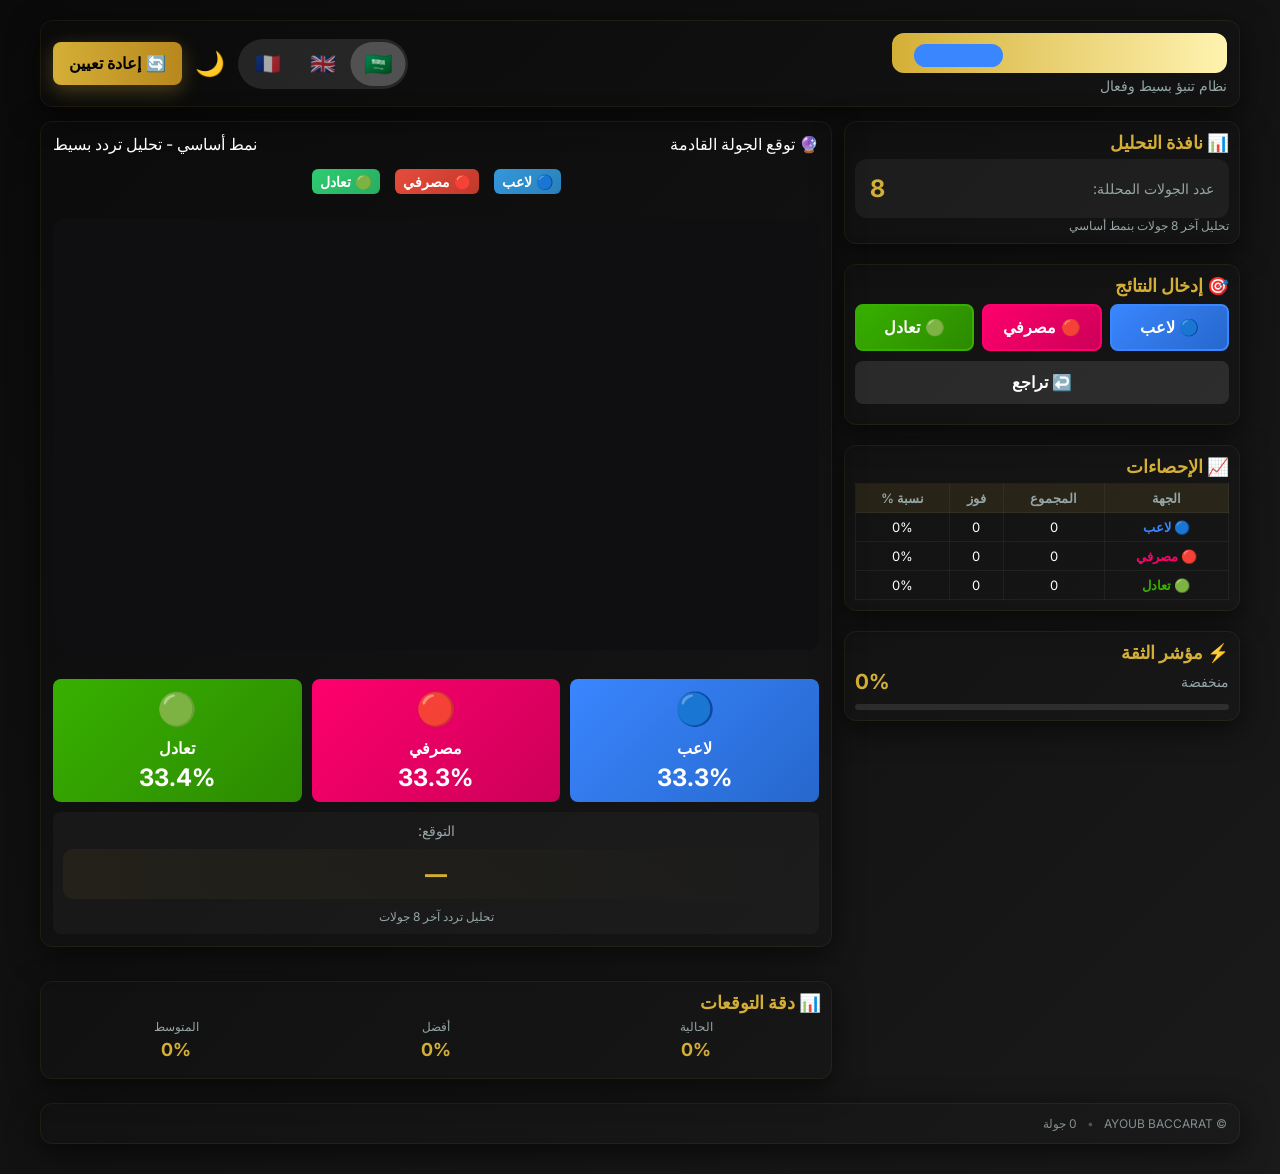
==== commit 28912ff3: "Simplify title and update UI elements in index.html" ====
--- a/index.html
+++ b/index.html
@@ -3,223 +3,172 @@
 <head>
     <meta charset="UTF-8">
     <meta name="viewport" content="width=device-width, initial-scale=1.0">
-    <title>AYOUB BACCARAT PRO - النسخة الكاملة مع الحفظ التلقائي</title>
+    <title>AYOUB BACCARAT - النسخة المبسطة</title>
     <link rel="stylesheet" href="style.css">
 </head>
 <body>
     <div class="app">
+        <!-- رأس الصفحة مع أيقونات اللغة والوضع -->
         <header class="top card">
             <div class="brand">
-                <div class="logo">AYOUB BACCARAT PRO <span class="model-badge badge-ml">نسخة كاملة</span></div>
-                <div class="subtitle">نظام تنبؤ ذكي مع خوارزميات تعلم آلة وحفظ تلقائي 🧠💾🚀</div>
+                <div class="logo">🎴 AYOUB BACCARAT <span class="badge-basic">أساسي 5%</span></div>
+                <div class="subtitle" id="subtitle">نظام تنبؤ بسيط وفعال</div>
             </div>
             <div class="controls">
-                <button id="themeToggle" class="theme-toggle" title="تبديل الوضع">🌚</button>
-                <button id="btnReset" class="btn gold">إعادة تعيين</button>
+                <!-- أيقونات اللغة -->
+                <div class="language-selector">
+                    <button class="lang-btn active" data-lang="ar" id="langAr">🇸🇦</button>
+                    <button class="lang-btn" data-lang="en" id="langEn">🇬🇧</button>
+                    <button class="lang-btn" data-lang="fr" id="langFr">🇫🇷</button>
+                </div>
+                <!-- زر تبديل الوضع الليلي/النهاري -->
+                <button id="themeToggle" class="theme-toggle" title="تبديل الوضع">🌙</button>
+                <button id="btnReset" class="btn gold">🔄 إعادة تعيين</button>
             </div>
         </header>
 
         <main class="layout">
+            <!-- القائمة الجانبية -->
             <aside class="left">
-                <!-- نافذة التحليل -->
+                <!-- نافذة التحليل (ثابتة 8) -->
                 <div class="panel card">
-                    <label class="input-label">نافذة التحليل (5 - 15)</label>
-                    <div class="input-group">
-                        <input id="windowSize" type="number" min="5" max="15" value="8">
-                        <button id="applyWindow" class="btn gold">تطبيق</button>
+                    <div class="section-title" id="windowTitle">📊 نافذة التحليل</div>
+                    <div class="info-box">
+                        <span class="info-label" id="windowLabel">عدد الجولات المحللة:</span>
+                        <span class="info-value" id="windowValue">8</span>
                     </div>
-                    <div class="muted small">يحلل آخر 5-15 جولة باستخدام خوارزميات متقدمة</div>
+                    <div class="muted small" id="windowDesc">تحليل آخر 8 جولات بنمط أساسي</div>
                 </div>
 
-                <!-- إعدادات التنبؤ المتقدم -->
+                <!-- إدخال النتائج (الأزرار الرئيسية) -->
                 <div class="panel card">
-                    <div class="section-title">إعدادات التنبؤ المتقدم</div>
-                    <div class="advanced-controls">
-                        <div class="control-group">
-                            <label for="analysisMode">نمط التحليل:</label>
-                            <select id="analysisMode">
-                                <option value="basic">أساسي <span class="model-badge badge-basic">+5%</span></option>
-                                <option value="advanced" selected>متقدم <span class="model-badge badge-advanced">+15%</span></option>
-                                <option value="pattern">تحليل الأنماط <span class="model-badge badge-pattern">+25%</span></option>
-                                <option value="ml">تعلم الآلة <span class="model-badge badge-ml">+35%</span></option>
-                            </select>
-                        </div>
-                        <div class="control-group">
-                            <label for="confidenceSensitivity">حساسية الثقة:</label>
-                            <div class="slider-container">
-                                <input type="range" id="confidenceSensitivity" class="slider" min="30" max="60" value="45">
-                                <div class="muted small" id="sensitivityValue">45%</div>
-                            </div>
-                        </div>
-                        <div class="control-group">
-                            <label for="timeWeighting">المرجحة الزمنية:</label>
-                            <select id="timeWeighting">
-                                <option value="none">بدون</option>
-                                <option value="linear" selected>خطي</option>
-                                <option value="exponential">أسّي</option>
-                            </select>
-                        </div>
+                    <div class="section-title" id="inputTitle">🎯 إدخال النتائج</div>
+                    <div class="row">
+                        <button class="btn player" id="btnP">🔵 لاعب</button>
+                        <button class="btn banker" id="btnB">🔴 مصرفي</button>
+                        <button class="btn tie" id="btnT">🟢 تعادل</button>
+                    </div>
+                    <div class="row">
+                        <button class="btn undo-btn" id="btnUndo">↩️ تراجع</button>
                     </div>
                 </div>
 
-                <!-- قسم تعلم الآلة -->
-                <div class="panel card ml-info-panel">
-                    <div class="section-title">⚙️ تعلم الآلة</div>
-                    <div class="row">
-                        <label class="switch">
-                            <input type="checkbox" id="mlToggle" checked>
-                            <span class="slider"></span>
-                        </label>
-                        <span>تفعيل تعلم الآلة</span>
-                    </div>
-                    <div class="row">
-                        <select id="mlModelSelect" style="flex:1; margin-top: 5px;">
-                            <option value="knn">K-الجيران الأقرب</option>
-                            <option value="logistic">الانحدار اللوجستي</option>
-                            <option value="ensemble" selected>المجمع (جميع النماذج)</option>
-                        </select>
-                    </div>
-                    <div class="row">
-                        <div id="mlStatus" class="muted small">
-                            <span class="ml-training-indicator ml-training"></span> 
-                            النموذج يتعلم من البيانات...
-                        </div>
-                    </div>
-                    <div class="pattern-info">
-                        <span id="mlTrainingCount">0</span> عينة تدريب • 
-                        <span id="mlAccuracy">0%</span> دقة • 
-                        <span id="mlWeight">30%</span> تأثير
-                    </div>
+                <!-- الإحصاءات المبسطة -->
+                <div class="panel card stats">
+                    <div class="section-title" id="statsTitle">📈 الإحصاءات</div>
+                    <table class="stat-table">
+                        <thead>
+                            <tr>
+                                <th id="statsTeam">الجهة</th>
+                                <th id="statsTotal">المجموع</th>
+                                <th id="statsWin">فوز</th>
+                                <th id="statsPct">نسبة %</th>
+                            </tr>
+                        </thead>
+                        <tbody>
+                            <tr>
+                                <td class="player">🔵 لاعب</td>
+                                <td id="pTotal">0</td>
+                                <td id="pWin">0</td>
+                                <td id="pPct">0%</td>
+                            </tr>
+                            <tr>
+                                <td class="banker">🔴 مصرفي</td>
+                                <td id="bTotal">0</td>
+                                <td id="bWin">0</td>
+                                <td id="bPct">0%</td>
+                            </tr>
+                            <tr>
+                                <td class="tie">🟢 تعادل</td>
+                                <td id="tTotal">0</td>
+                                <td id="tWin">0</td>
+                                <td id="tPct">0%</td>
+                            </tr>
+                        </tbody>
+                    </table>
                 </div>
 
-                <!-- إدخال النتائج -->
+                <!-- مؤشر الثقة المبسط -->
                 <div class="panel card">
-                    <div class="section-title">إدخال النتائج</div>
-                    <div class="row">
-                        <button class="btn player" id="btnP">لاعب 🔵</button>
-                        <button class="btn banker" id="btnB">مصرفي 🔴</button>
-                        <button class="btn tie" id="btnT">تعادل 🟢</button>
+                    <div class="section-title" id="confidenceTitle">⚡ مؤشر الثقة</div>
+                    <div class="confidence-display">
+                        <span class="confidence-label" id="confidenceLabel">منخفضة</span>
+                        <span class="confidence-value" id="confidenceValue">0%</span>
                     </div>
-                    <div class="row">
-                        <button class="btn" id="btnUndo" style="flex:1; background:rgba(255,255,255,0.1); border:1px solid rgba(255,255,255,0.2)">تراجع</button>
-                    </div>
-                    <div class="muted small" style="margin-top: 8px; text-align: center;">
-                        أدخل نتيجة كل جولة بالضغط على الزر المناسب
-                    </div>
-                </div>
-
-                <!-- الإحصاءات -->
-                <div class="panel card stats">
-                    <div class="section-title">الإحصاءات المتقدمة</div>
-                    <table class="stat-table">
-                        <thead>
-                            <tr><th>الجهة</th><th>المجموع</th><th>فوز</th><th>خسارة</th><th>نسبة %</th><th>دقة</th><th>ML دقة</th></tr>
-                        </thead>
-                        <tbody>
-                            <tr><td class="player">لاعب</td><td id="pTotal">0</td><td id="pWin">0</td><td id="pLoss">0</td><td id="pPct">0%</td><td id="pAccuracy">0%</td><td id="pMLAccuracy">0%</td></tr>
-                            <tr><td class="banker">مصرفي</td><td id="bTotal">0</td><td id="bWin">0</td><td id="bLoss">0</td><td id="bPct">0%</td><td id="bAccuracy">0%</td><td id="bMLAccuracy">0%</td></tr>
-                            <tr><td class="tie">تعادل</td><td id="tTotal">0</td><td id="tWin">0</td><td id="tLoss">0</td><td id="tPct">0%</td><td id="tAccuracy">0%</td><td id="tMLAccuracy">0%</td></tr>
-                        </tbody>
-                    </table>
-                    <div class="pattern-info" id="patternInfo">لا توجد أنماط مكتشفة بعد</div>
-                </div>
-
-                <!-- مؤشر الثقة -->
-                <div class="panel card">
-                    <div class="section-title">مؤشر الثقة</div>
-                    <div class="muted small" id="confidenceLabel">ثقة منخفضة</div>
                     <div class="confidence-meter">
                         <div class="confidence-fill" id="confidenceFill" style="width: 0%"></div>
                     </div>
-                    <div class="pattern-info" id="modelInfo">النموذج: أساسي</div>
                 </div>
             </aside>
 
+            <!-- الجزء الرئيسي -->
             <section class="right">
-                <!-- بطاقة التوقع الرئيسية -->
+                <!-- بطاقة التوقع -->
                 <div class="card prediction">
                     <div class="pred-head">
-                        <div class="pred-title">توقع الجولة القادمة <span id="predModel" class="model-badge badge-basic">أساسي</span></div>
-                        <div class="pred-sub">نظام تنبؤ متعدد النماذج مع خوارزميات تعلم آلة</div>
+                        <div class="pred-title" id="predTitle">🔮 توقع الجولة القادمة</div>
+                        <div class="pred-sub" id="predSub">نمط أساسي - تحليل تردد بسيط</div>
                     </div>
 
                     <div class="color-legend">
-                        <span style="background:linear-gradient(135deg, #3a86ff, #2667cc);">🔵 لاعب</span>
-                        <span style="background:linear-gradient(135deg, #ff006e, #cc0058);">🔴 مصرفي</span>
-                        <span style="background:linear-gradient(135deg, #38b000, #2c8a00);">🟢 تعادل</span>
+                        <span class="legend-player">🔵 لاعب</span>
+                        <span class="legend-banker">🔴 مصرفي</span>
+                        <span class="legend-tie">🟢 تعادل</span>
                     </div>
                     
                     <canvas id="bigRoad" width="800" height="450"></canvas>
 
                     <div class="prediction-cards">
                         <div class="pred-card player" id="predP">
-                            <div>لاعب</div>
-                            <div id="predPctP">0%</div>
-                            <div class="muted small" id="predTrendP">→</div>
+                            <div class="pred-emoji">🔵</div>
+                            <div class="pred-label" id="predLabelP">لاعب</div>
+                            <div class="pred-value" id="predPctP">33%</div>
                         </div>
                         <div class="pred-card banker" id="predB">
-                            <div>مصرفي</div>
-                            <div id="predPctB">0%</div>
-                            <div class="muted small" id="predTrendB">→</div>
+                            <div class="pred-emoji">🔴</div>
+                            <div class="pred-label" id="predLabelB">مصرفي</div>
+                            <div class="pred-value" id="predPctB">33%</div>
                         </div>
                         <div class="pred-card tie" id="predT">
-                            <div>تعادل</div>
-                            <div id="predPctT">0%</div>
-                            <div class="muted small" id="predTrendT">→</div>
+                            <div class="pred-emoji">🟢</div>
+                            <div class="pred-label" id="predLabelT">تعادل</div>
+                            <div class="pred-value" id="predPctT">34%</div>
                         </div>
                     </div>
 
                     <div class="analysis-result">
-                        <div class="muted">التوقع الحالي:</div>
+                        <div class="result-label" id="resultLabel">التوقع:</div>
                         <div class="final" id="finalCard">—</div>
-                        <div class="muted small" id="predictionReason">بانتظار بيانات كافية للتحليل</div>
-                        <div class="muted small" id="mlContribution" style="margin-top: 5px; color: #9d4edd;"></div>
+                        <div class="muted small" id="predictionReason">تحليل تردد آخر 8 جولات</div>
                     </div>
                 </div>
 
-                <!-- منحنى دقة التوقعات -->
+                <!-- دقة التوقعات -->
                 <div class="panel card accuracy-panel">
-                    <div class="section-title">منحنى دقة التوقعات المتقدم</div>
+                    <div class="section-title" id="accuracyTitle">📊 دقة التوقعات</div>
                     <div class="accuracy-stats">
                         <div>
-                            <div class="accuracy-label">الدقة الحالية</div>
+                            <div class="accuracy-label" id="currentAccLabel">الحالية</div>
                             <div class="accuracy-value" id="currentAccuracy">0%</div>
                         </div>
                         <div>
-                            <div class="accuracy-label">أفضل دقة</div>
+                            <div class="accuracy-label" id="bestAccLabel">أفضل</div>
                             <div class="accuracy-value" id="bestAccuracy">0%</div>
                         </div>
                         <div>
-                            <div class="accuracy-label">متوسط الدقة</div>
+                            <div class="accuracy-label" id="avgAccLabel">المتوسط</div>
                             <div class="accuracy-value" id="averageAccuracy">0%</div>
                         </div>
-                        <div>
-                            <div class="accuracy-label">دقة ML</div>
-                            <div class="accuracy-value" id="mlOverallAccuracy">0%</div>
-                        </div>
                     </div>
-                    <div class="accuracy-chart-container">
-                        <svg id="accuracyChart" width="100%" height="100%"></svg>
-                        <div id="accuracyTooltip" class="accuracy-tooltip"></div>
-                    </div>
-                    <div class="muted small">تتبع دقة توقعاتك مع تحليل أداء النماذج المختلفة</div>
                 </div>
             </section>
         </main>
 
         <footer class="foot card">
-            <div style="flex: 1;">
-                <div>تصميم: Ayoub • النسخة الكاملة مع الحفظ التلقائي</div>
-                <div class="credits small">نظام متعدد النماذج • تعلم آلة • تحليل الأنماط • حفظ تلقائي • مؤشرات متقدمة</div>
-            </div>
-            <div class="data-controls">
-                <button id="btnExport" class="btn" style="background: rgba(59, 130, 246, 0.2); border: 1px solid #3a86ff;">📥 تصدير</button>
-                <button id="btnImport" class="btn" style="background: rgba(16, 185, 129, 0.2); border: 1px solid #10b981;">📤 استيراد</button>
-                <button id="btnClearData" class="btn" style="background: rgba(239, 68, 68, 0.2); border: 1px solid #ef4444;">🗑️ مسح</button>
-            </div>
-            <div class="muted small" style="text-align: center; width: 100%; margin-top: 10px;">
-                <span id="autoSaveStatus">💾 الحفظ التلقائي مفعل</span> • 
-                <span id="dataStats">0 جولة • 0 عينة تدريب</span>
+            <div class="credits">
+                <span>© AYOUB BACCARAT</span>
+                <span class="separator">•</span>
+                <span id="roundsCount">0 جولة</span>
             </div>
         </footer>
     </div>
--- a/style.css
+++ b/style.css
@@ -1,40 +1,567 @@
-/* 
- * AYOUB BACCARAT PRO - النسخة الكاملة 
- * Author: Ayoub
- * Version: 3.0
- */
-
-@import url('https://fonts.googleapis.com/css2?family=Inter:wght@300;400;600;800&display=swap');
-
-/* ========== متغيرات CSS ========== */
+@import url('https://fonts.googleapis.com/css2?family=Inter:wght@300;400;600;700;800&display=swap');
+
+/* ===== المتغيرات ===== */
 :root {
     --gold: #d4af37;
     --gold-2: #b8871d;
-    --bg-dark: #070606;
-    --card: #0f0e10;
-    --muted: #bfb7a6;
-    --player: #2d7ef7;
-    --banker: #e03b3b;
-    --tie: #28a745;
-}
-
+    --bg-dark: #0a0a0a;
+    --bg-light: #f8f9fa;
+    --card-dark: #1a1a1a;
+    --card-light: #ffffff;
+    --text-dark: #ffffff;
+    --text-light: #2c3e50;
+    --muted-dark: #95a5a6;
+    --muted-light: #7f8c8d;
+    --player: #3498db;
+    --banker: #e74c3c;
+    --tie: #2ecc71;
+    --border-radius: 16px;
+    --transition: all 0.3s ease;
+}
+
+/* الوضع الليلي (افتراضي) */
+:root {
+    --bg: var(--bg-dark);
+    --card-bg: var(--card-dark);
+    --text: var(--text-dark);
+    --muted: var(--muted-dark);
+    --border: rgba(212, 175, 55, 0.2);
+}
+
+/* الوضع النهاري */
 :root[data-theme="light"] {
-    --gold: #d4af37;
-    --gold-2: #b8871d;
-    --bg-dark: #f5f5f5;
-    --card: #ffffff;
-    --muted: #666666;
-    --player: #2d7ef7;
-    --banker: #e03b3b;
-    --tie: #28a745;
-}
-
-/* ========== القواعد العامة ========== */
+    --bg: var(--bg-light);
+    --card-bg: var(--card-light);
+    --text: var(--text-light);
+    --muted: var(--muted-light);
+    --border: rgba(0, 0, 0, 0.1);
+}
+
+/* ===== القواعد العامة ===== */
 * {
     box-sizing: border-box;
     margin: 0;
     padding: 0;
 }
+
+body {
+    font-family: 'Inter', sans-serif;
+    background: linear-gradient(135deg, var(--bg), #1a1a1a);
+    color: var(--text);
+    padding: 20px;
+    min-height: 100vh;
+    transition: var(--transition);
+}
+
+:root[data-theme="light"] body {
+    background: linear-gradient(135deg, #f8f9fa, #e9ecef);
+}
+
+.app {
+    max-width: 1200px;
+    margin: 0 auto;
+}
+
+/* ===== البطاقات ===== */
+.card {
+    background: var(--card-bg);
+    border-radius: var(--border-radius);
+    padding: 20px;
+    box-shadow: 0 10px 30px rgba(0, 0, 0, 0.3);
+    border: 1px solid var(--border);
+    margin-bottom: 15px;
+    transition: var(--transition);
+}
+
+:root[data-theme="light"] .card {
+    box-shadow: 0 5px 20px rgba(0, 0, 0, 0.1);
+}
+
+/* ===== التخطيط ===== */
+.layout {
+    display: flex;
+    gap: 20px;
+    flex-wrap: wrap;
+}
+
+.left {
+    width: 350px;
+    min-width: 300px;
+    flex: 1;
+}
+
+.right {
+    flex: 2;
+    min-width: 300px;
+}
+
+/* ===== الرأس ===== */
+.top {
+    display: flex;
+    align-items: center;
+    justify-content: space-between;
+    flex-wrap: wrap;
+    gap: 15px;
+}
+
+.logo {
+    font-size: 1.5rem;
+    font-weight: 800;
+    background: linear-gradient(135deg, var(--gold), #f1c40f);
+    -webkit-background-clip: text;
+    -webkit-text-fill-color: transparent;
+    display: inline-block;
+}
+
+.badge-basic {
+    background: linear-gradient(135deg, #3498db, #2980b9);
+    color: white;
+    padding: 4px 12px;
+    border-radius: 20px;
+    font-size: 0.8rem;
+    font-weight: 600;
+    margin-left: 10px;
+}
+
+.subtitle {
+    color: var(--muted);
+    font-size: 0.9rem;
+    margin-top: 5px;
+}
+
+/* ===== أزرار اللغة ===== */
+.language-selector {
+    display: flex;
+    gap: 5px;
+    background: rgba(255, 255, 255, 0.1);
+    padding: 5px;
+    border-radius: 30px;
+}
+
+.lang-btn {
+    background: transparent;
+    border: none;
+    font-size: 1.3rem;
+    padding: 8px 12px;
+    border-radius: 25px;
+    cursor: pointer;
+    transition: var(--transition);
+    opacity: 0.6;
+}
+
+.lang-btn.active {
+    background: rgba(255, 255, 255, 0.2);
+    opacity: 1;
+    transform: scale(1.1);
+}
+
+.lang-btn:hover {
+    opacity: 1;
+    transform: scale(1.1);
+}
+
+/* ===== الأزرار ===== */
+.btn {
+    padding: 12px 20px;
+    border: none;
+    border-radius: 12px;
+    font-weight: 600;
+    cursor: pointer;
+    transition: var(--transition);
+    font-size: 1rem;
+    display: inline-flex;
+    align-items: center;
+    justify-content: center;
+    gap: 8px;
+}
+
+.btn:hover {
+    transform: translateY(-2px);
+    box-shadow: 0 5px 15px rgba(0, 0, 0, 0.3);
+}
+
+.btn:active {
+    transform: translateY(0);
+}
+
+.btn.gold {
+    background: linear-gradient(135deg, var(--gold), var(--gold-2));
+    color: #000;
+    font-weight: 700;
+}
+
+.btn.player {
+    background: linear-gradient(135deg, var(--player), #2980b9);
+    color: white;
+    flex: 1;
+}
+
+.btn.banker {
+    background: linear-gradient(135deg, var(--banker), #c0392b);
+    color: white;
+    flex: 1;
+}
+
+.btn.tie {
+    background: linear-gradient(135deg, var(--tie), #27ae60);
+    color: white;
+    flex: 1;
+}
+
+.undo-btn {
+    background: rgba(255, 255, 255, 0.1);
+    color: var(--text);
+    border: 1px solid var(--border);
+    width: 100%;
+}
+
+.theme-toggle {
+    background: transparent;
+    border: none;
+    font-size: 1.8rem;
+    cursor: pointer;
+    padding: 5px;
+    border-radius: 50%;
+    width: 50px;
+    height: 50px;
+    display: flex;
+    align-items: center;
+    justify-content: center;
+    transition: var(--transition);
+}
+
+.theme-toggle:hover {
+    background: rgba(255, 255, 255, 0.1);
+    transform: rotate(15deg);
+}
+
+/* ===== عناصر التحكم ===== */
+.controls {
+    display: flex;
+    gap: 10px;
+    align-items: center;
+    flex-wrap: wrap;
+}
+
+.row {
+    display: flex;
+    gap: 10px;
+    margin: 10px 0;
+}
+
+.section-title {
+    font-size: 1.2rem;
+    font-weight: 700;
+    color: var(--gold);
+    margin-bottom: 15px;
+    display: flex;
+    align-items: center;
+    gap: 8px;
+}
+
+/* ===== معلومات مبسطة ===== */
+.info-box {
+    background: rgba(255, 255, 255, 0.05);
+    padding: 15px;
+    border-radius: 12px;
+    display: flex;
+    justify-content: space-between;
+    align-items: center;
+}
+
+.info-label {
+    color: var(--muted);
+    font-size: 0.9rem;
+}
+
+.info-value {
+    font-size: 1.5rem;
+    font-weight: 700;
+    color: var(--gold);
+}
+
+/* ===== الجدول ===== */
+.stat-table {
+    width: 100%;
+    border-collapse: collapse;
+    font-size: 0.9rem;
+}
+
+.stat-table th,
+.stat-table td {
+    padding: 12px;
+    text-align: center;
+    border-bottom: 1px solid var(--border);
+}
+
+.stat-table th {
+    color: var(--muted);
+    font-weight: 600;
+}
+
+.player {
+    color: var(--player);
+    font-weight: 600;
+}
+
+.banker {
+    color: var(--banker);
+    font-weight: 600;
+}
+
+.tie {
+    color: var(--tie);
+    font-weight: 600;
+}
+
+/* ===== مؤشر الثقة ===== */
+.confidence-display {
+    display: flex;
+    justify-content: space-between;
+    align-items: center;
+    margin-bottom: 10px;
+}
+
+.confidence-label {
+    color: var(--muted);
+    font-size: 0.9rem;
+}
+
+.confidence-value {
+    font-size: 1.3rem;
+    font-weight: 700;
+    color: var(--gold);
+}
+
+.confidence-meter {
+    height: 8px;
+    background: rgba(255, 255, 255, 0.1);
+    border-radius: 4px;
+    overflow: hidden;
+}
+
+.confidence-fill {
+    height: 100%;
+    background: linear-gradient(90deg, #e74c3c, #f1c40f, #2ecc71);
+    transition: width 0.3s ease;
+}
+
+/* ===== بطاقات التوقع ===== */
+.prediction-cards {
+    display: flex;
+    gap: 15px;
+    margin: 20px 0;
+    flex-wrap: wrap;
+}
+
+.pred-card {
+    flex: 1;
+    min-width: 100px;
+    padding: 20px;
+    border-radius: 12px;
+    text-align: center;
+    transition: var(--transition);
+    cursor: pointer;
+}
+
+.pred-card.player {
+    background: linear-gradient(135deg, var(--player), #2980b9);
+}
+
+.pred-card.banker {
+    background: linear-gradient(135deg, var(--banker), #c0392b);
+}
+
+.pred-card.tie {
+    background: linear-gradient(135deg, var(--tie), #27ae60);
+}
+
+.pred-card.active {
+    transform: scale(1.05);
+    box-shadow: 0 0 0 3px var(--gold);
+}
+
+.pred-emoji {
+    font-size: 2rem;
+    margin-bottom: 10px;
+}
+
+.pred-label {
+    font-size: 1rem;
+    font-weight: 600;
+    margin-bottom: 5px;
+}
+
+.pred-value {
+    font-size: 1.5rem;
+    font-weight: 700;
+}
+
+/* ===== وسائل الإيضاح ===== */
+.color-legend {
+    display: flex;
+    gap: 20px;
+    justify-content: center;
+    margin: 15px 0;
+    flex-wrap: wrap;
+}
+
+.color-legend span {
+    padding: 8px 16px;
+    border-radius: 8px;
+    font-weight: 600;
+}
+
+.legend-player {
+    background: linear-gradient(135deg, var(--player), #2980b9);
+    color: white;
+}
+
+.legend-banker {
+    background: linear-gradient(135deg, var(--banker), #c0392b);
+    color: white;
+}
+
+.legend-tie {
+    background: linear-gradient(135deg, var(--tie), #27ae60);
+    color: white;
+}
+
+/* ===== اللوحة ===== */
+canvas {
+    width: 100%;
+    height: auto;
+    border-radius: 12px;
+    background: rgba(0, 0, 0, 0.2);
+    margin: 15px 0;
+}
+
+/* ===== نتيجة التحليل ===== */
+.analysis-result {
+    text-align: center;
+    padding: 20px;
+    background: rgba(255, 255, 255, 0.05);
+    border-radius: 12px;
+}
+
+.result-label {
+    color: var(--muted);
+    font-size: 0.9rem;
+    margin-bottom: 5px;
+}
+
+.final {
+    font-size: 2.5rem;
+    font-weight: 800;
+    margin: 10px 0;
+    color: var(--gold);
+}
+
+/* ===== إحصاءات الدقة ===== */
+.accuracy-stats {
+    display: flex;
+    gap: 20px;
+    justify-content: space-around;
+    text-align: center;
+    flex-wrap: wrap;
+}
+
+.accuracy-stats > div {
+    flex: 1;
+    min-width: 100px;
+}
+
+.accuracy-label {
+    color: var(--muted);
+    font-size: 0.8rem;
+    margin-bottom: 5px;
+}
+
+.accuracy-value {
+    font-size: 1.5rem;
+    font-weight: 700;
+    color: var(--gold);
+}
+
+/* ===== التذييل ===== */
+.foot {
+    display: flex;
+    justify-content: center;
+    align-items: center;
+}
+
+.credits {
+    color: var(--muted);
+    font-size: 0.9rem;
+    display: flex;
+    gap: 10px;
+    align-items: center;
+}
+
+.separator {
+    opacity: 0.5;
+}
+
+/* ===== التأثيرات ===== */
+.win-effect {
+    animation: winPulse 0.5s ease;
+}
+
+.loss-effect {
+    animation: lossShake 0.5s ease;
+}
+
+@keyframes winPulse {
+    0%, 100% { transform: scale(1); }
+    50% { transform: scale(1.1); }
+}
+
+@keyframes lossShake {
+    0%, 100% { transform: translateX(0); }
+    25% { transform: translateX(-5px); }
+    75% { transform: translateX(5px); }
+}
+
+/* ===== التجاوب ===== */
+@media (max-width: 768px) {
+    .layout {
+        flex-direction: column;
+    }
+    
+    .left, .right {
+        width: 100%;
+    }
+    
+    .prediction-cards {
+        flex-direction: column;
+    }
+    
+    .pred-card {
+        width: 100%;
+    }
+    
+    .controls {
+        justify-content: center;
+    }
+}
+
+@media (max-width: 480px) {
+    body {
+        padding: 10px;
+    }
+    
+    .card {
+        padding: 15px;
+    }
+    
+    .logo {
+        font-size: 1.2rem;
+    }
+    
+    .final {
+        font-size: 2rem;
+    }
+}}
 
 body {
     font-family: 'Inter', sans-serif;
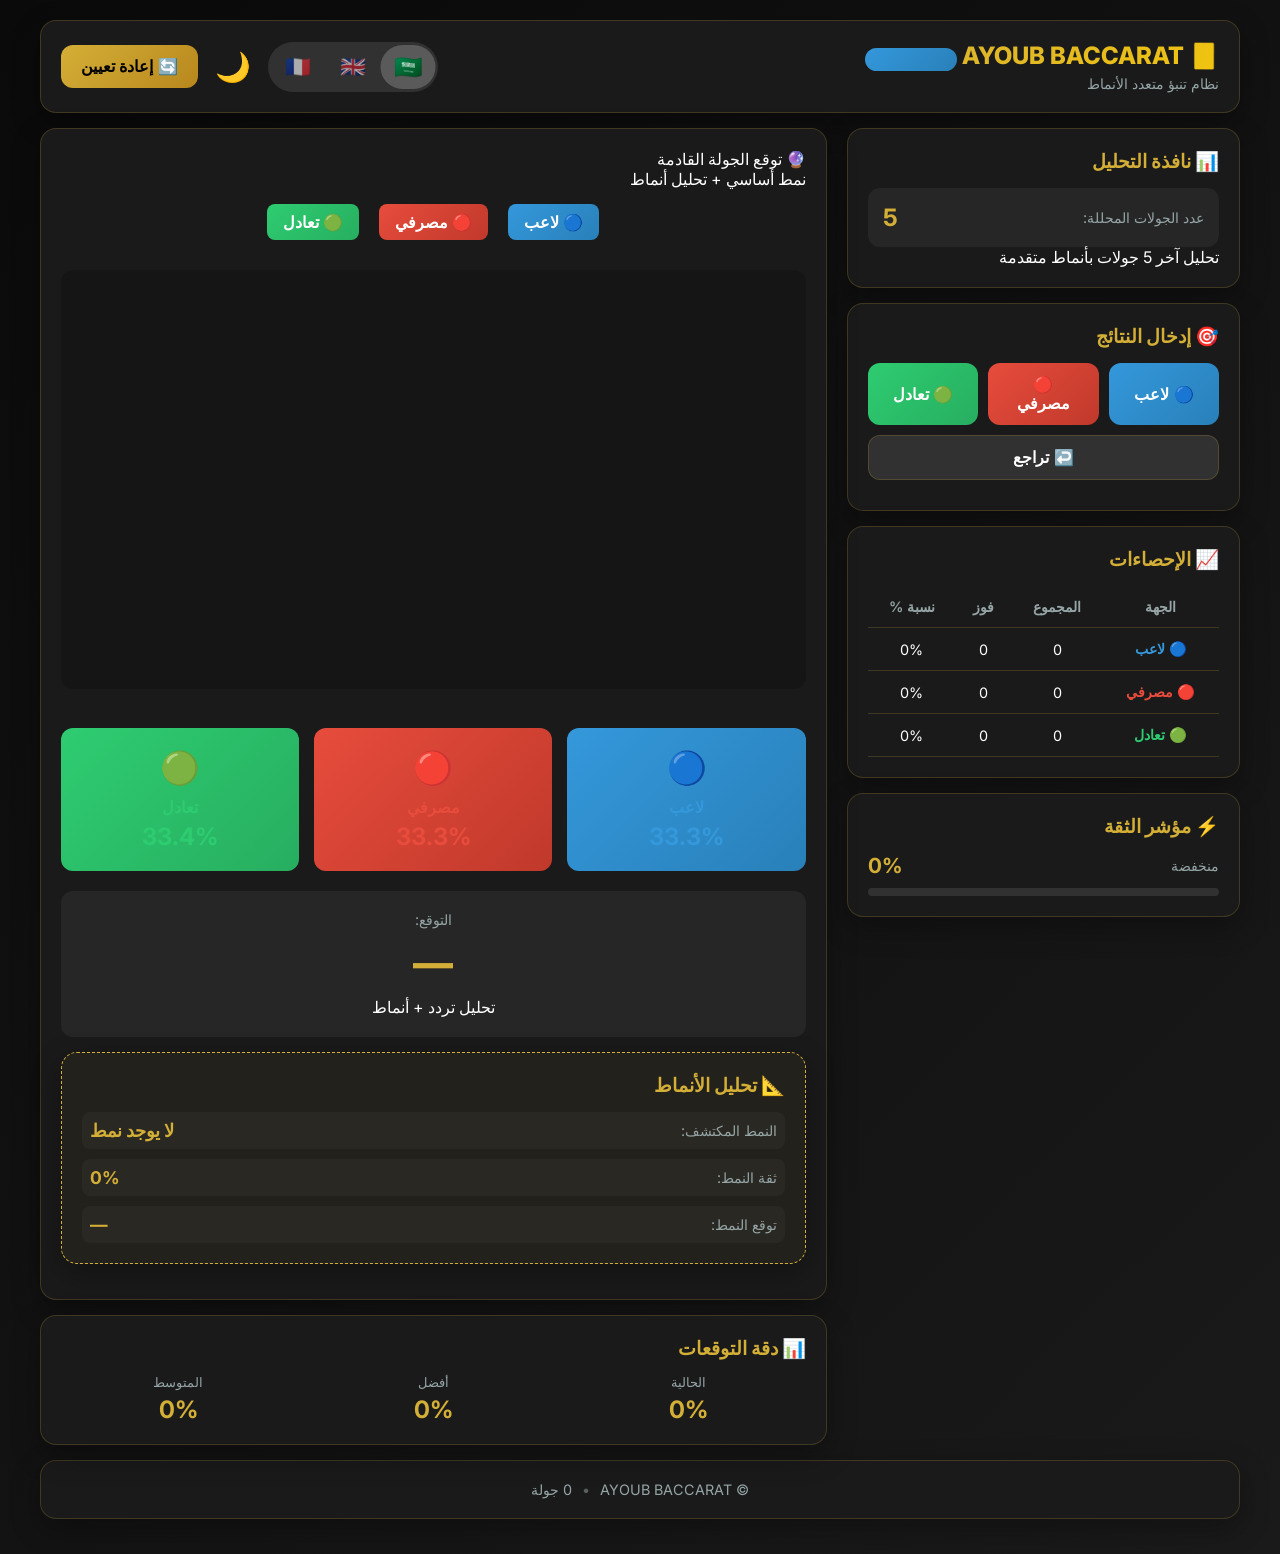
==== commit 1f7fd212: "Update title and content for enhanced version" ====
--- a/index.html
+++ b/index.html
@@ -3,7 +3,7 @@
 <head>
     <meta charset="UTF-8">
     <meta name="viewport" content="width=device-width, initial-scale=1.0">
-    <title>AYOUB BACCARAT - النسخة المبسطة</title>
+    <title>AYOUB BACCARAT - النسخة المطورة</title>
     <link rel="stylesheet" href="style.css">
 </head>
 <body>
@@ -11,8 +11,8 @@
         <!-- رأس الصفحة مع أيقونات اللغة والوضع -->
         <header class="top card">
             <div class="brand">
-                <div class="logo">🎴 AYOUB BACCARAT <span class="badge-basic">أساسي 5%</span></div>
-                <div class="subtitle" id="subtitle">نظام تنبؤ بسيط وفعال</div>
+                <div class="logo">🎴 AYOUB BACCARAT <span class="badge-basic">احترافي 5%</span></div>
+                <div class="subtitle" id="subtitle">نظام تنبؤ متعدد الأنماط</div>
             </div>
             <div class="controls">
                 <!-- أيقونات اللغة -->
@@ -30,14 +30,14 @@
         <main class="layout">
             <!-- القائمة الجانبية -->
             <aside class="left">
-                <!-- نافذة التحليل (ثابتة 8) -->
+                <!-- نافذة التحليل (ثابتة 5) -->
                 <div class="panel card">
                     <div class="section-title" id="windowTitle">📊 نافذة التحليل</div>
                     <div class="info-box">
                         <span class="info-label" id="windowLabel">عدد الجولات المحللة:</span>
-                        <span class="info-value" id="windowValue">8</span>
+                        <span class="info-value" id="windowValue">5</span>
                     </div>
-                    <div class="muted small" id="windowDesc">تحليل آخر 8 جولات بنمط أساسي</div>
+                    <div class="muted small" id="windowDesc">تحليل آخر 5 جولات بأنماط متقدمة</div>
                 </div>
 
                 <!-- إدخال النتائج (الأزرار الرئيسية) -->
@@ -107,7 +107,7 @@
                 <div class="card prediction">
                     <div class="pred-head">
                         <div class="pred-title" id="predTitle">🔮 توقع الجولة القادمة</div>
-                        <div class="pred-sub" id="predSub">نمط أساسي - تحليل تردد بسيط</div>
+                        <div class="pred-sub" id="predSub">نمط أساسي + تحليل أنماط</div>
                     </div>
 
                     <div class="color-legend">
@@ -118,6 +118,7 @@
                     
                     <canvas id="bigRoad" width="800" height="450"></canvas>
 
+                    <!-- بطاقات النسب (التردد) -->
                     <div class="prediction-cards">
                         <div class="pred-card player" id="predP">
                             <div class="pred-emoji">🔵</div>
@@ -136,10 +137,30 @@
                         </div>
                     </div>
 
+                    <!-- نتيجة التنبؤ النهائية -->
                     <div class="analysis-result">
                         <div class="result-label" id="resultLabel">التوقع:</div>
                         <div class="final" id="finalCard">—</div>
-                        <div class="muted small" id="predictionReason">تحليل تردد آخر 8 جولات</div>
+                        <div class="muted small" id="predictionReason">تحليل تردد + أنماط</div>
+                    </div>
+
+                    <!-- قسم تحليل الأنماط الجديد -->
+                    <div class="pattern-analysis card" style="margin-top: 15px;">
+                        <div class="section-title" id="patternTitle">📐 تحليل الأنماط</div>
+                        <div class="pattern-details">
+                            <div class="pattern-item">
+                                <span class="pattern-label" id="patternDetectedLabel">النمط المكتشف:</span>
+                                <span class="pattern-value" id="patternDetected">—</span>
+                            </div>
+                            <div class="pattern-item">
+                                <span class="pattern-label" id="patternConfidenceLabel">ثقة النمط:</span>
+                                <span class="pattern-value" id="patternConfidence">0%</span>
+                            </div>
+                            <div class="pattern-item">
+                                <span class="pattern-label" id="patternPredictionLabel">توقع النمط:</span>
+                                <span class="pattern-value" id="patternPrediction">—</span>
+                            </div>
+                        </div>
                     </div>
                 </div>
 
--- a/style.css
+++ b/style.css
@@ -457,6 +457,38 @@
     color: var(--gold);
 }
 
+/* ===== تحليل الأنماط ===== */
+.pattern-analysis {
+    background: rgba(212, 175, 55, 0.05);
+    border: 1px dashed var(--gold);
+}
+
+.pattern-details {
+    display: flex;
+    flex-direction: column;
+    gap: 10px;
+}
+
+.pattern-item {
+    display: flex;
+    justify-content: space-between;
+    align-items: center;
+    padding: 8px;
+    background: rgba(255, 255, 255, 0.03);
+    border-radius: 8px;
+}
+
+.pattern-label {
+    color: var(--muted);
+    font-size: 0.9rem;
+}
+
+.pattern-value {
+    font-weight: 700;
+    color: var(--gold);
+    font-size: 1.1rem;
+}
+
 /* ===== إحصاءات الدقة ===== */
 .accuracy-stats {
     display: flex;
@@ -561,794 +593,4 @@
     .final {
         font-size: 2rem;
     }
-}}
-
-body {
-    font-family: 'Inter', sans-serif;
-    margin: 0;
-    background: linear-gradient(180deg, var(--bg-dark), #0b0b0b);
-    color: #fff;
-    padding: 18px;
-    transition: background 0.3s, color 0.3s;
-    min-height: 100vh;
-}
-
-:root[data-theme="light"] body {
-    color: #333;
-}
-
-.app {
-    max-width: 1200px;
-    margin: 0 auto;
-    width: 100%;
-}
-
-/* ========== التخطيط ========== */
-.layout {
-    display: flex;
-    gap: 12px;
-    flex-wrap: wrap;
-}
-
-.left {
-    width: 360px;
-    min-width: 300px;
-    display: flex;
-    flex-direction: column;
-    gap: 10px;
-    flex: 1;
-}
-
-.right {
-    flex: 2;
-    display: flex;
-    flex-direction: column;
-    gap: 12px;
-    min-width: 300px;
-}
-
-/* ========== البطاقات والعناصر ========== */
-.card {
-    background: linear-gradient(180deg, var(--card), #0b0b0b);
-    border-radius: 12px;
-    padding: 12px;
-    box-shadow: 0 8px 30px rgba(0, 0, 0, 0.6);
-    border: 1px solid rgba(212, 175, 55, 0.08);
-    margin-bottom: 10px;
-}
-
-:root[data-theme="light"] .card {
-    background: linear-gradient(180deg, var(--card), #f0f0f0);
-    box-shadow: 0 8px 30px rgba(0, 0, 0, 0.1);
-    border: 1px solid rgba(0, 0, 0, 0.05);
-}
-
-.top {
-    display: flex;
-    align-items: center;
-    justify-content: space-between;
-    gap: 12px;
-    margin-bottom: 14px;
-    flex-wrap: wrap;
-}
-
-.logo {
-    font-weight: 800;
-    background: linear-gradient(90deg, var(--gold), #fff3b0);
-    color: #000;
-    padding: 8px 12px;
-    border-radius: 12px;
-    display: inline-block;
-    font-size: 1.2rem;
-}
-
-.subtitle {
-    font-size: 14px;
-    color: var(--muted);
-    margin-top: 4px;
-}
-
-.controls {
-    display: flex;
-    gap: 8px;
-    align-items: center;
-    flex-wrap: wrap;
-}
-
-.panel {
-    padding: 10px;
-}
-
-.row {
-    display: flex;
-    gap: 8px;
-    align-items: center;
-    margin-top: 8px;
-}
-
-/* ========== النماذج والحقول ========== */
-input[type=number],
-select {
-    background: rgba(255, 255, 255, 0.1);
-    border: 2px solid rgba(255, 255, 255, 0.3);
-    padding: 10px;
-    border-radius: 8px;
-    color: #fff;
-    font-weight: 600;
-    font-size: 14px;
-    width: 100%;
-}
-
-:root[data-theme="light"] input[type=number],
-:root[data-theme="light"] select {
-    background: rgba(255, 255, 255, 0.9);
-    border: 2px solid rgba(0, 0, 0, 0.2);
-    color: #333;
-}
-
-.input-group {
-    display: flex;
-    gap: 8px;
-    align-items: center;
-}
-
-.input-group input {
-    flex: 1;
-}
-
-.input-label {
-    font-weight: 600;
-    margin-bottom: 6px;
-    display: block;
-}
-
-/* ========== الأزرار ========== */
-.btn {
-    padding: 12px 16px;
-    border-radius: 8px;
-    border: 0;
-    color: #fff;
-    cursor: pointer;
-    font-weight: 600;
-    font-size: 16px;
-    transition: all 0.3s;
-    text-align: center;
-    min-width: 70px;
-}
-
-.btn:hover {
-    transform: translateY(-2px);
-    box-shadow: 0 4px 12px rgba(0, 0, 0, 0.3);
-}
-
-.btn:active {
-    transform: translateY(0);
-}
-
-.btn.gold {
-    background: linear-gradient(90deg, var(--gold), var(--gold-2));
-    color: #000;
-    font-weight: 700;
-    box-shadow: 0 6px 20px rgba(212, 175, 55, 0.3);
-}
-
-/* ألوان الأزرار في الوضع الليلي */
-.btn.player {
-    background: linear-gradient(135deg, #3a86ff, #2667cc);
-    color: white;
-    border: 2px solid #3a86ff;
-}
-
-.btn.banker {
-    background: linear-gradient(135deg, #ff006e, #cc0058);
-    color: white;
-    border: 2px solid #ff006e;
-}
-
-.btn.tie {
-    background: linear-gradient(135deg, #38b000, #2c8a00);
-    color: white;
-    border: 2px solid #38b000;
-}
-
-/* ألوان الأزرار في الوضع النهاري */
-:root[data-theme="light"] .btn.player {
-    background: linear-gradient(135deg, #2d7ef7, #1a67d8);
-    color: white;
-}
-
-:root[data-theme="light"] .btn.banker {
-    background: linear-gradient(135deg, #e03b3b, #c53232);
-    color: white;
-}
-
-:root[data-theme="light"] .btn.tie {
-    background: linear-gradient(135deg, #28a745, #218838);
-    color: white;
-}
-
-:root[data-theme="light"] .btn {
-    background: rgba(0, 0, 0, 0.1);
-    color: #333;
-    border: 1px solid rgba(0, 0, 0, 0.1);
-}
-
-/* أزرار التحكم في البيانات */
-.data-controls {
-    display: flex;
-    gap: 8px;
-    flex-wrap: wrap;
-    margin-top: 8px;
-}
-
-.data-controls .btn {
-    padding: 6px 10px;
-    font-size: 12px;
-    flex: 1;
-    min-width: 100px;
-}
-
-/* ========== شارات النماذج ========== */
-.model-badge {
-    display: inline-block;
-    padding: 2px 8px;
-    border-radius: 12px;
-    font-size: 10px;
-    font-weight: 600;
-    margin-left: 5px;
-}
-
-.badge-basic {
-    background: #3a86ff;
-    color: white;
-}
-
-.badge-advanced {
-    background: #ff006e;
-    color: white;
-}
-
-.badge-pattern {
-    background: #38b000;
-    color: white;
-}
-
-.badge-ml {
-    background: #9d4edd;
-    color: white;
-}
-
-/* ========== التحكمات المتقدمة ========== */
-.advanced-controls {
-    background: rgba(212, 175, 55, 0.05);
-    border-radius: 8px;
-    padding: 10px;
-    margin-top: 8px;
-}
-
-.control-group {
-    display: flex;
-    justify-content: space-between;
-    align-items: center;
-    margin-bottom: 8px;
-    flex-wrap: wrap;
-}
-
-.control-group:last-child {
-    margin-bottom: 0;
-}
-
-.slider-container {
-    flex: 1;
-    margin-left: 10px;
-    min-width: 150px;
-}
-
-.slider {
-    width: 100%;
-}
-
-/* ========== أنماط تعلم الآلة ========== */
-.switch {
-    position: relative;
-    display: inline-block;
-    width: 50px;
-    height: 24px;
-    flex-shrink: 0;
-}
-
-.switch input {
-    opacity: 0;
-    width: 0;
-    height: 0;
-}
-
-.switch .slider {
-    position: absolute;
-    cursor: pointer;
-    top: 0;
-    left: 0;
-    right: 0;
-    bottom: 0;
-    background-color: #ccc;
-    transition: .4s;
-    border-radius: 34px;
-}
-
-.switch .slider:before {
-    position: absolute;
-    content: "";
-    height: 16px;
-    width: 16px;
-    left: 4px;
-    bottom: 4px;
-    background-color: white;
-    transition: .4s;
-    border-radius: 50%;
-}
-
-.switch input:checked + .slider {
-    background: linear-gradient(90deg, #9d4edd, #7b2cbf);
-}
-
-.switch input:checked + .slider:before {
-    transform: translateX(26px);
-}
-
-.ml-training-indicator {
-    display: inline-block;
-    width: 10px;
-    height: 10px;
-    border-radius: 50%;
-    margin-right: 5px;
-}
-
-.ml-training {
-    background: #38b000;
-    animation: pulse 1.5s infinite;
-}
-
-.ml-not-trained {
-    background: #ff006e;
-}
-
-.ml-info-panel {
-    background: rgba(157, 78, 221, 0.05);
-    border-left: 3px solid #9d4edd;
-}
-
-/* ========== الجداول والإحصاءات ========== */
-.stat-table {
-    width: 100%;
-    border-collapse: collapse;
-    font-size: 13px;
-}
-
-.stat-table th,
-.stat-table td {
-    border: 1px solid rgba(255, 255, 255, 0.05);
-    padding: 6px;
-    text-align: center;
-}
-
-:root[data-theme="light"] .stat-table th,
-:root[data-theme="light"] .stat-table td {
-    border: 1px solid rgba(0, 0, 0, 0.05);
-}
-
-.stat-table th {
-    background: rgba(212, 175, 55, 0.1);
-    font-weight: 600;
-}
-
-.player {
-    color: #3a86ff;
-    font-weight: 700;
-}
-
-.banker {
-    color: #ff006e;
-    font-weight: 700;
-}
-
-.tie {
-    color: #38b000;
-    font-weight: 700;
-}
-
-/* ========== التنبؤ والثقة ========== */
-.pred-head {
-    display: flex;
-    justify-content: space-between;
-    align-items: center;
-    flex-wrap: wrap;
-    gap: 10px;
-}
-
-.final {
-    font-size: 22px;
-    font-weight: 800;
-    text-align: center;
-    padding: 12px;
-    background: linear-gradient(90deg, rgba(212, 175, 55, 0.06), transparent);
-    border-radius: 10px;
-    margin: 10px 0;
-}
-
-:root[data-theme="light"] .final {
-    background: linear-gradient(90deg, rgba(212, 175, 55, 0.1), transparent);
-}
-
-.prediction-cards {
-    display: flex;
-    gap: 10px;
-    justify-content: center;
-    margin: 10px 0;
-    flex-wrap: wrap;
-}
-
-.pred-card {
-    padding: 10px;
-    border-radius: 8px;
-    text-align: center;
-    min-width: 80px;
-    font-weight: 600;
-    flex: 1;
-}
-
-.pred-card.player {
-    background: linear-gradient(135deg, #3a86ff, #2667cc);
-    color: white;
-}
-
-.pred-card.banker {
-    background: linear-gradient(135deg, #ff006e, #cc0058);
-    color: white;
-}
-
-.pred-card.tie {
-    background: linear-gradient(135deg, #38b000, #2c8a00);
-    color: white;
-}
-
-.pred-card.active {
-    transform: scale(1.05);
-    border: 2px solid var(--gold);
-    box-shadow: 0 4px 15px rgba(212, 175, 55, 0.4);
-}
-
-.confidence-meter {
-    height: 6px;
-    background: rgba(255, 255, 255, 0.1);
-    border-radius: 3px;
-    margin-top: 4px;
-    overflow: hidden;
-}
-
-.confidence-fill {
-    height: 100%;
-    background: linear-gradient(90deg, #38b000, #ff006e);
-    border-radius: 3px;
-    transition: width 0.3s;
-}
-
-.high-confidence {
-    background: linear-gradient(90deg, #38b000, #d4af37);
-}
-
-.medium-confidence {
-    background: linear-gradient(90deg, #d4af37, #ff006e);
-}
-
-.color-legend {
-    display: flex;
-    gap: 15px;
-    justify-content: center;
-    margin-bottom: 10px;
-    font-size: 14px;
-    flex-wrap: wrap;
-}
-
-.color-legend span {
-    padding: 4px 8px;
-    border-radius: 6px;
-    font-weight: 600;
-}
-
-/* ========== الرسوم البيانية ========== */
-canvas {
-    border-radius: 10px;
-    background: #0f0e10;
-    width: 100% !important;
-    height: auto !important;
-    max-height: 450px;
-}
-
-:root[data-theme="light"] canvas {
-    background: #f0f0f0;
-}
-
-.accuracy-panel {
-    margin-top: 12px;
-}
-
-.accuracy-stats {
-    display: flex;
-    justify-content: space-between;
-    margin-bottom: 8px;
-    flex-wrap: wrap;
-    gap: 10px;
-}
-
-.accuracy-stats>div {
-    flex: 1;
-    min-width: 120px;
-}
-
-.accuracy-value {
-    font-weight: 700;
-    font-size: 18px;
-}
-
-.accuracy-label {
-    font-size: 12px;
-    color: var(--muted);
-}
-
-.accuracy-chart-container {
-    position: relative;
-    height: 80px;
-    margin-top: 8px;
-    width: 100%;
-}
-
-.accuracy-line {
-    stroke: var(--gold);
-    stroke-width: 2;
-    fill: none;
-}
-
-.accuracy-point {
-    fill: var(--gold);
-    r: 3;
-    transition: r 0.2s;
-}
-
-.accuracy-point:hover {
-    r: 5;
-}
-
-.accuracy-grid {
-    stroke: rgba(255, 255, 255, 0.1);
-    stroke-width: 1;
-}
-
-:root[data-theme="light"] .accuracy-grid {
-    stroke: rgba(0, 0, 0, 0.1);
-}
-
-.accuracy-tooltip {
-    position: absolute;
-    background: rgba(0, 0, 0, 0.9);
-    color: white;
-    padding: 5px 8px;
-    border-radius: 4px;
-    font-size: 12px;
-    pointer-events: none;
-    opacity: 0;
-    transition: opacity 0.2s;
-    z-index: 100;
-}
-
-/* ========== التحسينات والأنماط الإضافية ========== */
-.small {
-    font-size: 13px;
-    color: var(--muted);
-}
-
-.muted {
-    color: var(--muted);
-    font-size: 12px;
-}
-
-.pattern-list {
-    list-style: none;
-    padding: 6px;
-    margin: 6px 0 0 0;
-    max-height: 200px;
-    overflow: auto;
-}
-
-.pattern-list li {
-    padding: 8px;
-    border-radius: 8px;
-    margin-bottom: 6px;
-    background: linear-gradient(180deg, rgba(255, 255, 255, 0.02), transparent);
-    display: flex;
-    justify-content: space-between;
-    align-items: center;
-}
-
-:root[data-theme="light"] .pattern-list li {
-    background: linear-gradient(180deg, rgba(0, 0, 0, 0.02), transparent);
-}
-
-.section-title {
-    font-weight: 700;
-    margin-bottom: 6px;
-    color: var(--gold);
-    font-size: 1.1rem;
-}
-
-.analysis-result {
-    margin-top: 10px;
-    padding: 10px;
-    background: rgba(255, 255, 255, 0.03);
-    border-radius: 8px;
-    text-align: center;
-}
-
-:root[data-theme="light"] .analysis-result {
-    background: rgba(0, 0, 0, 0.03);
-}
-
-.win-effect {
-    animation: winPulse 0.5s ease-in-out;
-}
-
-.loss-effect {
-    animation: lossShake 0.5s ease-in-out;
-}
-
-.pattern-info {
-    font-size: 11px;
-    color: var(--muted);
-    margin-top: 4px;
-    line-height: 1.4;
-}
-
-.theme-toggle {
-    background: transparent;
-    border: none;
-    font-size: 24px;
-    cursor: pointer;
-    padding: 5px;
-    border-radius: 50%;
-    transition: background 0.3s;
-    width: 40px;
-    height: 40px;
-    display: flex;
-    align-items: center;
-    justify-content: center;
-}
-
-.theme-toggle:hover {
-    background: rgba(255, 255, 255, 0.1);
-}
-
-:root[data-theme="light"] .theme-toggle:hover {
-    background: rgba(0, 0, 0, 0.05);
-}
-
-.foot {
-    display: flex;
-    justify-content: space-between;
-    align-items: center;
-    margin-top: 14px;
-    flex-wrap: wrap;
-    gap: 10px;
-}
-
-.credits {
-    opacity: 0.85;
-    font-size: 12px;
-}
-
-/* ========== الرسوم المتحركة ========== */
-@keyframes winPulse {
-    0% {
-        transform: scale(1)
-    }
-    50% {
-        transform: scale(1.1)
-    }
-    100% {
-        transform: scale(1)
-    }
-}
-
-@keyframes lossShake {
-
-    0%,
-    100% {
-        transform: translateX(0)
-    }
-    25% {
-        transform: translateX(-5px)
-    }
-    75% {
-        transform: translateX(5px)
-    }
-}
-
-@keyframes pulse {
-    0% {
-        opacity: 1;
-    }
-    50% {
-        opacity: 0.5;
-    }
-    100% {
-        opacity: 1;
-    }
-}
-
-/* ========== التجاوب مع الشاشات ========== */
-@media (max-width: 768px) {
-    .layout {
-        flex-direction: column;
-    }
-
-    .left,
-    .right {
-        width: 100%;
-    }
-
-    .top {
-        flex-direction: column;
-        align-items: flex-start;
-    }
-
-    .controls {
-        width: 100%;
-        justify-content: space-between;
-    }
-
-    .accuracy-stats>div {
-        min-width: 100px;
-    }
-
-    .prediction-cards {
-        flex-direction: column;
-    }
-
-    .pred-card {
-        width: 100%;
-    }
-
-    .color-legend {
-        justify-content: flex-start;
-    }
-
-    .row {
-        flex-wrap: wrap;
-    }
-
-    .btn {
-        flex: 1;
-        min-width: 60px;
-    }
-}
-
-@media (max-width: 480px) {
-    body {
-        padding: 10px;
-    }
-
-    .card {
-        padding: 8px;
-    }
-
-    .btn {
-        padding: 10px 12px;
-        font-size: 14px;
-    }
-
-    .accuracy-stats {
-        flex-direction: column;
-    }
-
-    .accuracy-stats>div {
-        min-width: 100%;
-    }
-}
+}
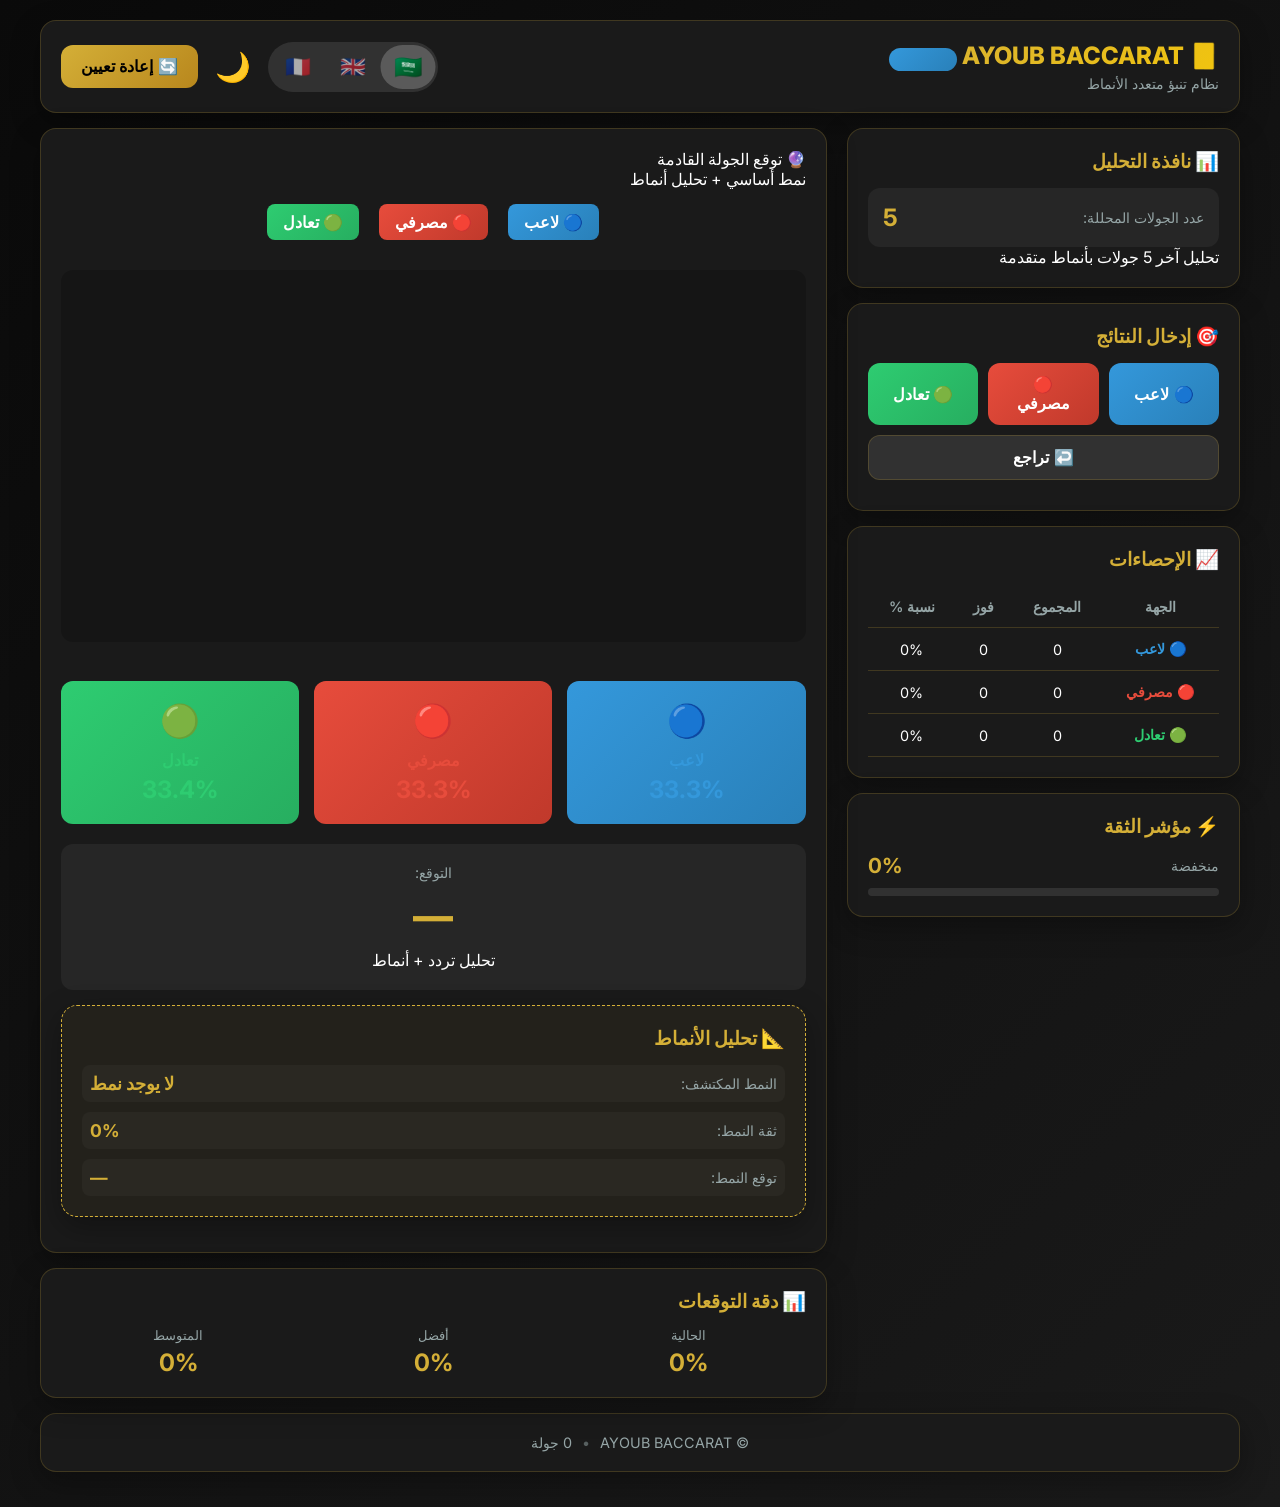
==== commit a8dc2103: "Update HTML content and comments for clarity" ====
--- a/index.html
+++ b/index.html
@@ -3,34 +3,34 @@
 <head>
     <meta charset="UTF-8">
     <meta name="viewport" content="width=device-width, initial-scale=1.0">
-    <title>AYOUB BACCARAT - النسخة المطورة</title>
+    <title>AYOUB BACCARAT - نظام تنبؤ متطور</title>
     <link rel="stylesheet" href="style.css">
 </head>
 <body>
     <div class="app">
-        <!-- رأس الصفحة مع أيقونات اللغة والوضع -->
+        <!-- رأس الصفحة -->
         <header class="top card">
             <div class="brand">
-                <div class="logo">🎴 AYOUB BACCARAT <span class="badge-basic">احترافي 5%</span></div>
-                <div class="subtitle" id="subtitle">نظام تنبؤ متعدد الأنماط</div>
+                <div class="logo">🎴 AYOUB BACCARAT <span class="badge-basic">احترافي</span></div>
+                <div class="subtitle" id="subtitle">نظام تنبؤ بتحليل الأنماط</div>
             </div>
             <div class="controls">
-                <!-- أيقونات اللغة -->
+                <!-- أزرار اللغة -->
                 <div class="language-selector">
                     <button class="lang-btn active" data-lang="ar" id="langAr">🇸🇦</button>
                     <button class="lang-btn" data-lang="en" id="langEn">🇬🇧</button>
                     <button class="lang-btn" data-lang="fr" id="langFr">🇫🇷</button>
                 </div>
-                <!-- زر تبديل الوضع الليلي/النهاري -->
+                <!-- زر الوضع الليلي/النهاري -->
                 <button id="themeToggle" class="theme-toggle" title="تبديل الوضع">🌙</button>
                 <button id="btnReset" class="btn gold">🔄 إعادة تعيين</button>
             </div>
         </header>
 
         <main class="layout">
-            <!-- القائمة الجانبية -->
+            <!-- القائمة الجانبية اليسرى -->
             <aside class="left">
-                <!-- نافذة التحليل (ثابتة 5) -->
+                <!-- نافذة التحليل -->
                 <div class="panel card">
                     <div class="section-title" id="windowTitle">📊 نافذة التحليل</div>
                     <div class="info-box">
@@ -40,7 +40,7 @@
                     <div class="muted small" id="windowDesc">تحليل آخر 5 جولات بأنماط متقدمة</div>
                 </div>
 
-                <!-- إدخال النتائج (الأزرار الرئيسية) -->
+                <!-- أزرار إدخال النتائج -->
                 <div class="panel card">
                     <div class="section-title" id="inputTitle">🎯 إدخال النتائج</div>
                     <div class="row">
@@ -53,7 +53,7 @@
                     </div>
                 </div>
 
-                <!-- الإحصاءات المبسطة -->
+                <!-- جدول الإحصاءات -->
                 <div class="panel card stats">
                     <div class="section-title" id="statsTitle">📈 الإحصاءات</div>
                     <table class="stat-table">
@@ -88,7 +88,7 @@
                     </table>
                 </div>
 
-                <!-- مؤشر الثقة المبسط -->
+                <!-- مؤشر الثقة -->
                 <div class="panel card">
                     <div class="section-title" id="confidenceTitle">⚡ مؤشر الثقة</div>
                     <div class="confidence-display">
@@ -101,24 +101,28 @@
                 </div>
             </aside>
 
-            <!-- الجزء الرئيسي -->
+            <!-- الجزء الرئيسي الأيمن -->
             <section class="right">
-                <!-- بطاقة التوقع -->
+                <!-- بطاقة التوقع والرسم -->
                 <div class="card prediction">
                     <div class="pred-head">
                         <div class="pred-title" id="predTitle">🔮 توقع الجولة القادمة</div>
-                        <div class="pred-sub" id="predSub">نمط أساسي + تحليل أنماط</div>
-                    </div>
-
+                        <div class="pred-sub" id="predSub">تردد + أنماط</div>
+                    </div>
+
+                    <!-- وسائل الإيضاح -->
                     <div class="color-legend">
                         <span class="legend-player">🔵 لاعب</span>
                         <span class="legend-banker">🔴 مصرفي</span>
                         <span class="legend-tie">🟢 تعادل</span>
                     </div>
                     
-                    <canvas id="bigRoad" width="800" height="450"></canvas>
-
-                    <!-- بطاقات النسب (التردد) -->
+                    <!-- لوحة الرسم (Big Road) -->
+                    <div class="canvas-container">
+                        <canvas id="bigRoad" width="800" height="400"></canvas>
+                    </div>
+
+                    <!-- بطاقات نسب التوقع (التردد) -->
                     <div class="prediction-cards">
                         <div class="pred-card player" id="predP">
                             <div class="pred-emoji">🔵</div>
@@ -137,14 +141,14 @@
                         </div>
                     </div>
 
-                    <!-- نتيجة التنبؤ النهائية -->
+                    <!-- النتيجة النهائية -->
                     <div class="analysis-result">
-                        <div class="result-label" id="resultLabel">التوقع:</div>
+                        <div class="result-label" id="resultLabel">التوقع النهائي:</div>
                         <div class="final" id="finalCard">—</div>
-                        <div class="muted small" id="predictionReason">تحليل تردد + أنماط</div>
-                    </div>
-
-                    <!-- قسم تحليل الأنماط الجديد -->
+                        <div class="muted small" id="predictionReason">تحليل التردد + الأنماط</div>
+                    </div>
+
+                    <!-- قسم تحليل الأنماط -->
                     <div class="pattern-analysis card" style="margin-top: 15px;">
                         <div class="section-title" id="patternTitle">📐 تحليل الأنماط</div>
                         <div class="pattern-details">
@@ -185,6 +189,7 @@
             </section>
         </main>
 
+        <!-- التذييل -->
         <footer class="foot card">
             <div class="credits">
                 <span>© AYOUB BACCARAT</span>
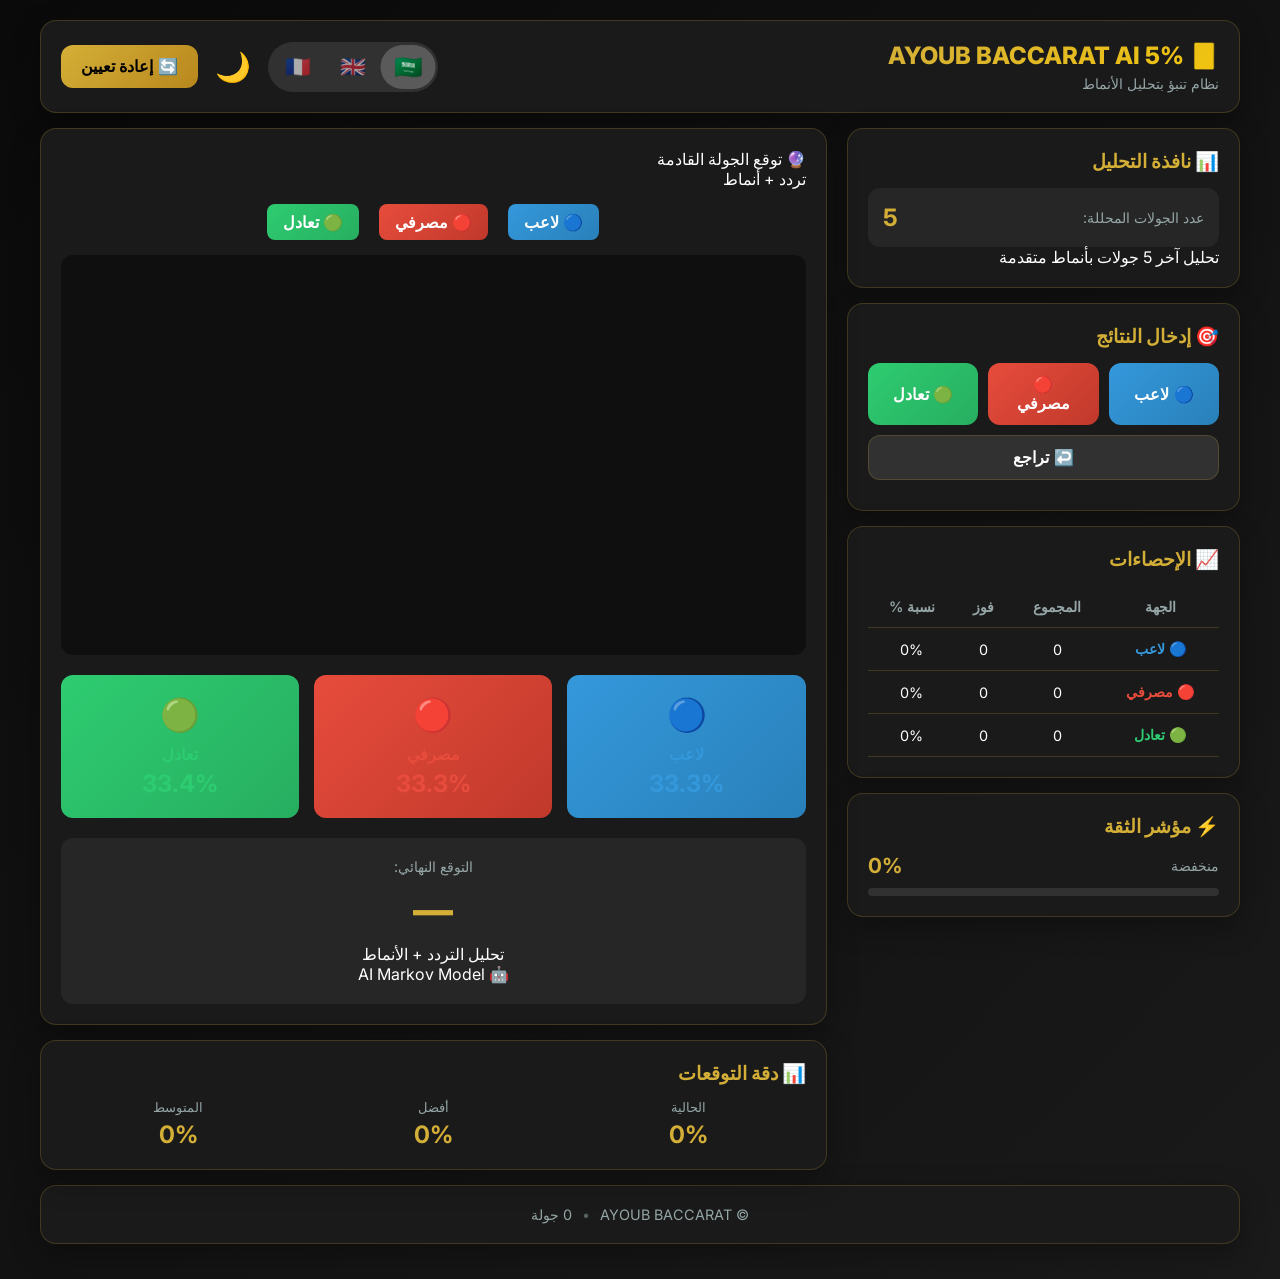
==== commit 4698833e: "Update index.html" ====
--- a/index.html
+++ b/index.html
@@ -3,7 +3,7 @@
 <head>
     <meta charset="UTF-8">
     <meta name="viewport" content="width=device-width, initial-scale=1.0">
-    <title>AYOUB BACCARAT - نظام تنبؤ متطور</title>
+    <title>AYOUB BACCARAT - AI Predictive System</title>
     <link rel="stylesheet" href="style.css">
 </head>
 <body>
@@ -11,8 +11,8 @@
         <!-- رأس الصفحة -->
         <header class="top card">
             <div class="brand">
-                <div class="logo">🎴 AYOUB BACCARAT <span class="badge-basic">احترافي</span></div>
-                <div class="subtitle" id="subtitle">نظام تنبؤ بتحليل الأنماط</div>
+                <div class="logo">🎴 AYOUB BACCARAT <span class="badge-ai">AI 5%</span></div>
+                <div class="subtitle" id="subtitle">نظام تنبؤ ذكي بسلاسل ماركوف</div>
             </div>
             <div class="controls">
                 <!-- أزرار اللغة -->
@@ -37,7 +37,7 @@
                         <span class="info-label" id="windowLabel">عدد الجولات المحللة:</span>
                         <span class="info-value" id="windowValue">5</span>
                     </div>
-                    <div class="muted small" id="windowDesc">تحليل آخر 5 جولات بأنماط متقدمة</div>
+                    <div class="muted small" id="windowDesc">تحليل آخر 5 جولات + خوارزمية ماركوف</div>
                 </div>
 
                 <!-- أزرار إدخال النتائج -->
@@ -107,7 +107,7 @@
                 <div class="card prediction">
                     <div class="pred-head">
                         <div class="pred-title" id="predTitle">🔮 توقع الجولة القادمة</div>
-                        <div class="pred-sub" id="predSub">تردد + أنماط</div>
+                        <div class="pred-sub" id="predSub">تردد + ماركوف (AI)</div>
                     </div>
 
                     <!-- وسائل الإيضاح -->
@@ -122,7 +122,7 @@
                         <canvas id="bigRoad" width="800" height="400"></canvas>
                     </div>
 
-                    <!-- بطاقات نسب التوقع (التردد) -->
+                    <!-- بطاقات نسب التوقع -->
                     <div class="prediction-cards">
                         <div class="pred-card player" id="predP">
                             <div class="pred-emoji">🔵</div>
@@ -141,30 +141,12 @@
                         </div>
                     </div>
 
-                    <!-- النتيجة النهائية -->
+                    <!-- النتيجة النهائية مع شرح المصدر -->
                     <div class="analysis-result">
                         <div class="result-label" id="resultLabel">التوقع النهائي:</div>
                         <div class="final" id="finalCard">—</div>
-                        <div class="muted small" id="predictionReason">تحليل التردد + الأنماط</div>
-                    </div>
-
-                    <!-- قسم تحليل الأنماط -->
-                    <div class="pattern-analysis card" style="margin-top: 15px;">
-                        <div class="section-title" id="patternTitle">📐 تحليل الأنماط</div>
-                        <div class="pattern-details">
-                            <div class="pattern-item">
-                                <span class="pattern-label" id="patternDetectedLabel">النمط المكتشف:</span>
-                                <span class="pattern-value" id="patternDetected">—</span>
-                            </div>
-                            <div class="pattern-item">
-                                <span class="pattern-label" id="patternConfidenceLabel">ثقة النمط:</span>
-                                <span class="pattern-value" id="patternConfidence">0%</span>
-                            </div>
-                            <div class="pattern-item">
-                                <span class="pattern-label" id="patternPredictionLabel">توقع النمط:</span>
-                                <span class="pattern-value" id="patternPrediction">—</span>
-                            </div>
-                        </div>
+                        <div class="muted small" id="predictionReason">تردد + نموذج ماركوف</div>
+                        <div class="ai-badge">🤖 AI Markov Model</div>
                     </div>
                 </div>
 
--- a/style.css
+++ b/style.css
@@ -114,7 +114,7 @@
 }
 
 .badge-basic {
-    background: linear-gradient(135deg, #3498db, #2980b9);
+    background: linear-gradient(135deg, #9b59b6, #8e44ad);
     color: white;
     padding: 4px 12px;
     border-radius: 20px;
@@ -346,6 +346,26 @@
     transition: width 0.3s ease;
 }
 
+/* ===== حاوية اللوحة مع تمرير أفقي ===== */
+.canvas-container {
+    overflow-x: auto;
+    overflow-y: hidden;
+    margin: 15px 0;
+    border-radius: 12px;
+    background: rgba(0, 0, 0, 0.2);
+    white-space: nowrap;
+}
+
+canvas {
+    display: block;
+    background: rgba(0, 0, 0, 0.3);
+    border-radius: 8px;
+}
+
+:root[data-theme="light"] canvas {
+    background: rgba(0, 0, 0, 0.05);
+}
+
 /* ===== بطاقات التوقع ===== */
 .prediction-cards {
     display: flex;
@@ -427,15 +447,6 @@
     color: white;
 }
 
-/* ===== اللوحة ===== */
-canvas {
-    width: 100%;
-    height: auto;
-    border-radius: 12px;
-    background: rgba(0, 0, 0, 0.2);
-    margin: 15px 0;
-}
-
 /* ===== نتيجة التحليل ===== */
 .analysis-result {
     text-align: center;
@@ -554,7 +565,7 @@
     75% { transform: translateX(5px); }
 }
 
-/* ===== التجاوب ===== */
+/* ===== التجاوب مع الشاشات ===== */
 @media (max-width: 768px) {
     .layout {
         flex-direction: column;
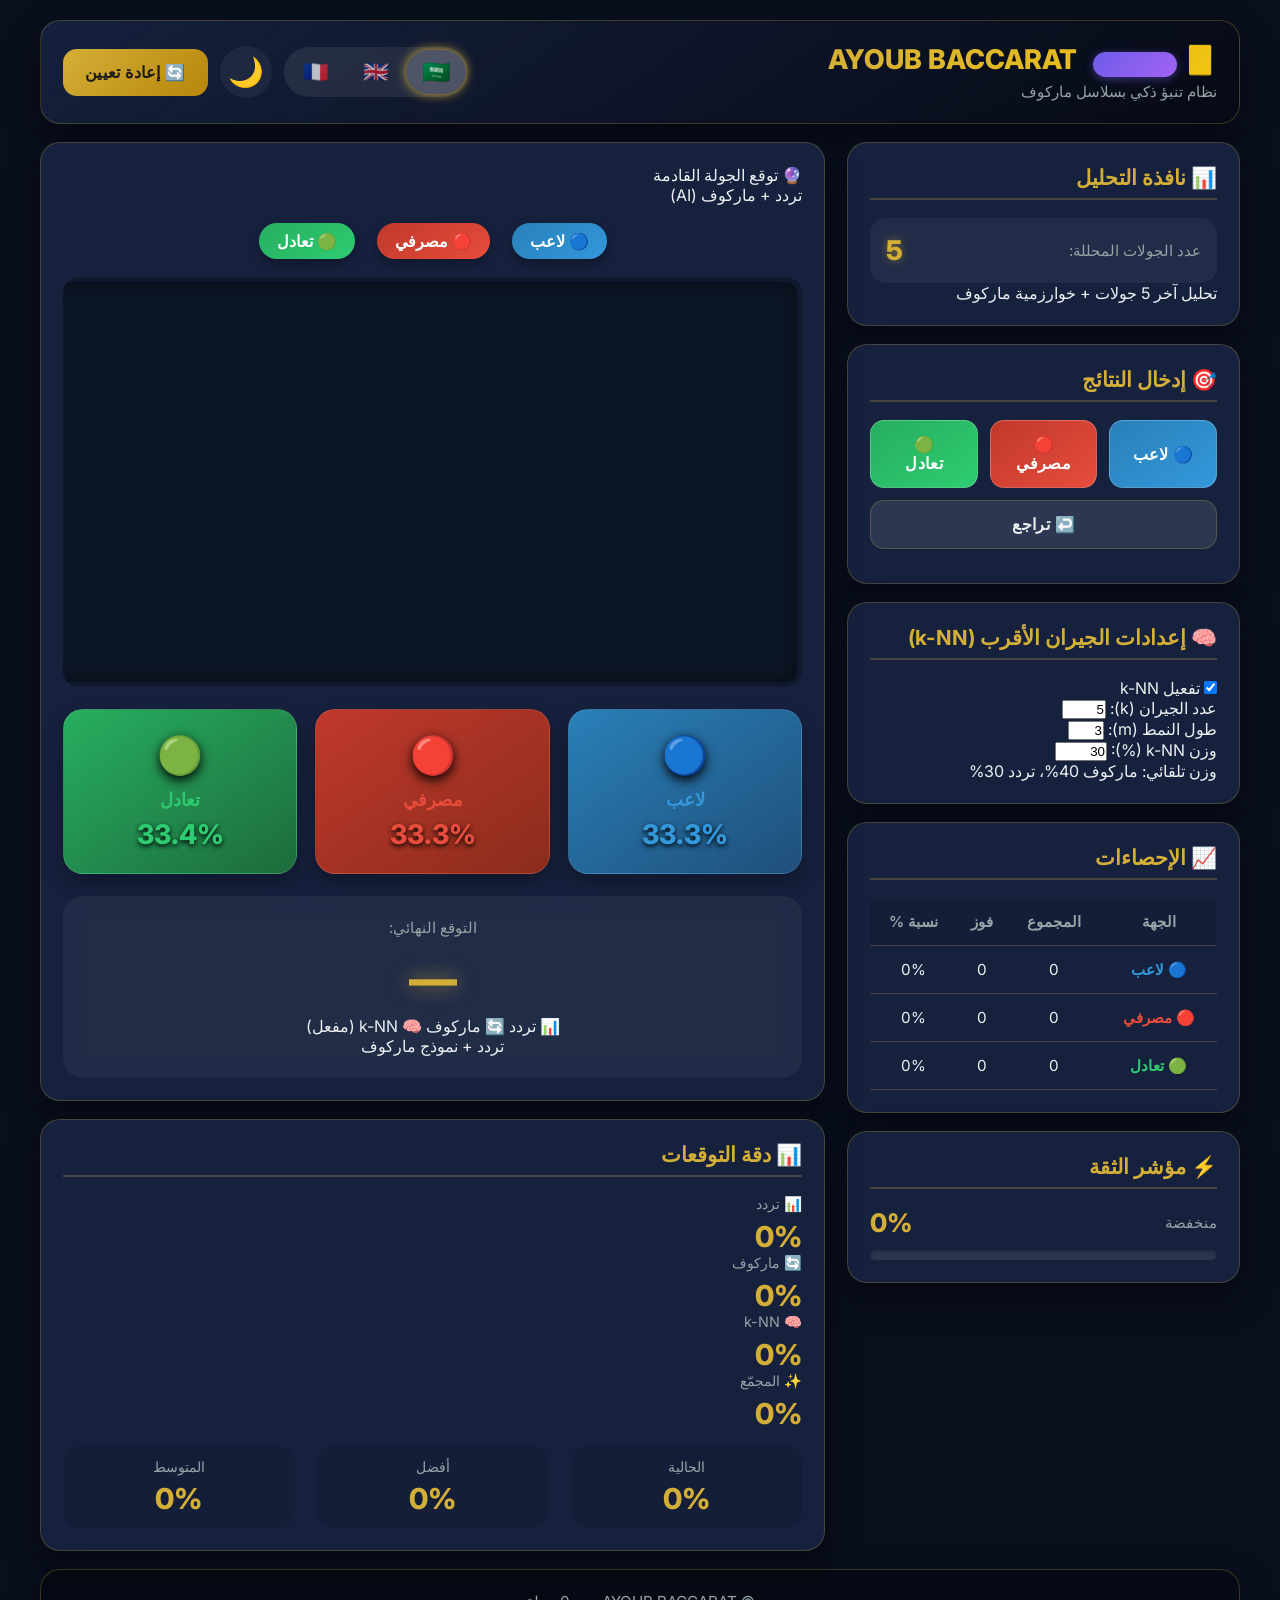
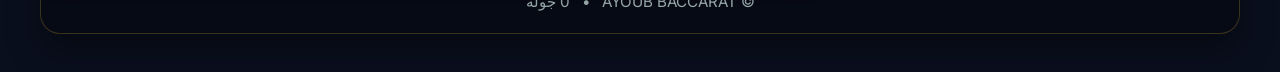
==== commit 4c2330cb: "Update index.html" ====
--- a/index.html
+++ b/index.html
@@ -3,7 +3,7 @@
 <head>
     <meta charset="UTF-8">
     <meta name="viewport" content="width=device-width, initial-scale=1.0">
-    <title>AYOUB BACCARAT - AI Predictive System</title>
+    <title>AYOUB BACCARAT - AI Predictive System with k-NN</title>
     <link rel="stylesheet" href="style.css">
 </head>
 <body>
@@ -11,8 +11,8 @@
         <!-- رأس الصفحة -->
         <header class="top card">
             <div class="brand">
-                <div class="logo">🎴 AYOUB BACCARAT <span class="badge-ai">AI 5%</span></div>
-                <div class="subtitle" id="subtitle">نظام تنبؤ ذكي بسلاسل ماركوف</div>
+                <div class="logo">🎴 AYOUB BACCARAT <span class="badge-ai">AI + kNN</span></div>
+                <div class="subtitle" id="subtitle">نظام تنبؤ هجين: تردد + ماركوف + k-NN</div>
             </div>
             <div class="controls">
                 <!-- أزرار اللغة -->
@@ -37,7 +37,7 @@
                         <span class="info-label" id="windowLabel">عدد الجولات المحللة:</span>
                         <span class="info-value" id="windowValue">5</span>
                     </div>
-                    <div class="muted small" id="windowDesc">تحليل آخر 5 جولات + خوارزمية ماركوف</div>
+                    <div class="muted small" id="windowDesc">تحليل آخر 5 جولات + خوارزميات متعددة</div>
                 </div>
 
                 <!-- أزرار إدخال النتائج -->
@@ -53,6 +53,31 @@
                     </div>
                 </div>
 
+                <!-- إعدادات k-NN -->
+                <div class="panel card knn-settings">
+                    <div class="section-title">🧠 إعدادات الجيران الأقرب (k-NN)</div>
+                    <div class="setting-item">
+                        <label class="switch">
+                            <input type="checkbox" id="knnEnabled" checked>
+                            <span class="slider round"></span>
+                        </label>
+                        <span id="knnEnabledLabel">تفعيل k-NN</span>
+                    </div>
+                    <div class="setting-item">
+                        <span class="setting-label">عدد الجيران (k):</span>
+                        <input type="number" id="kValue" min="1" max="15" value="5" step="1" class="setting-input">
+                    </div>
+                    <div class="setting-item">
+                        <span class="setting-label">طول النمط (m):</span>
+                        <input type="number" id="mValue" min="1" max="7" value="3" step="1" class="setting-input">
+                    </div>
+                    <div class="setting-item">
+                        <span class="setting-label">وزن k-NN (%):</span>
+                        <input type="number" id="knnWeight" min="0" max="100" value="30" step="5" class="setting-input">
+                    </div>
+                    <div class="muted small">وزن تلقائي: ماركوف 40%، تردد 30%</div>
+                </div>
+
                 <!-- جدول الإحصاءات -->
                 <div class="panel card stats">
                     <div class="section-title" id="statsTitle">📈 الإحصاءات</div>
@@ -107,7 +132,7 @@
                 <div class="card prediction">
                     <div class="pred-head">
                         <div class="pred-title" id="predTitle">🔮 توقع الجولة القادمة</div>
-                        <div class="pred-sub" id="predSub">تردد + ماركوف (AI)</div>
+                        <div class="pred-sub" id="predSub">تردد + ماركوف + k-NN</div>
                     </div>
 
                     <!-- وسائل الإيضاح -->
@@ -141,19 +166,41 @@
                         </div>
                     </div>
 
-                    <!-- النتيجة النهائية مع شرح المصدر -->
+                    <!-- النتيجة النهائية مع تفاصيل الخوارزميات -->
                     <div class="analysis-result">
                         <div class="result-label" id="resultLabel">التوقع النهائي:</div>
                         <div class="final" id="finalCard">—</div>
-                        <div class="muted small" id="predictionReason">تردد + نموذج ماركوف</div>
-                        <div class="ai-badge">🤖 AI Markov Model</div>
-                    </div>
-                </div>
-
-                <!-- دقة التوقعات -->
+                        <div class="algo-details">
+                            <span class="algo-badge freq">📊 تردد</span>
+                            <span class="algo-badge markov">🔄 ماركوف</span>
+                            <span class="algo-badge knn" id="knnBadge">🧠 k-NN (مفعل)</span>
+                        </div>
+                        <div class="muted small" id="predictionReason">تردد + ماركوف + k-NN</div>
+                    </div>
+                </div>
+
+                <!-- دقة التوقعات لكل خوارزمية -->
                 <div class="panel card accuracy-panel">
                     <div class="section-title" id="accuracyTitle">📊 دقة التوقعات</div>
-                    <div class="accuracy-stats">
+                    <div class="accuracy-grid">
+                        <div class="accuracy-item">
+                            <div class="accuracy-label">📊 تردد</div>
+                            <div class="accuracy-value" id="freqAccuracy">0%</div>
+                        </div>
+                        <div class="accuracy-item">
+                            <div class="accuracy-label">🔄 ماركوف</div>
+                            <div class="accuracy-value" id="markovAccuracy">0%</div>
+                        </div>
+                        <div class="accuracy-item">
+                            <div class="accuracy-label">🧠 k-NN</div>
+                            <div class="accuracy-value" id="knnAccuracy">0%</div>
+                        </div>
+                        <div class="accuracy-item">
+                            <div class="accuracy-label">✨ المجمّع</div>
+                            <div class="accuracy-value" id="ensembleAccuracy">0%</div>
+                        </div>
+                    </div>
+                    <div class="accuracy-stats" style="margin-top: 15px;">
                         <div>
                             <div class="accuracy-label" id="currentAccLabel">الحالية</div>
                             <div class="accuracy-value" id="currentAccuracy">0%</div>
--- a/style.css
+++ b/style.css
@@ -1,22 +1,26 @@
 @import url('https://fonts.googleapis.com/css2?family=Inter:wght@300;400;600;700;800&display=swap');
 
-/* ===== المتغيرات ===== */
+/* ===== المتغيرات المحسنة ===== */
 :root {
     --gold: #d4af37;
-    --gold-2: #b8871d;
-    --bg-dark: #0a0a0a;
-    --bg-light: #f8f9fa;
-    --card-dark: #1a1a1a;
+    --gold-light: #f1c40f;
+    --gold-dark: #b8860b;
+    --bg-dark: #0a0f1e;
+    --bg-light: #f4f7fb;
+    --card-dark: #16213e;
     --card-light: #ffffff;
-    --text-dark: #ffffff;
+    --text-dark: #ecf0f1;
     --text-light: #2c3e50;
     --muted-dark: #95a5a6;
     --muted-light: #7f8c8d;
-    --player: #3498db;
-    --banker: #e74c3c;
-    --tie: #2ecc71;
-    --border-radius: 16px;
-    --transition: all 0.3s ease;
+    --player: #2980b9;
+    --player-light: #3498db;
+    --banker: #c0392b;
+    --banker-light: #e74c3c;
+    --tie: #27ae60;
+    --tie-light: #2ecc71;
+    --border-radius: 20px;
+    --transition: all 0.25s ease;
 }
 
 /* الوضع الليلي (افتراضي) */
@@ -25,7 +29,7 @@
     --card-bg: var(--card-dark);
     --text: var(--text-dark);
     --muted: var(--muted-dark);
-    --border: rgba(212, 175, 55, 0.2);
+    --border: rgba(212, 175, 55, 0.25);
 }
 
 /* الوضع النهاري */
@@ -46,17 +50,13 @@
 
 body {
     font-family: 'Inter', sans-serif;
-    background: linear-gradient(135deg, var(--bg), #1a1a1a);
+    background: var(--bg);
     color: var(--text);
     padding: 20px;
     min-height: 100vh;
     transition: var(--transition);
 }
 
-:root[data-theme="light"] body {
-    background: linear-gradient(135deg, #f8f9fa, #e9ecef);
-}
-
 .app {
     max-width: 1200px;
     margin: 0 auto;
@@ -66,21 +66,22 @@
 .card {
     background: var(--card-bg);
     border-radius: var(--border-radius);
-    padding: 20px;
-    box-shadow: 0 10px 30px rgba(0, 0, 0, 0.3);
+    padding: 22px;
+    box-shadow: 0 15px 35px rgba(0, 0, 0, 0.4);
     border: 1px solid var(--border);
-    margin-bottom: 15px;
+    margin-bottom: 18px;
     transition: var(--transition);
+    backdrop-filter: blur(5px);
 }
 
 :root[data-theme="light"] .card {
-    box-shadow: 0 5px 20px rgba(0, 0, 0, 0.1);
+    box-shadow: 0 8px 25px rgba(0, 0, 0, 0.1);
 }
 
 /* ===== التخطيط ===== */
 .layout {
     display: flex;
-    gap: 20px;
+    gap: 22px;
     flex-wrap: wrap;
 }
 
@@ -102,69 +103,67 @@
     justify-content: space-between;
     flex-wrap: wrap;
     gap: 15px;
+    background: linear-gradient(145deg, var(--card-bg), rgba(0,0,0,0.3));
 }
 
 .logo {
-    font-size: 1.5rem;
+    font-size: 1.7rem;
     font-weight: 800;
-    background: linear-gradient(135deg, var(--gold), #f1c40f);
+    background: linear-gradient(135deg, var(--gold), var(--gold-light));
     -webkit-background-clip: text;
     -webkit-text-fill-color: transparent;
-    display: inline-block;
-}
-
-.badge-basic {
-    background: linear-gradient(135deg, #9b59b6, #8e44ad);
-    color: white;
-    padding: 4px 12px;
-    border-radius: 20px;
+}
+
+.badge-ai {
+    background: linear-gradient(135deg, #6c5ce7, #a463f5);
+    color: white;
+    padding: 5px 14px;
+    border-radius: 30px;
     font-size: 0.8rem;
-    font-weight: 600;
+    font-weight: 700;
     margin-left: 10px;
+    box-shadow: 0 2px 8px rgba(108, 92, 231, 0.5);
 }
 
 .subtitle {
     color: var(--muted);
-    font-size: 0.9rem;
-    margin-top: 5px;
+    font-size: 0.95rem;
+    margin-top: 6px;
+    font-weight: 300;
 }
 
 /* ===== أزرار اللغة ===== */
 .language-selector {
     display: flex;
-    gap: 5px;
-    background: rgba(255, 255, 255, 0.1);
+    gap: 6px;
+    background: rgba(255, 255, 255, 0.08);
     padding: 5px;
-    border-radius: 30px;
+    border-radius: 40px;
 }
 
 .lang-btn {
     background: transparent;
     border: none;
     font-size: 1.3rem;
-    padding: 8px 12px;
-    border-radius: 25px;
+    padding: 8px 14px;
+    border-radius: 30px;
     cursor: pointer;
     transition: var(--transition);
-    opacity: 0.6;
+    opacity: 0.7;
 }
 
 .lang-btn.active {
     background: rgba(255, 255, 255, 0.2);
     opacity: 1;
     transform: scale(1.1);
-}
-
-.lang-btn:hover {
-    opacity: 1;
-    transform: scale(1.1);
-}
-
-/* ===== الأزرار ===== */
+    box-shadow: 0 0 10px var(--gold);
+}
+
+/* ===== الأزرار الرئيسية ===== */
 .btn {
-    padding: 12px 20px;
+    padding: 14px 22px;
     border: none;
-    border-radius: 12px;
+    border-radius: 14px;
     font-weight: 600;
     cursor: pointer;
     transition: var(--transition);
@@ -173,39 +172,40 @@
     align-items: center;
     justify-content: center;
     gap: 8px;
+    letter-spacing: 0.3px;
 }
 
 .btn:hover {
-    transform: translateY(-2px);
-    box-shadow: 0 5px 15px rgba(0, 0, 0, 0.3);
-}
-
-.btn:active {
-    transform: translateY(0);
+    transform: translateY(-3px);
+    filter: brightness(1.1);
+    box-shadow: 0 8px 20px rgba(0, 0, 0, 0.4);
 }
 
 .btn.gold {
-    background: linear-gradient(135deg, var(--gold), var(--gold-2));
-    color: #000;
+    background: linear-gradient(135deg, var(--gold), var(--gold-dark));
+    color: #1a1a1a;
     font-weight: 700;
 }
 
 .btn.player {
-    background: linear-gradient(135deg, var(--player), #2980b9);
+    background: linear-gradient(145deg, var(--player), var(--player-light));
     color: white;
     flex: 1;
+    border: 1px solid rgba(255,255,255,0.2);
 }
 
 .btn.banker {
-    background: linear-gradient(135deg, var(--banker), #c0392b);
+    background: linear-gradient(145deg, var(--banker), var(--banker-light));
     color: white;
     flex: 1;
+    border: 1px solid rgba(255,255,255,0.2);
 }
 
 .btn.tie {
-    background: linear-gradient(135deg, var(--tie), #27ae60);
+    background: linear-gradient(145deg, var(--tie), var(--tie-light));
     color: white;
     flex: 1;
+    border: 1px solid rgba(255,255,255,0.2);
 }
 
 .undo-btn {
@@ -213,17 +213,18 @@
     color: var(--text);
     border: 1px solid var(--border);
     width: 100%;
+    backdrop-filter: blur(5px);
 }
 
 .theme-toggle {
-    background: transparent;
+    background: rgba(255, 255, 255, 0.05);
     border: none;
     font-size: 1.8rem;
     cursor: pointer;
-    padding: 5px;
+    padding: 8px;
     border-radius: 50%;
-    width: 50px;
-    height: 50px;
+    width: 52px;
+    height: 52px;
     display: flex;
     align-items: center;
     justify-content: center;
@@ -231,39 +232,41 @@
 }
 
 .theme-toggle:hover {
-    background: rgba(255, 255, 255, 0.1);
-    transform: rotate(15deg);
+    background: rgba(255, 255, 255, 0.15);
+    transform: rotate(20deg);
 }
 
 /* ===== عناصر التحكم ===== */
 .controls {
     display: flex;
-    gap: 10px;
+    gap: 12px;
     align-items: center;
     flex-wrap: wrap;
 }
 
 .row {
     display: flex;
-    gap: 10px;
-    margin: 10px 0;
+    gap: 12px;
+    margin: 12px 0;
 }
 
 .section-title {
-    font-size: 1.2rem;
+    font-size: 1.3rem;
     font-weight: 700;
     color: var(--gold);
-    margin-bottom: 15px;
+    margin-bottom: 18px;
     display: flex;
     align-items: center;
     gap: 8px;
-}
-
-/* ===== معلومات مبسطة ===== */
+    border-bottom: 2px solid var(--border);
+    padding-bottom: 8px;
+}
+
+/* ===== معلومات ===== */
 .info-box {
     background: rgba(255, 255, 255, 0.05);
-    padding: 15px;
-    border-radius: 12px;
+    padding: 16px;
+    border-radius: 16px;
     display: flex;
     justify-content: space-between;
     align-items: center;
@@ -271,25 +274,26 @@
 
 .info-label {
     color: var(--muted);
-    font-size: 0.9rem;
+    font-size: 0.95rem;
 }
 
 .info-value {
-    font-size: 1.5rem;
-    font-weight: 700;
+    font-size: 1.7rem;
+    font-weight: 800;
     color: var(--gold);
+    text-shadow: 0 0 10px rgba(212,175,55,0.5);
 }
 
 /* ===== الجدول ===== */
 .stat-table {
     width: 100%;
     border-collapse: collapse;
-    font-size: 0.9rem;
+    font-size: 0.95rem;
 }
 
 .stat-table th,
 .stat-table td {
-    padding: 12px;
+    padding: 14px 8px;
     text-align: center;
     border-bottom: 1px solid var(--border);
 }
@@ -297,21 +301,22 @@
 .stat-table th {
     color: var(--muted);
     font-weight: 600;
+    background: rgba(0,0,0,0.1);
 }
 
 .player {
-    color: var(--player);
-    font-weight: 600;
+    color: var(--player-light);
+    font-weight: 700;
 }
 
 .banker {
-    color: var(--banker);
-    font-weight: 600;
+    color: var(--banker-light);
+    font-weight: 700;
 }
 
 .tie {
-    color: var(--tie);
-    font-weight: 600;
+    color: var(--tie-light);
+    font-weight: 700;
 }
 
 /* ===== مؤشر الثقة ===== */
@@ -319,191 +324,182 @@
     display: flex;
     justify-content: space-between;
     align-items: center;
-    margin-bottom: 10px;
+    margin-bottom: 12px;
 }
 
 .confidence-label {
     color: var(--muted);
-    font-size: 0.9rem;
+    font-size: 0.95rem;
 }
 
 .confidence-value {
-    font-size: 1.3rem;
-    font-weight: 700;
+    font-size: 1.6rem;
+    font-weight: 800;
     color: var(--gold);
 }
 
 .confidence-meter {
-    height: 8px;
+    height: 10px;
     background: rgba(255, 255, 255, 0.1);
-    border-radius: 4px;
+    border-radius: 10px;
     overflow: hidden;
+    box-shadow: inset 0 2px 5px rgba(0,0,0,0.3);
 }
 
 .confidence-fill {
     height: 100%;
-    background: linear-gradient(90deg, #e74c3c, #f1c40f, #2ecc71);
-    transition: width 0.3s ease;
+    background: linear-gradient(90deg, #e74c3c, #f39c12, #2ecc71);
+    transition: width 0.4s cubic-bezier(0.4, 0, 0.2, 1);
+    border-radius: 10px;
 }
 
 /* ===== حاوية اللوحة مع تمرير أفقي ===== */
 .canvas-container {
     overflow-x: auto;
     overflow-y: hidden;
-    margin: 15px 0;
-    border-radius: 12px;
-    background: rgba(0, 0, 0, 0.2);
+    margin: 18px 0;
+    border-radius: 16px;
+    background: rgba(0, 0, 0, 0.25);
     white-space: nowrap;
+    padding: 5px;
 }
 
 canvas {
     display: block;
-    background: rgba(0, 0, 0, 0.3);
-    border-radius: 8px;
+    background: rgba(10, 20, 30, 0.5);
+    border-radius: 12px;
+    box-shadow: inset 0 0 20px rgba(0,0,0,0.5);
 }
 
 :root[data-theme="light"] canvas {
-    background: rgba(0, 0, 0, 0.05);
+    background: rgba(220, 230, 240, 0.8);
 }
 
 /* ===== بطاقات التوقع ===== */
 .prediction-cards {
     display: flex;
-    gap: 15px;
-    margin: 20px 0;
+    gap: 18px;
+    margin: 22px 0;
     flex-wrap: wrap;
 }
 
 .pred-card {
     flex: 1;
-    min-width: 100px;
-    padding: 20px;
-    border-radius: 12px;
+    min-width: 110px;
+    padding: 22px 12px;
+    border-radius: 20px;
     text-align: center;
     transition: var(--transition);
     cursor: pointer;
+    box-shadow: 0 10px 20px rgba(0,0,0,0.3);
+    border: 1px solid rgba(255,255,255,0.1);
 }
 
 .pred-card.player {
-    background: linear-gradient(135deg, var(--player), #2980b9);
+    background: linear-gradient(145deg, var(--player), #1f4f7a);
 }
 
 .pred-card.banker {
-    background: linear-gradient(135deg, var(--banker), #c0392b);
+    background: linear-gradient(145deg, var(--banker), #8b2c1d);
 }
 
 .pred-card.tie {
-    background: linear-gradient(135deg, var(--tie), #27ae60);
+    background: linear-gradient(145deg, var(--tie), #1d6b3c);
 }
 
 .pred-card.active {
-    transform: scale(1.05);
-    box-shadow: 0 0 0 3px var(--gold);
+    transform: scale(1.08);
+    box-shadow: 0 0 0 4px var(--gold), 0 15px 30px black;
 }
 
 .pred-emoji {
-    font-size: 2rem;
-    margin-bottom: 10px;
+    font-size: 2.3rem;
+    margin-bottom: 12px;
+    filter: drop-shadow(0 4px 6px black);
 }
 
 .pred-label {
-    font-size: 1rem;
+    font-size: 1.1rem;
     font-weight: 600;
-    margin-bottom: 5px;
+    margin-bottom: 8px;
 }
 
 .pred-value {
-    font-size: 1.5rem;
-    font-weight: 700;
+    font-size: 1.7rem;
+    font-weight: 800;
+    text-shadow: 0 2px 5px black;
 }
 
 /* ===== وسائل الإيضاح ===== */
 .color-legend {
     display: flex;
-    gap: 20px;
+    gap: 22px;
     justify-content: center;
-    margin: 15px 0;
+    margin: 18px 0;
     flex-wrap: wrap;
 }
 
 .color-legend span {
-    padding: 8px 16px;
-    border-radius: 8px;
+    padding: 8px 18px;
+    border-radius: 30px;
     font-weight: 600;
+    box-shadow: 0 5px 12px rgba(0,0,0,0.3);
 }
 
 .legend-player {
-    background: linear-gradient(135deg, var(--player), #2980b9);
+    background: linear-gradient(145deg, var(--player), var(--player-light));
     color: white;
 }
 
 .legend-banker {
-    background: linear-gradient(135deg, var(--banker), #c0392b);
+    background: linear-gradient(145deg, var(--banker), var(--banker-light));
     color: white;
 }
 
 .legend-tie {
-    background: linear-gradient(135deg, var(--tie), #27ae60);
+    background: linear-gradient(145deg, var(--tie), var(--tie-light));
     color: white;
 }
 
 /* ===== نتيجة التحليل ===== */
 .analysis-result {
     text-align: center;
-    padding: 20px;
+    padding: 22px;
     background: rgba(255, 255, 255, 0.05);
-    border-radius: 12px;
+    border-radius: 20px;
+    backdrop-filter: blur(10px);
 }
 
 .result-label {
     color: var(--muted);
-    font-size: 0.9rem;
-    margin-bottom: 5px;
+    font-size: 0.95rem;
+    margin-bottom: 6px;
 }
 
 .final {
-    font-size: 2.5rem;
+    font-size: 3rem;
     font-weight: 800;
-    margin: 10px 0;
+    margin: 12px 0 8px;
     color: var(--gold);
-}
-
-/* ===== تحليل الأنماط ===== */
-.pattern-analysis {
-    background: rgba(212, 175, 55, 0.05);
-    border: 1px dashed var(--gold);
-}
-
-.pattern-details {
-    display: flex;
-    flex-direction: column;
-    gap: 10px;
-}
-
-.pattern-item {
-    display: flex;
-    justify-content: space-between;
-    align-items: center;
-    padding: 8px;
-    background: rgba(255, 255, 255, 0.03);
-    border-radius: 8px;
-}
-
-.pattern-label {
-    color: var(--muted);
-    font-size: 0.9rem;
-}
-
-.pattern-value {
-    font-weight: 700;
-    color: var(--gold);
-    font-size: 1.1rem;
+    text-shadow: 0 0 20px rgba(212,175,55,0.7);
+}
+
+.ai-badge {
+    display: inline-block;
+    background: linear-gradient(135deg, #6c5ce7, #a463f5);
+    color: white;
+    padding: 5px 18px;
+    border-radius: 30px;
+    font-size: 0.85rem;
+    font-weight: 600;
+    margin-top: 8px;
+    box-shadow: 0 4px 12px rgba(108,92,231,0.6);
 }
 
 /* ===== إحصاءات الدقة ===== */
 .accuracy-stats {
     display: flex;
-    gap: 20px;
+    gap: 22px;
     justify-content: space-around;
     text-align: center;
     flex-wrap: wrap;
@@ -511,18 +507,21 @@
 
 .accuracy-stats > div {
     flex: 1;
-    min-width: 100px;
+    min-width: 110px;
+    background: rgba(0,0,0,0.1);
+    padding: 12px;
+    border-radius: 16px;
 }
 
 .accuracy-label {
     color: var(--muted);
-    font-size: 0.8rem;
-    margin-bottom: 5px;
+    font-size: 0.9rem;
+    margin-bottom: 6px;
 }
 
 .accuracy-value {
-    font-size: 1.5rem;
-    font-weight: 700;
+    font-size: 1.8rem;
+    font-weight: 800;
     color: var(--gold);
 }
 
@@ -531,38 +530,37 @@
     display: flex;
     justify-content: center;
     align-items: center;
+    background: rgba(0,0,0,0.3);
 }
 
 .credits {
     color: var(--muted);
-    font-size: 0.9rem;
-    display: flex;
-    gap: 10px;
-    align-items: center;
-}
-
-.separator {
-    opacity: 0.5;
+    font-size: 0.95rem;
+    display: flex;
+    gap: 12px;
+    align-items: center;
 }
 
 /* ===== التأثيرات ===== */
 .win-effect {
-    animation: winPulse 0.5s ease;
+    animation: winPulse 0.5s cubic-bezier(0.4, 0, 0.2, 1);
 }
 
 .loss-effect {
-    animation: lossShake 0.5s ease;
+    animation: lossShake 0.5s cubic-bezier(0.4, 0, 0.2, 1);
 }
 
 @keyframes winPulse {
     0%, 100% { transform: scale(1); }
-    50% { transform: scale(1.1); }
+    50% { transform: scale(1.15); filter: brightness(1.3); }
 }
 
 @keyframes lossShake {
     0%, 100% { transform: translateX(0); }
-    25% { transform: translateX(-5px); }
-    75% { transform: translateX(5px); }
+    20% { transform: translateX(-8px); }
+    40% { transform: translateX(8px); }
+    60% { transform: translateX(-5px); }
+    80% { transform: translateX(5px); }
 }
 
 /* ===== التجاوب مع الشاشات ===== */
@@ -590,18 +588,18 @@
 
 @media (max-width: 480px) {
     body {
-        padding: 10px;
+        padding: 12px;
     }
     
     .card {
-        padding: 15px;
+        padding: 18px;
     }
     
     .logo {
-        font-size: 1.2rem;
+        font-size: 1.3rem;
     }
     
     .final {
-        font-size: 2rem;
-    }
-}
+        font-size: 2.4rem;
+    }
+}
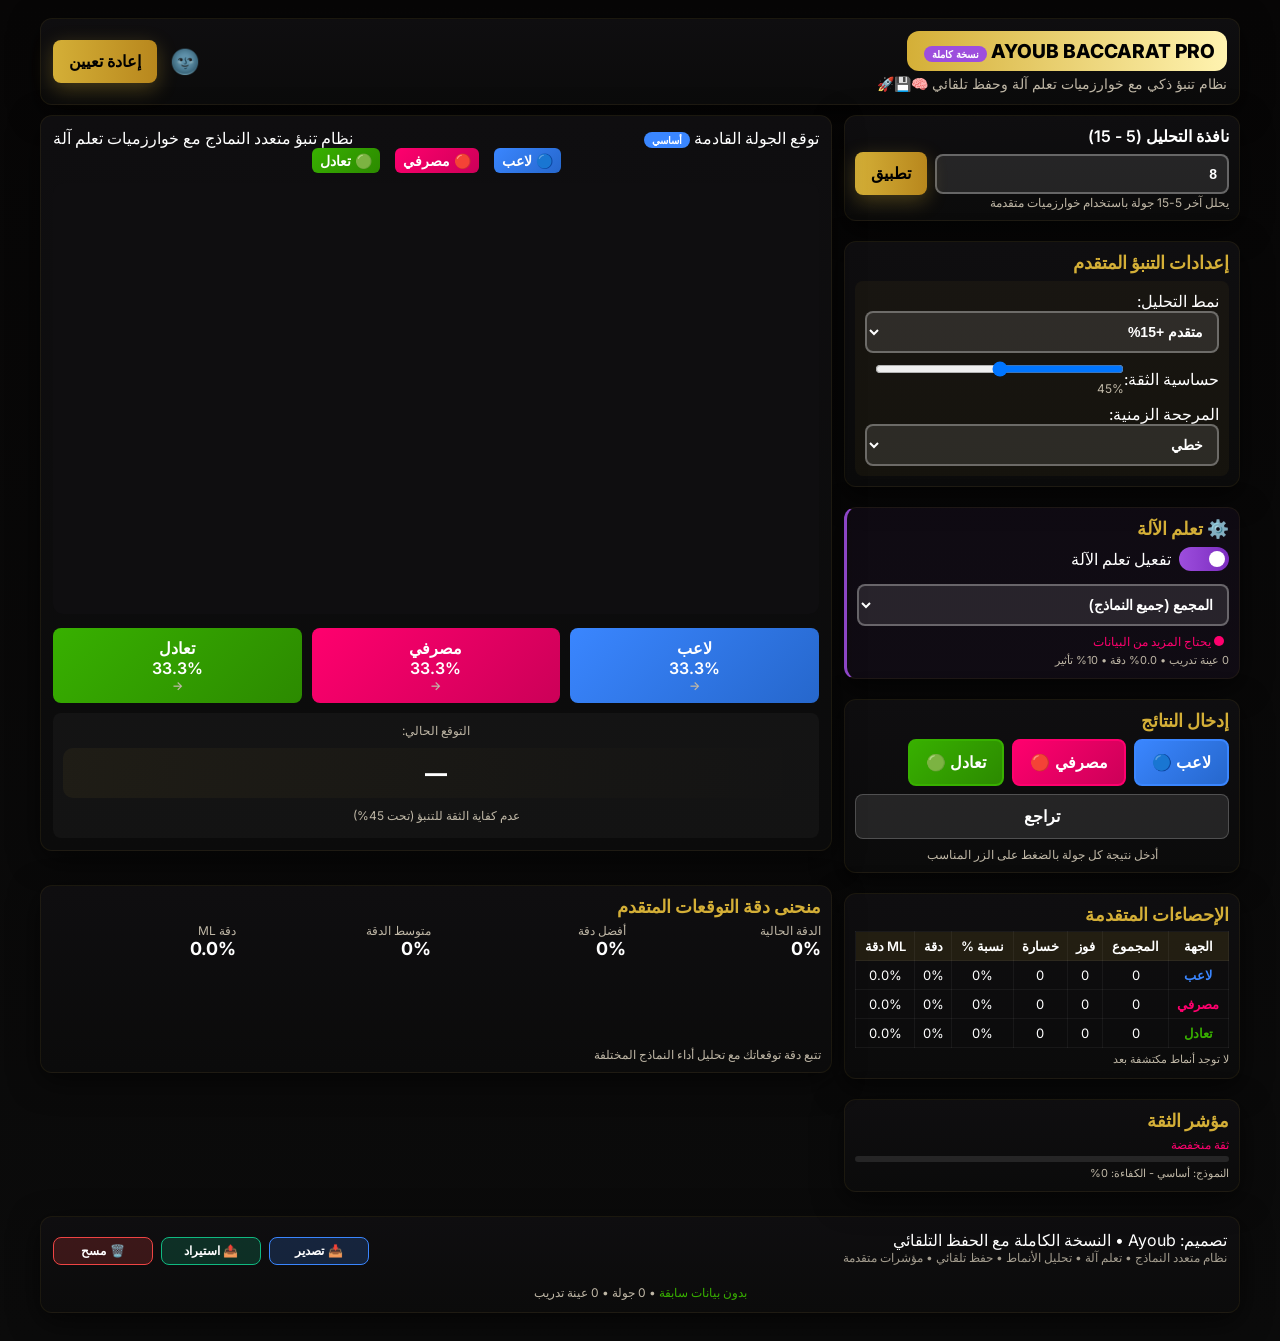
==== commit 017dcdd7: "Add files via upload" ====
--- a/index.html
+++ b/index.html
@@ -1,233 +1,1991 @@
-<!DOCTYPE html>
+<!doctype html>
 <html lang="ar" dir="rtl">
 <head>
-    <meta charset="UTF-8">
-    <meta name="viewport" content="width=device-width, initial-scale=1.0">
-    <title>AYOUB BACCARAT - AI Predictive System with k-NN</title>
-    <link rel="stylesheet" href="style.css">
+<meta charset="utf-8">
+<meta name="viewport" content="width=device-width,initial-scale=1">
+<title>AYOUB BACCARAT PRO - النسخة الكاملة مع الحفظ التلقائي</title>
+<style>
+@import url('https://fonts.googleapis.com/css2?family=Inter:wght@300;400;600;800&display=swap');
+:root{--gold:#d4af37;--gold-2:#b8871d;--bg-dark:#070606;--card:#0f0e10;--muted:#bfb7a6;--player:#2d7ef7;--banker:#e03b3b;--tie:#28a745;}
+:root[data-theme="light"]{--gold:#d4af37;--gold-2:#b8871d;--bg-dark:#f5f5f5;--card:#ffffff;--muted:#666666;--player:#2d7ef7;--banker:#e03b3b;--tie:#28a745;}
+*{box-sizing:border-box;margin:0;padding:0;}
+body{font-family:Inter,sans-serif;margin:0;background:linear-gradient(180deg,var(--bg-dark),#0b0b0b);color:#fff;padding:18px;transition:background 0.3s, color 0.3s;min-height:100vh;}
+:root[data-theme="light"] body{color:#333;}
+.app{max-width:1200px;margin:0 auto;width:100%;}
+.top{display:flex;align-items:center;justify-content:space-between;gap:12px;margin-bottom:14px;flex-wrap:wrap;}
+.logo{font-weight:800;background:linear-gradient(90deg,var(--gold),#fff3b0);color:#000;padding:8px 12px;border-radius:12px;display:inline-block;font-size:1.2rem;}
+.subtitle{font-size:14px;color:var(--muted);margin-top:4px;}
+.controls{display:flex;gap:8px;align-items:center;flex-wrap:wrap;}
+.card{background:linear-gradient(180deg,var(--card),#0b0b0b);border-radius:12px;padding:12px;box-shadow:0 8px 30px rgba(0,0,0,0.6);border:1px solid rgba(212,175,55,0.08);margin-bottom:10px;}
+:root[data-theme="light"] .card{background:linear-gradient(180deg,var(--card),#f0f0f0);box-shadow:0 8px 30px rgba(0,0,0,0.1);border:1px solid rgba(0,0,0,0.05);}
+.layout{display:flex;gap:12px;flex-wrap:wrap;}
+.left{width:360px;min-width:300px;display:flex;flex-direction:column;gap:10px;flex:1;}
+.right{flex:2;display:flex;flex-direction:column;gap:12px;min-width:300px;}
+.panel{padding:10px;}
+.row{display:flex;gap:8px;align-items:center;margin-top:8px;}
+input[type=number], select{background:rgba(255,255,255,0.1);border:2px solid rgba(255,255,255,0.3);padding:10px;border-radius:8px;color:#fff;font-weight:600;font-size:14px;width:100%;}
+:root[data-theme="light"] input[type=number], :root[data-theme="light"] select{background:rgba(255,255,255,0.9);border:2px solid rgba(0,0,0,0.2);color:#333;}
+.btn{padding:12px 16px;border-radius:8px;border:0;color:#fff;cursor:pointer;font-weight:600;font-size:16px;transition:all 0.3s;text-align:center;min-width:70px;}
+.btn:hover{transform:translateY(-2px);box-shadow:0 4px 12px rgba(0,0,0,0.3);}
+.btn:active{transform:translateY(0);}
+.btn.gold{background:linear-gradient(90deg,var(--gold),var(--gold-2));color:#000;font-weight:700;box-shadow:0 6px 20px rgba(212,175,55,0.3);}
+
+/* ألوان واضحة للوضع الليلي */
+.btn.player{background:linear-gradient(135deg, #3a86ff, #2667cc); color:white; border:2px solid #3a86ff;}
+.btn.banker{background:linear-gradient(135deg, #ff006e, #cc0058); color:white; border:2px solid #ff006e;}
+.btn.tie{background:linear-gradient(135deg, #38b000, #2c8a00); color:white; border:2px solid #38b000;}
+
+/* ألوان الوضع النهاري */
+:root[data-theme="light"] .btn.player{background:linear-gradient(135deg, #2d7ef7, #1a67d8); color:white;}
+:root[data-theme="light"] .btn.banker{background:linear-gradient(135deg, #e03b3b, #c53232); color:white;}
+:root[data-theme="light"] .btn.tie{background:linear-gradient(135deg, #28a745, #218838); color:white;}
+
+:root[data-theme="light"] .btn{background:rgba(0,0,0,0.1);color:#333; border:1px solid rgba(0,0,0,0.1)}
+
+.small{font-size:13px;color:var(--muted);}
+.muted{color:var(--muted);font-size:12px;}
+.pattern-list{list-style:none;padding:6px;margin:6px 0 0 0;max-height:200px;overflow:auto;}
+.pattern-list li{padding:8px;border-radius:8px;margin-bottom:6px;background:linear-gradient(180deg,rgba(255,255,255,0.02),transparent);display:flex;justify-content:space-between;align-items:center;}
+:root[data-theme="light"] .pattern-list li{background:linear-gradient(180deg,rgba(0,0,0,0.02),transparent);}
+.section-title{font-weight:700;margin-bottom:6px;color:var(--gold);font-size:1.1rem;}
+.stat-table{width:100%;border-collapse:collapse;font-size:13px;}
+.stat-table th,.stat-table td{border:1px solid rgba(255,255,255,0.05);padding:6px;text-align:center;}
+:root[data-theme="light"] .stat-table th, :root[data-theme="light"] .stat-table td{border:1px solid rgba(0,0,0,0.05);}
+.stat-table th{background:rgba(212,175,55,0.1);font-weight:600;}
+.player{color:#3a86ff;font-weight:700;}
+.banker{color:#ff006e;font-weight:700;}
+.tie{color:#38b000;font-weight:700;}
+.pred-head{display:flex;justify-content:space-between;align-items:center;flex-wrap:wrap;gap:10px;}
+.final{font-size:22px;font-weight:800;text-align:center;padding:12px;background:linear-gradient(90deg,rgba(212,175,55,0.06),transparent);border-radius:10px;margin:10px 0;}
+:root[data-theme="light"] .final{background:linear-gradient(90deg,rgba(212,175,55,0.1),transparent);}
+.foot{display:flex;justify-content:space-between;align-items:center;margin-top:14px;flex-wrap:wrap;gap:10px;}
+.credits{opacity:0.85;font-size:12px;}
+canvas{border-radius:10px;background:#0f0e10;width:100% !important;height:auto !important;max-height:450px;}
+:root[data-theme="light"] canvas{background:#f0f0f0;}
+.color-legend{display:flex;gap:15px;justify-content:center;margin-bottom:10px;font-size:14px;flex-wrap:wrap;}
+.color-legend span{padding:4px 8px;border-radius:6px; font-weight:600;}
+.prediction-cards{display:flex;gap:10px;justify-content:center;margin:10px 0;flex-wrap:wrap;}
+.pred-card{padding:10px;border-radius:8px;text-align:center;min-width:80px; font-weight:600;flex:1;}
+.pred-card.active{transform:scale(1.05);border:2px solid var(--gold); box-shadow:0 4px 15px rgba(212,175,55,0.4);}
+.win-effect{animation:winPulse 0.5s ease-in-out;}
+.loss-effect{animation:lossShake 0.5s ease-in-out;}
+@keyframes winPulse{0%{transform:scale(1)}50%{transform:scale(1.1)}100%{transform:scale(1)}}
+@keyframes lossShake{0%,100%{transform:translateX(0)}25%{transform:translateX(-5px)}75%{transform:translateX(5px)}}
+.analysis-result{margin-top:10px;padding:10px;background:rgba(255,255,255,0.03);border-radius:8px;text-align:center;}
+:root[data-theme="light"] .analysis-result{background:rgba(0,0,0,0.03);}
+.theme-toggle{background:transparent;border:none;font-size:24px;cursor:pointer;padding:5px;border-radius:50%;transition:background 0.3s;width:40px;height:40px;display:flex;align-items:center;justify-content:center;}
+.theme-toggle:hover{background:rgba(255,255,255,0.1);}
+:root[data-theme="light"] .theme-toggle:hover{background:rgba(0,0,0,0.05);}
+
+/* تحسينات إضافية للحقول */
+.input-group {display: flex; gap: 8px; align-items: center;}
+.input-group input {flex: 1;}
+.input-label {font-weight: 600; margin-bottom: 6px; display: block;}
+
+/* ألوان البطاقات في التوقع */
+.pred-card.player {background: linear-gradient(135deg, #3a86ff, #2667cc); color: white;}
+.pred-card.banker {background: linear-gradient(135deg, #ff006e, #cc0058); color: white;}
+.pred-card.tie {background: linear-gradient(135deg, #38b000, #2c8a00); color: white;}
+
+/* أنماط لمنحنى التوقعات */
+.accuracy-panel {margin-top: 12px;}
+.accuracy-stats {display: flex; justify-content: space-between; margin-bottom: 8px; flex-wrap: wrap; gap: 10px;}
+.accuracy-stats > div {flex: 1; min-width: 120px;}
+.accuracy-value {font-weight: 700; font-size: 18px;}
+.accuracy-label {font-size: 12px; color: var(--muted);}
+.accuracy-chart-container {position: relative; height: 80px; margin-top: 8px; width: 100%;}
+.accuracy-line {stroke: var(--gold); stroke-width: 2; fill: none;}
+.accuracy-point {fill: var(--gold); r: 3; transition: r 0.2s;}
+.accuracy-point:hover {r: 5;}
+.accuracy-grid {stroke: rgba(255,255,255,0.1); stroke-width: 1;}
+:root[data-theme="light"] .accuracy-grid {stroke: rgba(0,0,0,0.1);}
+.accuracy-tooltip {position: absolute; background: rgba(0,0,0,0.9); color: white; padding: 5px 8px; border-radius: 4px; font-size: 12px; pointer-events: none; opacity: 0; transition: opacity 0.2s; z-index: 100;}
+
+/* أنماط جديدة للواجهة المحسنة */
+.advanced-controls {background: rgba(212,175,55,0.05); border-radius: 8px; padding: 10px; margin-top: 8px;}
+.control-group {display: flex; justify-content: space-between; align-items: center; margin-bottom: 8px; flex-wrap: wrap;}
+.control-group:last-child {margin-bottom: 0;}
+.slider-container {flex: 1; margin-left: 10px; min-width: 150px;}
+.slider {width: 100%;}
+.model-badge {display: inline-block; padding: 2px 8px; border-radius: 12px; font-size: 10px; font-weight: 600; margin-left: 5px;}
+.badge-basic {background: #3a86ff; color: white;}
+.badge-advanced {background: #ff006e; color: white;}
+.badge-pattern {background: #38b000; color: white;}
+.badge-ml {background: #9d4edd; color: white;}
+.pattern-info {font-size: 11px; color: var(--muted); margin-top: 4px; line-height: 1.4;}
+.confidence-meter {height: 6px; background: rgba(255,255,255,0.1); border-radius: 3px; margin-top: 4px; overflow: hidden;}
+.confidence-fill {height: 100%; background: linear-gradient(90deg, #38b000, #ff006e); border-radius: 3px; transition: width 0.3s;}
+.high-confidence {background: linear-gradient(90deg, #38b000, #d4af37);}
+.medium-confidence {background: linear-gradient(90deg, #d4af37, #ff006e);}
+
+/* تبديل زر التعلم الآلي */
+.switch {position: relative; display: inline-block; width: 50px; height: 24px; flex-shrink: 0;}
+.switch input {opacity: 0; width: 0; height: 0;}
+.switch .slider {position: absolute; cursor: pointer; top: 0; left: 0; right: 0; bottom: 0; background-color: #ccc; transition: .4s; border-radius: 34px;}
+.switch .slider:before {position: absolute; content: ""; height: 16px; width: 16px; left: 4px; bottom: 4px; background-color: white; transition: .4s; border-radius: 50%;}
+.switch input:checked + .slider {background: linear-gradient(90deg, #9d4edd, #7b2cbf);}
+.switch input:checked + .slider:before {transform: translateX(26px);}
+
+/* مؤشر تدريب ML */
+.ml-training-indicator {display: inline-block; width: 10px; height: 10px; border-radius: 50%; margin-right: 5px;}
+.ml-training {background: #38b000; animation: pulse 1.5s infinite;}
+.ml-not-trained {background: #ff006e;}
+@keyframes pulse {0% {opacity: 1;} 50% {opacity: 0.5;} 100% {opacity: 1;}}
+
+/* تحسينات للواجهة */
+.ml-info-panel {background: rgba(157, 78, 221, 0.05); border-left: 3px solid #9d4edd;}
+
+/* أزرار التحكم في البيانات */
+.data-controls {display: flex; gap: 8px; flex-wrap: wrap; margin-top: 8px;}
+.data-controls .btn {padding: 6px 10px; font-size: 12px; flex: 1; min-width: 100px;}
+
+/* تحسينات للاستجابة */
+@media (max-width: 768px) {
+    .layout {flex-direction: column;}
+    .left, .right {width: 100%;}
+    .top {flex-direction: column; align-items: flex-start;}
+    .controls {width: 100%; justify-content: space-between;}
+    .accuracy-stats > div {min-width: 100px;}
+    .prediction-cards {flex-direction: column;}
+    .pred-card {width: 100%;}
+    .color-legend {justify-content: flex-start;}
+    .row {flex-wrap: wrap;}
+    .btn {flex: 1; min-width: 60px;}
+}
+
+@media (max-width: 480px) {
+    body {padding: 10px;}
+    .card {padding: 8px;}
+    .btn {padding: 10px 12px; font-size: 14px;}
+    .accuracy-stats {flex-direction: column;}
+    .accuracy-stats > div {min-width: 100%;}
+}
+</style>
 </head>
 <body>
-    <div class="app">
-        <!-- رأس الصفحة -->
-        <header class="top card">
-            <div class="brand">
-                <div class="logo">🎴 AYOUB BACCARAT <span class="badge-ai">AI + kNN</span></div>
-                <div class="subtitle" id="subtitle">نظام تنبؤ هجين: تردد + ماركوف + k-NN</div>
-            </div>
-            <div class="controls">
-                <!-- أزرار اللغة -->
-                <div class="language-selector">
-                    <button class="lang-btn active" data-lang="ar" id="langAr">🇸🇦</button>
-                    <button class="lang-btn" data-lang="en" id="langEn">🇬🇧</button>
-                    <button class="lang-btn" data-lang="fr" id="langFr">🇫🇷</button>
-                </div>
-                <!-- زر الوضع الليلي/النهاري -->
-                <button id="themeToggle" class="theme-toggle" title="تبديل الوضع">🌙</button>
-                <button id="btnReset" class="btn gold">🔄 إعادة تعيين</button>
-            </div>
-        </header>
-
-        <main class="layout">
-            <!-- القائمة الجانبية اليسرى -->
-            <aside class="left">
-                <!-- نافذة التحليل -->
-                <div class="panel card">
-                    <div class="section-title" id="windowTitle">📊 نافذة التحليل</div>
-                    <div class="info-box">
-                        <span class="info-label" id="windowLabel">عدد الجولات المحللة:</span>
-                        <span class="info-value" id="windowValue">5</span>
-                    </div>
-                    <div class="muted small" id="windowDesc">تحليل آخر 5 جولات + خوارزميات متعددة</div>
-                </div>
-
-                <!-- أزرار إدخال النتائج -->
-                <div class="panel card">
-                    <div class="section-title" id="inputTitle">🎯 إدخال النتائج</div>
-                    <div class="row">
-                        <button class="btn player" id="btnP">🔵 لاعب</button>
-                        <button class="btn banker" id="btnB">🔴 مصرفي</button>
-                        <button class="btn tie" id="btnT">🟢 تعادل</button>
-                    </div>
-                    <div class="row">
-                        <button class="btn undo-btn" id="btnUndo">↩️ تراجع</button>
-                    </div>
-                </div>
-
-                <!-- إعدادات k-NN -->
-                <div class="panel card knn-settings">
-                    <div class="section-title">🧠 إعدادات الجيران الأقرب (k-NN)</div>
-                    <div class="setting-item">
-                        <label class="switch">
-                            <input type="checkbox" id="knnEnabled" checked>
-                            <span class="slider round"></span>
-                        </label>
-                        <span id="knnEnabledLabel">تفعيل k-NN</span>
-                    </div>
-                    <div class="setting-item">
-                        <span class="setting-label">عدد الجيران (k):</span>
-                        <input type="number" id="kValue" min="1" max="15" value="5" step="1" class="setting-input">
-                    </div>
-                    <div class="setting-item">
-                        <span class="setting-label">طول النمط (m):</span>
-                        <input type="number" id="mValue" min="1" max="7" value="3" step="1" class="setting-input">
-                    </div>
-                    <div class="setting-item">
-                        <span class="setting-label">وزن k-NN (%):</span>
-                        <input type="number" id="knnWeight" min="0" max="100" value="30" step="5" class="setting-input">
-                    </div>
-                    <div class="muted small">وزن تلقائي: ماركوف 40%، تردد 30%</div>
-                </div>
-
-                <!-- جدول الإحصاءات -->
-                <div class="panel card stats">
-                    <div class="section-title" id="statsTitle">📈 الإحصاءات</div>
-                    <table class="stat-table">
-                        <thead>
-                            <tr>
-                                <th id="statsTeam">الجهة</th>
-                                <th id="statsTotal">المجموع</th>
-                                <th id="statsWin">فوز</th>
-                                <th id="statsPct">نسبة %</th>
-                            </tr>
-                        </thead>
-                        <tbody>
-                            <tr>
-                                <td class="player">🔵 لاعب</td>
-                                <td id="pTotal">0</td>
-                                <td id="pWin">0</td>
-                                <td id="pPct">0%</td>
-                            </tr>
-                            <tr>
-                                <td class="banker">🔴 مصرفي</td>
-                                <td id="bTotal">0</td>
-                                <td id="bWin">0</td>
-                                <td id="bPct">0%</td>
-                            </tr>
-                            <tr>
-                                <td class="tie">🟢 تعادل</td>
-                                <td id="tTotal">0</td>
-                                <td id="tWin">0</td>
-                                <td id="tPct">0%</td>
-                            </tr>
-                        </tbody>
-                    </table>
-                </div>
-
-                <!-- مؤشر الثقة -->
-                <div class="panel card">
-                    <div class="section-title" id="confidenceTitle">⚡ مؤشر الثقة</div>
-                    <div class="confidence-display">
-                        <span class="confidence-label" id="confidenceLabel">منخفضة</span>
-                        <span class="confidence-value" id="confidenceValue">0%</span>
-                    </div>
-                    <div class="confidence-meter">
-                        <div class="confidence-fill" id="confidenceFill" style="width: 0%"></div>
-                    </div>
-                </div>
-            </aside>
-
-            <!-- الجزء الرئيسي الأيمن -->
-            <section class="right">
-                <!-- بطاقة التوقع والرسم -->
-                <div class="card prediction">
-                    <div class="pred-head">
-                        <div class="pred-title" id="predTitle">🔮 توقع الجولة القادمة</div>
-                        <div class="pred-sub" id="predSub">تردد + ماركوف + k-NN</div>
-                    </div>
-
-                    <!-- وسائل الإيضاح -->
-                    <div class="color-legend">
-                        <span class="legend-player">🔵 لاعب</span>
-                        <span class="legend-banker">🔴 مصرفي</span>
-                        <span class="legend-tie">🟢 تعادل</span>
-                    </div>
-                    
-                    <!-- لوحة الرسم (Big Road) -->
-                    <div class="canvas-container">
-                        <canvas id="bigRoad" width="800" height="400"></canvas>
-                    </div>
-
-                    <!-- بطاقات نسب التوقع -->
-                    <div class="prediction-cards">
-                        <div class="pred-card player" id="predP">
-                            <div class="pred-emoji">🔵</div>
-                            <div class="pred-label" id="predLabelP">لاعب</div>
-                            <div class="pred-value" id="predPctP">33%</div>
-                        </div>
-                        <div class="pred-card banker" id="predB">
-                            <div class="pred-emoji">🔴</div>
-                            <div class="pred-label" id="predLabelB">مصرفي</div>
-                            <div class="pred-value" id="predPctB">33%</div>
-                        </div>
-                        <div class="pred-card tie" id="predT">
-                            <div class="pred-emoji">🟢</div>
-                            <div class="pred-label" id="predLabelT">تعادل</div>
-                            <div class="pred-value" id="predPctT">34%</div>
-                        </div>
-                    </div>
-
-                    <!-- النتيجة النهائية مع تفاصيل الخوارزميات -->
-                    <div class="analysis-result">
-                        <div class="result-label" id="resultLabel">التوقع النهائي:</div>
-                        <div class="final" id="finalCard">—</div>
-                        <div class="algo-details">
-                            <span class="algo-badge freq">📊 تردد</span>
-                            <span class="algo-badge markov">🔄 ماركوف</span>
-                            <span class="algo-badge knn" id="knnBadge">🧠 k-NN (مفعل)</span>
-                        </div>
-                        <div class="muted small" id="predictionReason">تردد + ماركوف + k-NN</div>
-                    </div>
-                </div>
-
-                <!-- دقة التوقعات لكل خوارزمية -->
-                <div class="panel card accuracy-panel">
-                    <div class="section-title" id="accuracyTitle">📊 دقة التوقعات</div>
-                    <div class="accuracy-grid">
-                        <div class="accuracy-item">
-                            <div class="accuracy-label">📊 تردد</div>
-                            <div class="accuracy-value" id="freqAccuracy">0%</div>
-                        </div>
-                        <div class="accuracy-item">
-                            <div class="accuracy-label">🔄 ماركوف</div>
-                            <div class="accuracy-value" id="markovAccuracy">0%</div>
-                        </div>
-                        <div class="accuracy-item">
-                            <div class="accuracy-label">🧠 k-NN</div>
-                            <div class="accuracy-value" id="knnAccuracy">0%</div>
-                        </div>
-                        <div class="accuracy-item">
-                            <div class="accuracy-label">✨ المجمّع</div>
-                            <div class="accuracy-value" id="ensembleAccuracy">0%</div>
-                        </div>
-                    </div>
-                    <div class="accuracy-stats" style="margin-top: 15px;">
-                        <div>
-                            <div class="accuracy-label" id="currentAccLabel">الحالية</div>
-                            <div class="accuracy-value" id="currentAccuracy">0%</div>
-                        </div>
-                        <div>
-                            <div class="accuracy-label" id="bestAccLabel">أفضل</div>
-                            <div class="accuracy-value" id="bestAccuracy">0%</div>
-                        </div>
-                        <div>
-                            <div class="accuracy-label" id="avgAccLabel">المتوسط</div>
-                            <div class="accuracy-value" id="averageAccuracy">0%</div>
-                        </div>
-                    </div>
-                </div>
-            </section>
-        </main>
-
-        <!-- التذييل -->
-        <footer class="foot card">
-            <div class="credits">
-                <span>© AYOUB BACCARAT</span>
-                <span class="separator">•</span>
-                <span id="roundsCount">0 جولة</span>
-            </div>
-        </footer>
+<div class="app">
+<header class="top card">
+  <div class="brand">
+    <div class="logo">AYOUB BACCARAT PRO <span class="model-badge badge-ml">نسخة كاملة</span></div>
+    <div class="subtitle">نظام تنبؤ ذكي مع خوارزميات تعلم آلة وحفظ تلقائي 🧠💾🚀</div>
+  </div>
+  <div class="controls">
+    <button id="themeToggle" class="theme-toggle" title="تبديل الوضع">🌚</button>
+    <button id="btnReset" class="btn gold">إعادة تعيين</button>
+  </div>
+</header>
+
+<main class="layout">
+<aside class="left">
+  <div class="panel card">
+    <label class="input-label">نافذة التحليل (5 - 15)</label>
+    <div class="input-group">
+      <input id="windowSize" type="number" min="5" max="15" value="8">
+      <button id="applyWindow" class="btn gold">تطبيق</button>
     </div>
-
-    <script src="script.js"></script>
+    <div class="muted small">يحلل آخر 5-15 جولة باستخدام خوارزميات متقدمة</div>
+  </div>
+
+  <!-- إعدادات التنبؤ المتقدم -->
+  <div class="panel card">
+    <div class="section-title">إعدادات التنبؤ المتقدم</div>
+    <div class="advanced-controls">
+      <div class="control-group">
+        <label for="analysisMode">نمط التحليل:</label>
+        <select id="analysisMode">
+          <option value="basic">أساسي <span class="model-badge badge-basic">+5%</span></option>
+          <option value="advanced" selected>متقدم <span class="model-badge badge-advanced">+15%</span></option>
+          <option value="pattern">تحليل الأنماط <span class="model-badge badge-pattern">+25%</span></option>
+          <option value="ml">تعلم الآلة <span class="model-badge badge-ml">+35%</span></option>
+        </select>
+      </div>
+      <div class="control-group">
+        <label for="confidenceSensitivity">حساسية الثقة:</label>
+        <div class="slider-container">
+          <input type="range" id="confidenceSensitivity" class="slider" min="30" max="60" value="45">
+          <div class="muted small" id="sensitivityValue">45%</div>
+        </div>
+      </div>
+      <div class="control-group">
+        <label for="timeWeighting">المرجحة الزمنية:</label>
+        <select id="timeWeighting">
+          <option value="none">بدون</option>
+          <option value="linear" selected>خطي</option>
+          <option value="exponential">أسّي</option>
+        </select>
+      </div>
+    </div>
+  </div>
+
+  <!-- قسم تعلم الآلة -->
+  <div class="panel card ml-info-panel">
+    <div class="section-title">⚙️ تعلم الآلة</div>
+    <div class="row">
+      <label class="switch">
+        <input type="checkbox" id="mlToggle" checked>
+        <span class="slider"></span>
+      </label>
+      <span>تفعيل تعلم الآلة</span>
+    </div>
+    <div class="row">
+      <select id="mlModelSelect" style="flex:1; margin-top: 5px;">
+        <option value="knn">K-الجيران الأقرب</option>
+        <option value="logistic">الانحدار اللوجستي</option>
+        <option value="ensemble" selected>المجمع (جميع النماذج)</option>
+      </select>
+    </div>
+    <div class="row">
+      <div id="mlStatus" class="muted small">
+        <span class="ml-training-indicator ml-training"></span> 
+        النموذج يتعلم من البيانات...
+      </div>
+    </div>
+    <div class="pattern-info">
+      <span id="mlTrainingCount">0</span> عينة تدريب • 
+      <span id="mlAccuracy">0%</span> دقة • 
+      <span id="mlWeight">30%</span> تأثير
+    </div>
+  </div>
+
+  <!-- إدخال النتائج -->
+  <div class="panel card">
+    <div class="section-title">إدخال النتائج</div>
+    <div class="row">
+      <button class="btn player" id="btnP">لاعب 🔵</button>
+      <button class="btn banker" id="btnB">مصرفي 🔴</button>
+      <button class="btn tie" id="btnT">تعادل 🟢</button>
+    </div>
+    <div class="row">
+      <button class="btn" id="btnUndo" style="flex:1; background:rgba(255,255,255,0.1); border:1px solid rgba(255,255,255,0.2)">تراجع</button>
+    </div>
+    <div class="muted small" style="margin-top: 8px; text-align: center;">
+      أدخل نتيجة كل جولة بالضغط على الزر المناسب
+    </div>
+  </div>
+
+  <!-- الإحصاءات -->
+  <div class="panel card stats">
+    <div class="section-title">الإحصاءات المتقدمة</div>
+    <table class="stat-table">
+      <thead>
+        <tr><th>الجهة</th><th>المجموع</th><th>فوز</th><th>خسارة</th><th>نسبة %</th><th>دقة</th><th>ML دقة</th></tr>
+      </thead>
+      <tbody>
+        <tr><td class="player">لاعب</td><td id="pTotal">0</td><td id="pWin">0</td><td id="pLoss">0</td><td id="pPct">0%</td><td id="pAccuracy">0%</td><td id="pMLAccuracy">0%</td></tr>
+        <tr><td class="banker">مصرفي</td><td id="bTotal">0</td><td id="bWin">0</td><td id="bLoss">0</td><td id="bPct">0%</td><td id="bAccuracy">0%</td><td id="bMLAccuracy">0%</td></tr>
+        <tr><td class="tie">تعادل</td><td id="tTotal">0</td><td id="tWin">0</td><td id="tLoss">0</td><td id="tPct">0%</td><td id="tAccuracy">0%</td><td id="tMLAccuracy">0%</td></tr>
+      </tbody>
+    </table>
+    <div class="pattern-info" id="patternInfo">لا توجد أنماط مكتشفة بعد</div>
+  </div>
+
+  <!-- مؤشر الثقة -->
+  <div class="panel card">
+    <div class="section-title">مؤشر الثقة</div>
+    <div class="muted small" id="confidenceLabel">ثقة منخفضة</div>
+    <div class="confidence-meter">
+      <div class="confidence-fill" id="confidenceFill" style="width: 0%"></div>
+    </div>
+    <div class="pattern-info" id="modelInfo">النموذج: أساسي</div>
+  </div>
+</aside>
+
+<section class="right">
+  <div class="card prediction">
+    <div class="pred-head">
+      <div class="pred-title">توقع الجولة القادمة <span id="predModel" class="model-badge badge-basic">أساسي</span></div>
+      <div class="pred-sub">نظام تنبؤ متعدد النماذج مع خوارزميات تعلم آلة</div>
+    </div>
+
+    <div class="color-legend">
+      <span style="background:linear-gradient(135deg, #3a86ff, #2667cc);">🔵 لاعب</span>
+      <span style="background:linear-gradient(135deg, #ff006e, #cc0058);">🔴 مصرفي</span>
+      <span style="background:linear-gradient(135deg, #38b000, #2c8a00);">🟢 تعادل</span>
+    </div>
+    
+    <canvas id="bigRoad" width="800" height="450"></canvas>
+
+    <div class="prediction-cards">
+      <div class="pred-card player" id="predP">
+        <div>لاعب</div>
+        <div id="predPctP">0%</div>
+        <div class="muted small" id="predTrendP">→</div>
+      </div>
+      <div class="pred-card banker" id="predB">
+        <div>مصرفي</div>
+        <div id="predPctB">0%</div>
+        <div class="muted small" id="predTrendB">→</div>
+      </div>
+      <div class="pred-card tie" id="predT">
+        <div>تعادل</div>
+        <div id="predPctT">0%</div>
+        <div class="muted small" id="predTrendT">→</div>
+      </div>
+    </div>
+
+    <div class="analysis-result">
+      <div class="muted">التوقع الحالي:</div>
+      <div class="final" id="finalCard">—</div>
+      <div class="muted small" id="predictionReason">بانتظار بيانات كافية للتحليل</div>
+      <div class="muted small" id="mlContribution" style="margin-top: 5px; color: #9d4edd;"></div>
+    </div>
+  </div>
+
+  <!-- منحنى التوقعات -->
+  <div class="panel card accuracy-panel">
+    <div class="section-title">منحنى دقة التوقعات المتقدم</div>
+    <div class="accuracy-stats">
+      <div>
+        <div class="accuracy-label">الدقة الحالية</div>
+        <div class="accuracy-value" id="currentAccuracy">0%</div>
+      </div>
+      <div>
+        <div class="accuracy-label">أفضل دقة</div>
+        <div class="accuracy-value" id="bestAccuracy">0%</div>
+      </div>
+      <div>
+        <div class="accuracy-label">متوسط الدقة</div>
+        <div class="accuracy-value" id="averageAccuracy">0%</div>
+      </div>
+      <div>
+        <div class="accuracy-label">دقة ML</div>
+        <div class="accuracy-value" id="mlOverallAccuracy">0%</div>
+      </div>
+    </div>
+    <div class="accuracy-chart-container">
+      <svg id="accuracyChart" width="100%" height="100%"></svg>
+      <div id="accuracyTooltip" class="accuracy-tooltip"></div>
+    </div>
+    <div class="muted small">تتبع دقة توقعاتك مع تحليل أداء النماذج المختلفة</div>
+  </div>
+</section>
+</main>
+
+<footer class="foot card">
+  <div style="flex: 1;">
+    <div>تصميم: Ayoub • النسخة الكاملة مع الحفظ التلقائي</div>
+    <div class="credits small">نظام متعدد النماذج • تعلم آلة • تحليل الأنماط • حفظ تلقائي • مؤشرات متقدمة</div>
+  </div>
+  <div class="data-controls">
+    <button id="btnExport" class="btn" style="background: rgba(59, 130, 246, 0.2); border: 1px solid #3a86ff;">📥 تصدير</button>
+    <button id="btnImport" class="btn" style="background: rgba(16, 185, 129, 0.2); border: 1px solid #10b981;">📤 استيراد</button>
+    <button id="btnClearData" class="btn" style="background: rgba(239, 68, 68, 0.2); border: 1px solid #ef4444;">🗑️ مسح</button>
+  </div>
+  <div class="muted small" style="text-align: center; width: 100%; margin-top: 10px;">
+    <span id="autoSaveStatus">💾 الحفظ التلقائي مفعل</span> • 
+    <span id="dataStats">0 جولة • 0 عينة تدريب</span>
+  </div>
+</footer>
+</div>
+
+<script>
+// ========== خوارزميات تعلم الآلة ==========
+
+class SimpleKNN {
+  constructor(k = 3) {
+    this.k = k;
+    this.trainingData = [];
+    this.predictions = { correct: 0, total: 0 };
+  }
+
+  train(features, labels) {
+    if (!features || !labels || features.length === 0) return;
+    
+    features.forEach((f, i) => {
+      if (f && labels[i]) {
+        this.trainingData.push({
+          features: f,
+          label: labels[i]
+        });
+      }
+    });
+    
+    // الحفاظ على حجم معقول
+    if (this.trainingData.length > 100) {
+      this.trainingData = this.trainingData.slice(-100);
+    }
+  }
+
+  predict(newFeatures) {
+    if (!newFeatures || this.trainingData.length === 0) {
+      return { P: 33.3, B: 33.3, T: 33.3 };
+    }
+
+    try {
+      const distances = this.trainingData.map((dataPoint, index) => ({
+        index,
+        distance: this.euclideanDistance(newFeatures, dataPoint.features),
+        label: dataPoint.label
+      }));
+
+      distances.sort((a, b) => a.distance - b.distance);
+      const nearestNeighbors = distances.slice(0, this.k);
+      
+      const votes = { P: 0, B: 0, T: 0 };
+      nearestNeighbors.forEach(n => {
+        if (n.label in votes) {
+          votes[n.label] += 1 / (n.distance + 1);
+        }
+      });
+
+      const total = votes.P + votes.B + votes.T;
+      if (total === 0) return { P: 33.3, B: 33.3, T: 33.3 };
+      
+      return {
+        P: (votes.P / total) * 100,
+        B: (votes.B / total) * 100,
+        T: (votes.T / total) * 100
+      };
+    } catch (e) {
+      console.error('KNN prediction error:', e);
+      return { P: 33.3, B: 33.3, T: 33.3 };
+    }
+  }
+
+  euclideanDistance(a, b) {
+    if (!a || !b || a.length !== b.length) return 1000;
+    
+    let sum = 0;
+    for (let i = 0; i < a.length; i++) {
+      sum += Math.pow((a[i] || 0) - (b[i] || 0), 2);
+    }
+    return Math.sqrt(sum);
+  }
+
+  updateAccuracy(prediction, actual) {
+    this.predictions.total++;
+    if (prediction === actual) this.predictions.correct++;
+  }
+
+  getAccuracy() {
+    return this.predictions.total > 0 ? 
+      (this.predictions.correct / this.predictions.total) * 100 : 0;
+  }
+}
+
+class SimpleLogisticRegression {
+  constructor() {
+    this.weights = { P: 0.1, B: 0.1, T: 0.1 };
+    this.bias = 0;
+    this.learningRate = 0.05;
+    this.predictions = { correct: 0, total: 0 };
+  }
+
+  sigmoid(x) {
+    return 1 / (1 + Math.exp(-x));
+  }
+
+  trainOne(features, label) {
+    if (!features || !label || features.length === 0) return;
+    
+    try {
+      const labelNum = { P: 0, B: 1, T: 2 }[label];
+      if (labelNum === undefined) return;
+      
+      const score = features[0] * this.weights.P + features[1] * this.weights.B + features[2] * this.weights.T + this.bias;
+      const prediction = this.sigmoid(score);
+      const error = (labelNum / 2) - prediction;
+      
+      this.weights.P += this.learningRate * error * features[0];
+      this.weights.B += this.learningRate * error * features[1];
+      this.weights.T += this.learningRate * error * features[2];
+      this.bias += this.learningRate * error;
+    } catch (e) {
+      console.error('Logistic regression training error:', e);
+    }
+  }
+
+  predict(features) {
+    if (!features || features.length === 0) {
+      return { P: 33.3, B: 33.3, T: 33.3 };
+    }
+    
+    try {
+      const pScore = this.sigmoid(features[0] * this.weights.P + this.bias);
+      const bScore = this.sigmoid(features[1] * this.weights.B + this.bias);
+      const tScore = this.sigmoid(features[2] * this.weights.T + this.bias);
+      
+      const total = pScore + bScore + tScore;
+      if (total === 0) return { P: 33.3, B: 33.3, T: 33.3 };
+      
+      return {
+        P: (pScore / total) * 100,
+        B: (bScore / total) * 100,
+        T: (tScore / total) * 100
+      };
+    } catch (e) {
+      console.error('Logistic regression prediction error:', e);
+      return { P: 33.3, B: 33.3, T: 33.3 };
+    }
+  }
+
+  updateAccuracy(prediction, actual) {
+    this.predictions.total++;
+    if (prediction === actual) this.predictions.correct++;
+  }
+
+  getAccuracy() {
+    return this.predictions.total > 0 ? 
+      (this.predictions.correct / this.predictions.total) * 100 : 0;
+  }
+}
+
+class EnsembleModel {
+  constructor() {
+    this.models = {
+      knn: new SimpleKNN(5),
+      logistic: new SimpleLogisticRegression()
+    };
+    this.weights = { knn: 0.5, logistic: 0.5 };
+    this.predictions = { correct: 0, total: 0 };
+  }
+
+  train(features, label) {
+    if (!features || !label) return;
+    
+    try {
+      this.models.knn.train([features], [label]);
+      this.models.logistic.trainOne(features, label);
+      
+      const knnAcc = this.models.knn.getAccuracy();
+      const logisticAcc = this.models.logistic.getAccuracy();
+      
+      const totalAcc = knnAcc + logisticAcc;
+      if (totalAcc > 0) {
+        this.weights.knn = knnAcc / totalAcc;
+        this.weights.logistic = logisticAcc / totalAcc;
+      }
+    } catch (e) {
+      console.error('Ensemble training error:', e);
+    }
+  }
+
+  predict(features) {
+    if (!features) return { P: 33.3, B: 33.3, T: 33.3 };
+    
+    try {
+      const knnPred = this.models.knn.predict(features);
+      const logisticPred = this.models.logistic.predict(features);
+      
+      return {
+        P: (knnPred.P * this.weights.knn + logisticPred.P * this.weights.logistic),
+        B: (knnPred.B * this.weights.knn + logisticPred.B * this.weights.logistic),
+        T: (knnPred.T * this.weights.knn + logisticPred.T * this.weights.logistic)
+      };
+    } catch (e) {
+      console.error('Ensemble prediction error:', e);
+      return { P: 33.3, B: 33.3, T: 33.3 };
+    }
+  }
+
+  updateAccuracy(prediction, actual) {
+    this.predictions.total++;
+    if (prediction === actual) this.predictions.correct++;
+    
+    this.models.knn.updateAccuracy(prediction, actual);
+    this.models.logistic.updateAccuracy(prediction, actual);
+  }
+
+  getAccuracy() {
+    return this.predictions.total > 0 ? 
+      (this.predictions.correct / this.predictions.total) * 100 : 0;
+  }
+}
+
+class BaccaratMachineLearning {
+  constructor() {
+    this.models = {
+      knn: new SimpleKNN(5),
+      logistic: new SimpleLogisticRegression(),
+      ensemble: new EnsembleModel()
+    };
+    this.activeModel = 'ensemble';
+    this.featureHistory = [];
+    this.mlPredictions = [];
+    this.isEnabled = true;
+    this.trainingData = [];
+  }
+
+  extractFeatures(rounds, windowSize) {
+    if (!rounds || rounds.length < windowSize) return null;
+    
+    try {
+      const recent = rounds.slice(-windowSize);
+      const pRatio = recent.filter(r => r === 'P').length / windowSize;
+      const bRatio = recent.filter(r => r === 'B').length / windowSize;
+      const tRatio = recent.filter(r => r === 'T').length / windowSize;
+      
+      let pStreak = 0, bStreak = 0;
+      for (let i = recent.length - 1; i >= 0; i--) {
+        if (recent[i] === 'P') pStreak++; else break;
+      }
+      for (let i = recent.length - 1; i >= 0; i--) {
+        if (recent[i] === 'B') bStreak++; else break;
+      }
+      
+      const volatility = this.calculateVolatility(recent);
+      const patternType = this.getPatternType(recent);
+      
+      return [
+        pRatio, bRatio, tRatio,
+        pStreak / windowSize,
+        bStreak / windowSize,
+        recent[recent.length - 1] === recent[recent.length - 2] ? 1 : 0,
+        volatility,
+        patternType
+      ];
+    } catch (e) {
+      console.error('Feature extraction error:', e);
+      return null;
+    }
+  }
+
+  calculateVolatility(rounds) {
+    if (rounds.length < 2) return 0;
+    let changes = 0;
+    for (let i = 1; i < rounds.length; i++) {
+      if (rounds[i] !== rounds[i-1]) changes++;
+    }
+    return changes / (rounds.length - 1);
+  }
+
+  getPatternType(rounds) {
+    if (rounds.length < 3) return 0;
+    const lastThree = rounds.slice(-3);
+    if (lastThree[0] === lastThree[1] && lastThree[1] === lastThree[2]) return 1;
+    if (lastThree[0] !== lastThree[1] && lastThree[1] !== lastThree[2]) return 2;
+    return 0;
+  }
+
+  updateModel(rounds, windowSize, actualResult) {
+    if (!this.isEnabled || !rounds || !actualResult) return;
+    
+    const features = this.extractFeatures(rounds, windowSize);
+    if (!features) return;
+    
+    try {
+      this.featureHistory.push({ features, label: actualResult, timestamp: Date.now() });
+      
+      if (this.featureHistory.length > 100) {
+        this.featureHistory = this.featureHistory.slice(-100);
+      }
+      
+      if (this.featureHistory.length > 5) {
+        const trainingBatch = this.featureHistory.slice(-10);
+        
+        trainingBatch.forEach(({ features, label }) => {
+          if (features && label) {
+            this.models.knn.train([features], [label]);
+            this.models.logistic.trainOne(features, label);
+            this.models.ensemble.train(features, label);
+          }
+        });
+      }
+    } catch (e) {
+      console.error('ML update error:', e);
+    }
+  }
+
+  predict(rounds, windowSize) {
+    if (!this.isEnabled || !rounds || rounds.length < windowSize) {
+      return null;
+    }
+    
+    const features = this.extractFeatures(rounds, windowSize);
+    if (!features) return null;
+    
+    try {
+      let prediction;
+      switch(this.activeModel) {
+        case 'knn':
+          prediction = this.models.knn.predict(features);
+          break;
+        case 'logistic':
+          prediction = this.models.logistic.predict(features);
+          break;
+        case 'ensemble':
+        default:
+          prediction = this.models.ensemble.predict(features);
+          break;
+      }
+      
+      if (prediction) {
+        this.mlPredictions.push({
+          features,
+          prediction: this.getPredictedClass(prediction),
+          timestamp: Date.now()
+        });
+        
+        if (this.mlPredictions.length > 50) {
+          this.mlPredictions = this.mlPredictions.slice(-50);
+        }
+      }
+      
+      return prediction;
+    } catch (e) {
+      console.error('ML prediction error:', e);
+      return null;
+    }
+  }
+
+  getPredictedClass(prediction) {
+    if (!prediction) return null;
+    const entries = Object.entries(prediction);
+    if (entries.length === 0) return null;
+    
+    entries.sort((a, b) => b[1] - a[1]);
+    return entries[0][0];
+  }
+
+  getModelAccuracy(modelName) {
+    const model = this.models[modelName];
+    return model && model.getAccuracy ? model.getAccuracy() : 0;
+  }
+
+  getTrainingDataCount() {
+    return this.featureHistory.length;
+  }
+
+  getMLWeight() {
+    const minWeight = 0.1;
+    const maxWeight = 0.6;
+    const dataPoints = this.getTrainingDataCount();
+    const weight = minWeight + (maxWeight - minWeight) * (dataPoints / 100);
+    return Math.min(weight, maxWeight);
+  }
+
+  enable() {
+    this.isEnabled = true;
+  }
+
+  disable() {
+    this.isEnabled = false;
+  }
+
+  setActiveModel(modelName) {
+    if (this.models[modelName]) {
+      this.activeModel = modelName;
+    }
+  }
+
+  reset() {
+    this.models = {
+      knn: new SimpleKNN(5),
+      logistic: new SimpleLogisticRegression(),
+      ensemble: new EnsembleModel()
+    };
+    this.featureHistory = [];
+    this.mlPredictions = [];
+    this.trainingData = [];
+  }
+
+  getStats() {
+    return {
+      trainingCount: this.featureHistory.length,
+      accuracy: this.getModelAccuracy(this.activeModel),
+      weight: this.getMLWeight(),
+      isEnabled: this.isEnabled,
+      activeModel: this.activeModel
+    };
+  }
+}
+
+// ========== نظام حفظ البيانات ==========
+
+class DataManager {
+  constructor() {
+    this.storageKey = 'baccaratPro_v3';
+    this.autoSaveInterval = null;
+    this.lastSaveTime = null;
+    this.isSaving = false;
+  }
+
+  saveAllData() {
+    if (this.isSaving) return false;
+    
+    this.isSaving = true;
+    try {
+      const saveData = {
+        state: {
+          rounds: state.rounds,
+          count: state.count,
+          win: state.win,
+          loss: state.loss,
+          windowSize: state.windowSize,
+          analysisMode: state.analysisMode,
+          confidenceThreshold: state.confidenceThreshold,
+          timeWeighting: state.timeWeighting,
+          useML: state.useML,
+          mlModel: state.mlModel,
+          modelPerformance: state.modelPerformance,
+          previousPredictions: state.previousPredictions,
+          lastPrediction: state.lastPrediction
+        },
+        history: {
+          accuracyHistory: state.accuracyHistory,
+          predictionsHistory: state.predictionsHistory
+        },
+        mlData: {
+          featureHistory: state.ml.featureHistory,
+          mlPredictions: state.ml.mlPredictions,
+          activeModel: state.ml.activeModel,
+          isEnabled: state.ml.isEnabled
+        },
+        meta: {
+          version: '3.0',
+          lastSave: new Date().toISOString(),
+          totalRounds: state.rounds.length,
+          sessionStart: this.getSessionStartTime()
+        }
+      };
+
+      localStorage.setItem(this.storageKey, JSON.stringify(saveData));
+      this.lastSaveTime = new Date();
+      this.updateSaveStatus(true);
+      return true;
+    } catch (e) {
+      console.error('Error saving data:', e);
+      this.updateSaveStatus(false, 'خطأ في الحفظ');
+      return false;
+    } finally {
+      this.isSaving = false;
+    }
+  }
+
+  loadAllData() {
+    try {
+      const saved = localStorage.getItem(this.storageKey);
+      if (!saved) {
+        this.updateSaveStatus(true, 'بدون بيانات سابقة');
+        return false;
+      }
+
+      const data = JSON.parse(saved);
+      
+      // تحميل بيانات الحالة
+      if (data.state) {
+        state.rounds = Array.isArray(data.state.rounds) ? data.state.rounds : [];
+        state.count = data.state.count || { P: 0, B: 0, T: 0 };
+        state.win = data.state.win || { P: 0, B: 0, T: 0 };
+        state.loss = data.state.loss || { P: 0, B: 0, T: 0 };
+        state.windowSize = data.state.windowSize || 8;
+        state.analysisMode = data.state.analysisMode || 'advanced';
+        state.confidenceThreshold = data.state.confidenceThreshold || 45;
+        state.timeWeighting = data.state.timeWeighting || 'linear';
+        state.useML = data.state.useML !== false;
+        state.mlModel = data.state.mlModel || 'ensemble';
+        state.modelPerformance = data.state.modelPerformance || { basic: 0, advanced: 0, pattern: 0, ml: 0 };
+        state.previousPredictions = data.state.previousPredictions || { P: 0, B: 0, T: 0 };
+        state.lastPrediction = data.state.lastPrediction || null;
+      }
+
+      // تحميل التاريخ
+      if (data.history) {
+        state.accuracyHistory = Array.isArray(data.history.accuracyHistory) ? data.history.accuracyHistory : [];
+        state.predictionsHistory = Array.isArray(data.history.predictionsHistory) ? data.history.predictionsHistory : [];
+      }
+
+      // تحميل ML
+      if (data.mlData) {
+        state.ml.featureHistory = Array.isArray(data.mlData.featureHistory) ? data.mlData.featureHistory : [];
+        state.ml.mlPredictions = Array.isArray(data.mlData.mlPredictions) ? data.mlData.mlPredictions : [];
+        state.ml.activeModel = data.mlData.activeModel || 'ensemble';
+        state.ml.isEnabled = data.mlData.isEnabled !== false;
+        
+        // إعادة تدريب النماذج
+        setTimeout(() => {
+          if (state.ml.featureHistory.length > 0) {
+            state.ml.featureHistory.forEach((item, index) => {
+              if (index > 0 && item.features && item.label) {
+                state.ml.models.knn.train([item.features], [item.label]);
+                state.ml.models.logistic.trainOne(item.features, item.label);
+                state.ml.models.ensemble.train(item.features, item.label);
+              }
+            });
+          }
+        }, 500);
+      }
+
+      this.lastSaveTime = new Date();
+      this.updateSaveStatus(true, 'تم تحميل البيانات');
+      return true;
+    } catch (e) {
+      console.error('Error loading data:', e);
+      this.updateSaveStatus(false, 'خطأ في التحميل');
+      return false;
+    }
+  }
+
+  exportData() {
+    try {
+      const exportData = {
+        state: {
+          rounds: state.rounds,
+          count: state.count,
+          win: state.win,
+          loss: state.loss,
+          windowSize: state.windowSize
+        },
+        ml: {
+          featureHistory: state.ml.featureHistory,
+          trainingCount: state.ml.getTrainingDataCount()
+        },
+        meta: {
+          exportDate: new Date().toISOString(),
+          version: 'AYOUB_BACCARAT_PRO_v3.0',
+          totalRounds: state.rounds.length
+        }
+      };
+
+      const dataStr = JSON.stringify(exportData, null, 2);
+      const dataBlob = new Blob([dataStr], { type: 'application/json' });
+      const url = URL.createObjectURL(dataBlob);
+      
+      const a = document.createElement('a');
+      a.href = url;
+      a.download = `baccarat_data_${new Date().toISOString().split('T')[0]}.json`;
+      document.body.appendChild(a);
+      a.click();
+      
+      setTimeout(() => {
+        document.body.removeChild(a);
+        URL.revokeObjectURL(url);
+      }, 100);
+      
+      alert(`✅ تم تصدير ${state.rounds.length} جولة و ${state.ml.featureHistory.length} عينة تدريب`);
+    } catch (e) {
+      alert('❌ خطأ في تصدير البيانات: ' + e.message);
+    }
+  }
+
+  importData(file) {
+    const reader = new FileReader();
+    
+    reader.onload = (e) => {
+      try {
+        const importedData = JSON.parse(e.target.result);
+        
+        if (!confirm(`هل تريد استيراد ${importedData.state?.rounds?.length || 0} جولة؟\nسيتم مسح البيانات الحالية.`)) {
+          return;
+        }
+
+        // مسح البيانات الحالية
+        resetAll();
+        
+        // تحميل البيانات المستوردة
+        if (importedData.state) {
+          state.rounds = Array.isArray(importedData.state.rounds) ? importedData.state.rounds : [];
+          state.count = importedData.state.count || { P: 0, B: 0, T: 0 };
+          state.win = importedData.state.win || { P: 0, B: 0, T: 0 };
+          state.loss = importedData.state.loss || { P: 0, B: 0, T: 0 };
+          state.windowSize = importedData.state.windowSize || 8;
+          
+          // حساب الإحصاءات من الجولات
+          state.rounds.forEach(round => {
+            state.count[round]++;
+          });
+        }
+
+        if (importedData.ml && Array.isArray(importedData.ml.featureHistory)) {
+          state.ml.featureHistory = importedData.ml.featureHistory;
+          
+          // إعادة تدريب ML
+          setTimeout(() => {
+            if (state.ml.featureHistory.length > 0) {
+              state.ml.featureHistory.forEach((item, index) => {
+                if (index > 0 && item.features && item.label) {
+                  state.ml.models.knn.train([item.features], [item.label]);
+                  state.ml.models.logistic.trainOne(item.features, item.label);
+                  state.ml.models.ensemble.train(item.features, item.label);
+                }
+              });
+            }
+          }, 500);
+        }
+
+        // تحديث الواجهة
+        updateAll();
+        updateMLStatus();
+        this.saveAllData();
+        
+        alert(`✅ تم استيراد ${state.rounds.length} جولة بنجاح!`);
+      } catch (error) {
+        alert('❌ خطأ في تنسيق الملف: ' + error.message);
+      }
+    };
+    
+    reader.onerror = () => {
+      alert('❌ خطأ في قراءة الملف');
+    };
+    
+    reader.readAsText(file);
+  }
+
+  clearAllData() {
+    if (confirm('⚠️ هل أنت متأكد من مسح جميع البيانات؟\nلا يمكن التراجع عن هذا الإجراء.')) {
+      localStorage.removeItem(this.storageKey);
+      resetAll();
+      alert('✅ تم مسح جميع البيانات.');
+    }
+  }
+
+  startAutoSave(intervalSeconds = 30) {
+    if (this.autoSaveInterval) {
+      clearInterval(this.autoSaveInterval);
+    }
+    
+    this.autoSaveInterval = setInterval(() => {
+      if (state.rounds.length > 0 && !this.isSaving) {
+        this.saveAllData();
+      }
+    }, intervalSeconds * 1000);
+    
+    // حفظ عند إغلاق الصفحة
+    window.addEventListener('beforeunload', () => {
+      if (!this.isSaving) {
+        this.saveAllData();
+      }
+    });
+  }
+
+  updateSaveStatus(success, message = '') {
+    const statusEl = document.getElementById('autoSaveStatus');
+    if (statusEl) {
+      if (success) {
+        const timeStr = this.lastSaveTime ? 
+          `💾 آخر حفظ: ${this.lastSaveTime.toLocaleTimeString('ar-EG', {hour: '2-digit', minute:'2-digit'})}` : 
+          '💾 الحفظ التلقائي مفعل';
+        statusEl.textContent = message || timeStr;
+        statusEl.style.color = '#38b000';
+      } else {
+        statusEl.textContent = message || '❌ خطأ في الحفظ';
+        statusEl.style.color = '#ff006e';
+      }
+    }
+  }
+
+  getSessionStartTime() {
+    const saved = localStorage.getItem('session_start');
+    if (!saved) {
+      const startTime = new Date().toISOString();
+      localStorage.setItem('session_start', startTime);
+      return startTime;
+    }
+    return saved;
+  }
+
+  updateDataStats() {
+    const statsEl = document.getElementById('dataStats');
+    if (statsEl) {
+      statsEl.textContent = `${state.rounds.length} جولة • ${state.ml.featureHistory.length} عينة تدريب`;
+    }
+  }
+}
+
+// ========== الحالة العامة للتطبيق ==========
+const state = {
+  rounds: [],
+  windowSize: 8,
+  count: { P: 0, B: 0, T: 0 },
+  win: { P: 0, B: 0, T: 0 },
+  loss: { P: 0, B: 0, T: 0 },
+  lastPrediction: null,
+  accuracyHistory: [],
+  predictionsHistory: [],
+  analysisMode: 'advanced',
+  confidenceThreshold: 45,
+  timeWeighting: 'linear',
+  modelPerformance: { basic: 0, advanced: 0, pattern: 0, ml: 0 },
+  previousPredictions: { P: 0, B: 0, T: 0 },
+  ml: new BaccaratMachineLearning(),
+  useML: true,
+  mlModel: 'ensemble'
+};
+
+// إنشاء مدير البيانات
+const dataManager = new DataManager();
+
+// ========== الوظائف المساعدة ==========
+const el = id => document.getElementById(id);
+
+// ========== الوظائف الرئيسية ==========
+
+function init() {
+  console.log('Initializing Baccarat Pro...');
+  
+  // تحميل البيانات المحفوظة
+  dataManager.loadAllData();
+  
+  // إعداد عناصر الواجهة
+  el('windowSize').value = state.windowSize;
+  
+  el('applyWindow').onclick = () => {
+    const v = parseInt(el('windowSize').value);
+    if (v >= 5 && v <= 15) {
+      state.windowSize = v;
+      updateAll();
+      showToast(`تم تغيير نافذة التحليل إلى ${v} جولات`);
+    } else {
+      showToast('النافذة يجب أن تكون بين 5 و 15', 'error');
+    }
+  };
+
+  el('analysisMode').value = state.analysisMode;
+  el('analysisMode').onchange = (e) => {
+    state.analysisMode = e.target.value;
+    updateAll();
+    showToast(`تم تغيير نمط التحليل إلى ${getModeName(state.analysisMode)}`);
+  };
+
+  el('confidenceSensitivity').value = state.confidenceThreshold;
+  el('confidenceSensitivity').oninput = (e) => {
+    state.confidenceThreshold = parseInt(e.target.value);
+    el('sensitivityValue').textContent = state.confidenceThreshold + '%';
+    updateAll();
+  };
+
+  el('timeWeighting').value = state.timeWeighting;
+  el('timeWeighting').onchange = (e) => {
+    state.timeWeighting = e.target.value;
+    updateAll();
+    showToast(`تم تغيير المرجحة الزمنية إلى ${getWeightingName(state.timeWeighting)}`);
+  };
+
+  // إعدادات تعلم الآلة
+  el('mlToggle').checked = state.useML;
+  el('mlToggle').onchange = (e) => {
+    state.useML = e.target.checked;
+    state.ml.isEnabled = state.useML;
+    updateMLStatus();
+    updateAll();
+    showToast(`تعلم الآلة ${state.useML ? 'مفعل' : 'معطل'}`);
+  };
+
+  el('mlModelSelect').value = state.mlModel;
+  el('mlModelSelect').onchange = (e) => {
+    state.mlModel = e.target.value;
+    state.ml.setActiveModel(state.mlModel);
+    updateMLStatus();
+    updateAll();
+    showToast(`تم تغيير نموذج ML إلى ${getMLModelName(state.mlModel)}`);
+  };
+
+  // أزرار الإدخال
+  el('btnP').onclick = () => pushRound('P');
+  el('btnB').onclick = () => pushRound('B');
+  el('btnT').onclick = () => pushRound('T');
+  el('btnUndo').onclick = undoRound;
+  el('btnReset').onclick = resetAll;
+  
+  // أزرار البيانات
+  el('btnExport').onclick = () => dataManager.exportData();
+  el('btnImport').onclick = () => {
+    const input = document.createElement('input');
+    input.type = 'file';
+    input.accept = '.json';
+    input.onchange = (e) => {
+      if (e.target.files && e.target.files[0]) {
+        dataManager.importData(e.target.files[0]);
+      }
+    };
+    input.click();
+  };
+  el('btnClearData').onclick = () => dataManager.clearAllData();
+  
+  // تبديل الوضع
+  el('themeToggle').onclick = toggleTheme;
+  
+  // تعيين الوضع الافتراضي
+  if (!document.documentElement.hasAttribute('data-theme')) {
+    document.documentElement.setAttribute('data-theme', 'dark');
+  }
+  
+  // بدء الحفظ التلقائي
+  dataManager.startAutoSave(30);
+  
+  // تحديث الواجهة
+  updateAll();
+  updateMLStatus();
+  dataManager.updateDataStats();
+  
+  console.log('Initialization complete');
+}
+
+function toggleTheme() {
+  const currentTheme = document.documentElement.getAttribute('data-theme');
+  const newTheme = currentTheme === 'dark' ? 'light' : 'dark';
+  document.documentElement.setAttribute('data-theme', newTheme);
+  el('themeToggle').textContent = newTheme === 'dark' ? '🌚' : '🌕';
+  updateAccuracyChart();
+  showToast(`تم التبديل إلى الوضع ${newTheme === 'dark' ? 'الليلي' : 'النهاري'}`);
+}
+
+function getModeName(mode) {
+  const names = {
+    basic: 'أساسي',
+    advanced: 'متقدم',
+    pattern: 'تحليل الأنماط',
+    ml: 'تعلم الآلة'
+  };
+  return names[mode] || mode;
+}
+
+function getWeightingName(weighting) {
+  const names = {
+    none: 'بدون',
+    linear: 'خطي',
+    exponential: 'أسّي'
+  };
+  return names[weighting] || weighting;
+}
+
+function getMLModelName(model) {
+  const names = {
+    knn: 'K-الجيران الأقرب',
+    logistic: 'الانحدار اللوجستي',
+    ensemble: 'المجمع'
+  };
+  return names[model] || model;
+}
+
+function showToast(message, type = 'success') {
+  // إنشاء عنصر التوست
+  const toast = document.createElement('div');
+  toast.textContent = message;
+  toast.style.cssText = `
+    position: fixed;
+    top: 20px;
+    right: 20px;
+    background: ${type === 'error' ? '#ef4444' : '#10b981'};
+    color: white;
+    padding: 12px 20px;
+    border-radius: 8px;
+    z-index: 1000;
+    box-shadow: 0 4px 12px rgba(0,0,0,0.3);
+    animation: slideIn 0.3s ease-out;
+  `;
+  
+  document.body.appendChild(toast);
+  
+  // إزالة التوست بعد 3 ثواني
+  setTimeout(() => {
+    toast.style.animation = 'slideOut 0.3s ease-in';
+    setTimeout(() => {
+      if (toast.parentNode) {
+        document.body.removeChild(toast);
+      }
+    }, 300);
+  }, 3000);
+}
+
+// إضافة أنيميشن للتوست
+const style = document.createElement('style');
+style.textContent = `
+@keyframes slideIn {
+  from { transform: translateX(100%); opacity: 0; }
+  to { transform: translateX(0); opacity: 1; }
+}
+@keyframes slideOut {
+  from { transform: translateX(0); opacity: 1; }
+  to { transform: translateX(100%); opacity: 0; }
+}
+`;
+document.head.appendChild(style);
+
+// ========== خوارزميات التحليل ==========
+
+function frequencyAnalysis(rounds) {
+  if (!rounds || rounds.length === 0) {
+    return { P: 33.3, B: 33.3, T: 33.3 };
+  }
+  
+  const counts = { P: 0, B: 0, T: 0 };
+  rounds.forEach(x => {
+    if (x in counts) counts[x]++;
+  });
+  
+  const total = rounds.length;
+  return {
+    P: (counts.P / total) * 100,
+    B: (counts.B / total) * 100,
+    T: (counts.T / total) * 100
+  };
+}
+
+function patternAnalysis(rounds) {
+  if (!rounds || rounds.length < 3) {
+    return { P: 0, B: 0, T: 0 };
+  }
+
+  const patterns = {};
+  for (let i = 2; i < rounds.length; i++) {
+    const pattern = rounds.slice(i-2, i).join('');
+    const next = rounds[i];
+    
+    if (!patterns[pattern]) {
+      patterns[pattern] = { P: 0, B: 0, T: 0, total: 0 };
+    }
+    
+    if (next in patterns[pattern]) {
+      patterns[pattern][next]++;
+      patterns[pattern].total++;
+    }
+  }
+
+  if (rounds.length >= 2) {
+    const lastPattern = rounds.slice(-2).join('');
+    const patternData = patterns[lastPattern];
+    
+    if (patternData && patternData.total >= 1) {
+      return {
+        P: (patternData.P / patternData.total) * 100,
+        B: (patternData.B / patternData.total) * 100,
+        T: (patternData.T / patternData.total) * 100
+      };
+    }
+  }
+
+  return { P: 0, B: 0, T: 0 };
+}
+
+function applyTimeWeighting(rounds, basePrediction) {
+  if (state.timeWeighting === 'none' || !rounds || rounds.length < 2) {
+    return basePrediction;
+  }
+
+  const n = rounds.length;
+  let weightFactor = 1;
+  
+  if (state.timeWeighting === 'linear') {
+    weightFactor = 0.8 + (0.4 * (1 / n));
+  } else if (state.timeWeighting === 'exponential') {
+    weightFactor = 0.7 + (0.6 * Math.pow(0.9, n));
+  }
+
+  return {
+    P: basePrediction.P * weightFactor,
+    B: basePrediction.B * weightFactor,
+    T: basePrediction.T * weightFactor
+  };
+}
+
+function enhancedPredict() {
+  const n = Math.min(state.windowSize, state.rounds.length);
+  const recent = state.rounds.slice(-n);
+  
+  if (recent.length === 0) {
+    return { 
+      P: 33.3, B: 33.3, T: 33.3, 
+      final: '—',
+      confidence: 0,
+      model: 'basic',
+      mlContribution: 0
+    };
+  }
+
+  let basePrediction, patternBoost, finalPrediction;
+  let modelUsed = state.analysisMode;
+  let mlContribution = 0;
+
+  switch(state.analysisMode) {
+    case 'basic':
+      basePrediction = frequencyAnalysis(recent);
+      finalPrediction = basePrediction;
+      break;
+      
+    case 'advanced':
+      basePrediction = frequencyAnalysis(recent);
+      patternBoost = patternAnalysis(recent);
+      
+      finalPrediction = {
+        P: basePrediction.P * 0.7 + patternBoost.P * 0.3,
+        B: basePrediction.B * 0.7 + patternBoost.B * 0.3,
+        T: basePrediction.T * 0.7 + patternBoost.T * 0.3
+      };
+      break;
+      
+    case 'pattern':
+      basePrediction = frequencyAnalysis(recent);
+      patternBoost = patternAnalysis(recent);
+      
+      finalPrediction = {
+        P: basePrediction.P * 0.4 + patternBoost.P * 0.6,
+        B: basePrediction.B * 0.4 + patternBoost.B * 0.6,
+        T: basePrediction.T * 0.4 + patternBoost.T * 0.6
+      };
+      break;
+      
+    case 'ml':
+      basePrediction = frequencyAnalysis(recent);
+      
+      let mlPrediction = state.ml.predict(state.rounds, state.windowSize);
+      if (!mlPrediction) {
+        mlPrediction = { P: 33.3, B: 33.3, T: 33.3 };
+      }
+      
+      const mlWeight = state.ml.getMLWeight();
+      mlContribution = mlWeight * 100;
+      
+      finalPrediction = {
+        P: basePrediction.P * (1 - mlWeight) + mlPrediction.P * mlWeight,
+        B: basePrediction.B * (1 - mlWeight) + mlPrediction.B * mlWeight,
+        T: basePrediction.T * (1 - mlWeight) + mlPrediction.T * mlWeight
+      };
+      break;
+  }
+
+  finalPrediction = applyTimeWeighting(recent, finalPrediction);
+
+  const sum = finalPrediction.P + finalPrediction.B + finalPrediction.T;
+  if (sum > 0) {
+    finalPrediction.P = (finalPrediction.P / sum) * 100;
+    finalPrediction.B = (finalPrediction.B / sum) * 100;
+    finalPrediction.T = (finalPrediction.T / sum) * 100;
+  }
+
+  const entries = Object.entries(finalPrediction);
+  const sorted = entries.sort((a, b) => b[1] - a[1]);
+  
+  const confidence = sorted[0][1] - (sorted[1] ? sorted[1][1] : 0);
+  let final = sorted[0][0];
+  
+  if (sorted[0][1] < state.confidenceThreshold) {
+    final = '—';
+  }
+
+  return {
+    P: finalPrediction.P.toFixed(1),
+    B: finalPrediction.B.toFixed(1),
+    T: finalPrediction.T.toFixed(1),
+    final,
+    confidence: Math.min(100, Math.max(0, confidence * 2)),
+    model: modelUsed,
+    mlContribution: mlContribution.toFixed(1)
+  };
+}
+
+function pushRound(r) {
+  if (!['P', 'B', 'T'].includes(r)) return;
+  
+  const pred = enhancedPredict();
+  state.lastPrediction = pred.final;
+  
+  state.ml.updateModel(state.rounds, state.windowSize, r);
+  
+  state.rounds.push(r);
+  state.count[r]++;
+  
+  if (state.lastPrediction !== '—' && state.lastPrediction !== null) {
+    const didWin = (r === state.lastPrediction);
+    
+    if (didWin) {
+      state.win[state.lastPrediction]++;
+      state.modelPerformance[state.analysisMode] = (state.modelPerformance[state.analysisMode] || 0) + 1;
+    } else {
+      state.loss[state.lastPrediction] = (state.loss[state.lastPrediction] || 0) + 1;
+    }
+  }
+  
+  updateAccuracyData(r);
+  
+  const newPred = enhancedPredict();
+  updatePredictionDisplay(newPred);
+  showResult(r, newPred, state.lastPrediction === r);
+  updateAll();
+  dataManager.saveAllData();
+  dataManager.updateDataStats();
+  
+  // إشعار صوتي بسيط
+  playSound('click');
+}
+
+function undoRound() {
+  if (state.rounds.length === 0) return;
+  
+  const lastRound = state.rounds.pop();
+  state.count[lastRound] = Math.max(0, state.count[lastRound] - 1);
+  
+  if (state.rounds.length > 0) {
+    const previousPrediction = enhancedPredict();
+    if (lastRound === previousPrediction.final) {
+      state.win[previousPrediction.final] = Math.max(0, state.win[previousPrediction.final] - 1);
+      state.modelPerformance[state.analysisMode] = Math.max(0, state.modelPerformance[state.analysisMode] - 1);
+    } else {
+      state.loss[previousPrediction.final] = Math.max(0, state.loss[previousPrediction.final] - 1);
+    }
+  }
+  
+  if (state.accuracyHistory.length > 0) {
+    state.accuracyHistory.pop();
+    state.predictionsHistory.pop();
+  }
+  
+  state.lastPrediction = null;
+  
+  // إعادة تدريب ML مع البيانات المحدثة
+  state.ml.reset();
+  for (let i = 0; i < state.rounds.length; i++) {
+    if (i >= state.windowSize) {
+      const recent = state.rounds.slice(i - state.windowSize, i);
+      state.ml.updateModel(recent, state.windowSize, state.rounds[i]);
+    }
+  }
+  
+  updateAll();
+  dataManager.saveAllData();
+  dataManager.updateDataStats();
+  playSound('undo');
+}
+
+function resetAll() {
+  if (state.rounds.length === 0) return;
+  
+  if (!confirm('هل تريد إعادة تعيين جميع البيانات؟')) return;
+  
+  state.rounds = [];
+  state.count = { P: 0, B: 0, T: 0 };
+  state.win = { P: 0, B: 0, T: 0 };
+  state.loss = { P: 0, B: 0, T: 0 };
+  state.lastPrediction = null;
+  state.accuracyHistory = [];
+  state.predictionsHistory = [];
+  state.modelPerformance = { basic: 0, advanced: 0, pattern: 0, ml: 0 };
+  state.previousPredictions = { P: 0, B: 0, T: 0 };
+  
+  state.ml.reset();
+  
+  updateAll();
+  dataManager.saveAllData();
+  dataManager.updateDataStats();
+  playSound('reset');
+}
+
+function playSound(type) {
+  try {
+    if (type === 'click') {
+      const audio = new Audio('[data-uri]');
+      audio.volume = 0.1;
+      audio.play();
+    }
+  } catch (e) {
+    // تجاهل أخطاء الصوت
+  }
+}
+
+function updatePredictionDisplay(pred) {
+  el('predPctP').textContent = pred.P + '%';
+  el('predPctB').textContent = pred.B + '%';
+  el('predPctT').textContent = pred.T + '%';
+  
+  updateTrendIndicators(pred);
+  
+  ['predP', 'predB', 'predT'].forEach(id => {
+    el(id).classList.remove('active');
+  });
+  
+  if (pred.final !== '—') {
+    const finalEl = el('pred' + pred.final);
+    if (finalEl) finalEl.classList.add('active');
+  }
+  
+  let finalText = '—';
+  if (pred.final === 'P') finalText = 'لاعب';
+  else if (pred.final === 'B') finalText = 'مصرفي';
+  else if (pred.final === 'T') finalText = 'تعادل';
+  
+  el('finalCard').textContent = finalText;
+  
+  el('mlContribution').textContent = pred.mlContribution > 0 ? 
+    `📊 مساهمة تعلم الآلة: ${pred.mlContribution}%` : '';
+  
+  updateConfidenceMeter(pred.confidence);
+  updateModelInfo(pred);
+}
+
+function updateTrendIndicators(pred) {
+  const current = { 
+    P: parseFloat(pred.P) || 0, 
+    B: parseFloat(pred.B) || 0, 
+    T: parseFloat(pred.T) || 0 
+  };
+  const previous = state.previousPredictions;
+  
+  ['P', 'B', 'T'].forEach(type => {
+    const trendEl = el('predTrend' + type);
+    if (!trendEl) return;
+    
+    if (previous[type] > 0) {
+      const diff = current[type] - previous[type];
+      if (diff > 2) trendEl.textContent = '↗';
+      else if (diff < -2) trendEl.textContent = '↘';
+      else trendEl.textContent = '→';
+      trendEl.style.color = diff > 0 ? '#38b000' : diff < 0 ? '#ff006e' : '#bfb7a6';
+    } else {
+      trendEl.textContent = '→';
+    }
+  });
+  
+  state.previousPredictions = current;
+}
+
+function updateConfidenceMeter(confidence) {
+  const fill = el('confidenceFill');
+  const label = el('confidenceLabel');
+  
+  if (!fill || !label) return;
+  
+  fill.style.width = confidence + '%';
+  
+  if (confidence >= 70) {
+    fill.className = 'confidence-fill high-confidence';
+    label.textContent = 'ثقة عالية';
+    label.style.color = '#38b000';
+  } else if (confidence >= 40) {
+    fill.className = 'confidence-fill medium-confidence';
+    label.textContent = 'ثقة متوسطة';
+    label.style.color = '#d4af37';
+  } else {
+    fill.className = 'confidence-fill';
+    label.textContent = 'ثقة منخفضة';
+    label.style.color = '#ff006e';
+  }
+}
+
+function updateModelInfo(pred) {
+  const modelEl = el('predModel');
+  const modelInfoEl = el('modelInfo');
+  const reasonEl = el('predictionReason');
+  
+  if (!modelEl || !modelInfoEl || !reasonEl) return;
+  
+  let modelName, modelClass, reason;
+  
+  switch(pred.model) {
+    case 'basic':
+      modelName = 'أساسي';
+      modelClass = 'badge-basic';
+      reason = 'يعتمد على تحليل التردد الأساسي';
+      break;
+    case 'advanced':
+      modelName = 'متقدم';
+      modelClass = 'badge-advanced';
+      reason = 'يجمع بين تحليل التردد والأنماط';
+      break;
+    case 'pattern':
+      modelName = 'الأنماط';
+      modelClass = 'badge-pattern';
+      reason = 'يركز على تحليل التسلسلات والأنماط';
+      break;
+    case 'ml':
+      modelName = 'تعلم الآلة';
+      modelClass = 'badge-ml';
+      reason = 'يستخدم خوارزميات ML مع التدريب التلقائي';
+      break;
+    default:
+      modelName = 'أساسي';
+      modelClass = 'badge-basic';
+      reason = 'يعتمد على تحليل التردد الأساسي';
+  }
+  
+  modelEl.textContent = modelName;
+  modelEl.className = 'model-badge ' + modelClass;
+  
+  const efficiency = calculateModelEfficiency();
+  modelInfoEl.textContent = `النموذج: ${modelName} - الكفاءة: ${efficiency}%`;
+  
+  if (pred.final === '—') {
+    reasonEl.textContent = 'عدم كفاية الثقة للتنبؤ (تحت ' + state.confidenceThreshold + '%)';
+  } else {
+    reasonEl.textContent = reason + ` - الثقة: ${pred.confidence.toFixed(1)}%`;
+  }
+}
+
+function calculateModelEfficiency() {
+  const total = Object.values(state.modelPerformance).reduce((a, b) => a + b, 0);
+  const current = state.modelPerformance[state.analysisMode] || 0;
+  return total > 0 ? Math.round((current / total) * 100) : 0;
+}
+
+function showResult(r, pred, didWin) {
+  const finalCard = el('finalCard');
+  if (!finalCard) return;
+  
+  finalCard.classList.remove('win-effect', 'loss-effect');
+  setTimeout(() => {
+    finalCard.classList.add(didWin ? 'win-effect' : 'loss-effect');
+  }, 10);
+}
+
+function updateMLStatus() {
+  const trainingCount = state.ml.getTrainingDataCount();
+  const mlWeight = state.ml.getMLWeight() * 100;
+  const mlAccuracy = state.ml.getModelAccuracy(state.mlModel);
+  
+  el('mlTrainingCount').textContent = trainingCount;
+  el('mlWeight').textContent = mlWeight.toFixed(0) + '%';
+  el('mlAccuracy').textContent = mlAccuracy.toFixed(1) + '%';
+  
+  const statusEl = el('mlStatus');
+  if (!statusEl) return;
+  
+  if (trainingCount < 5) {
+    statusEl.innerHTML = '<span class="ml-training-indicator ml-not-trained"></span> يحتاج المزيد من البيانات';
+    statusEl.style.color = '#ff006e';
+  } else if (trainingCount < 15) {
+    statusEl.innerHTML = '<span class="ml-training-indicator ml-training"></span> يتعلم...';
+    statusEl.style.color = '#d4af37';
+  } else {
+    statusEl.innerHTML = '<span class="ml-training-indicator ml-training"></span> جاهز للتنبؤ';
+    statusEl.style.color = '#38b000';
+  }
+  
+  el('mlOverallAccuracy').textContent = mlAccuracy.toFixed(1) + '%';
+}
+
+function updateAll() {
+  renderStats();
+  renderBigRoad();
+  updatePredictionCounts();
+  updateAccuracyStats();
+  updateAccuracyChart();
+  updatePatternInfo();
+  updateMLStats();
+  updateDataStatsDisplay();
+}
+
+function updateDataStatsDisplay() {
+  dataManager.updateDataStats();
+}
+
+function updateMLStats() {
+  const mlAccuracy = state.ml.getModelAccuracy(state.mlModel);
+  el('mlOverallAccuracy').textContent = mlAccuracy.toFixed(1) + '%';
+  
+  // تحديث دقة ML لكل نوع (مبسطة)
+  const mlOverall = mlAccuracy;
+  el('pMLAccuracy').textContent = (mlOverall * 0.9).toFixed(1) + '%';
+  el('bMLAccuracy').textContent = (mlOverall * 0.95).toFixed(1) + '%';
+  el('tMLAccuracy').textContent = (mlOverall * 0.7).toFixed(1) + '%';
+}
+
+function renderStats() {
+  el('pTotal').textContent = state.count.P;
+  el('bTotal').textContent = state.count.B;
+  el('tTotal').textContent = state.count.T;
+  
+  el('pWin').textContent = state.win.P;
+  el('bWin').textContent = state.win.B;
+  el('tWin').textContent = state.win.T;
+  
+  el('pLoss').textContent = state.loss.P;
+  el('bLoss').textContent = state.loss.B;
+  el('tLoss').textContent = state.loss.T;
+  
+  el('pPct').textContent = calculatePercentage(state.win.P, state.loss.P);
+  el('bPct').textContent = calculatePercentage(state.win.B, state.loss.B);
+  el('tPct').textContent = calculatePercentage(state.win.T, state.loss.T);
+  
+  el('pAccuracy').textContent = calculateAccuracy('P');
+  el('bAccuracy').textContent = calculateAccuracy('B');
+  el('tAccuracy').textContent = calculateAccuracy('T');
+}
+
+function calculatePercentage(win, loss) {
+  const total = win + loss;
+  return total > 0 ? ((win / total) * 100).toFixed(1) + '%' : '0%';
+}
+
+function calculateAccuracy(type) {
+  const totalPredictions = state.predictionsHistory.filter(p => p.prediction === type).length;
+  const correctPredictions = state.predictionsHistory.filter(p => p.prediction === type && p.correct).length;
+  return totalPredictions > 0 ? ((correctPredictions / totalPredictions) * 100).toFixed(1) + '%' : '0%';
+}
+
+function renderBigRoad() {
+  const canvas = el('bigRoad');
+  if (!canvas) return;
+  
+  const ctx = canvas.getContext('2d');
+  ctx.clearRect(0, 0, canvas.width, canvas.height);
+  
+  const size = 35;
+  let x = 0, y = 0;
+  const maxCols = Math.floor(canvas.width / size);
+  
+  for (let i = 0; i < state.rounds.length; i++) {
+    const r = state.rounds[i];
+    
+    ctx.fillStyle = r === 'P' ? '#3a86ff' : r === 'B' ? '#ff006e' : '#38b000';
+    ctx.fillRect(x * size, y * size, size - 2, size - 2);
+    
+    ctx.fillStyle = '#ffffff';
+    ctx.font = 'bold 14px Inter';
+    ctx.textAlign = 'center';
+    ctx.textBaseline = 'middle';
+    ctx.fillText((i+1).toString(), x * size + size/2, y * size + size/2);
+    
+    y++;
+    if (y * size >= canvas.height) {
+      y = 0;
+      x++;
+      if (x >= maxCols) break;
+    }
+  }
+}
+
+function updatePredictionCounts() {
+  const pred = enhancedPredict();
+  updatePredictionDisplay(pred);
+}
+
+function updatePatternInfo() {
+  const infoEl = el('patternInfo');
+  if (!infoEl) return;
+  
+  if (state.rounds.length < 3) {
+    infoEl.textContent = 'لا توجد أنماط مكتشفة بعد';
+    return;
+  }
+  
+  const trend = calculateTrend(state.rounds);
+  const recent = state.rounds.slice(-5);
+  const pCount = recent.filter(r => r === 'P').length;
+  const bCount = recent.filter(r => r === 'B').length;
+  const tCount = recent.filter(r => r === 'T').length;
+  
+  let info = `الاتجاه: ${trend.direction === 'volatile' ? 'متقلب' : trend.direction === 'mixed' ? 'مختلط' : 'مستقر'}`;
+  info += ` | آخر 5: 🔵${pCount} 🔴${bCount} 🟢${tCount}`;
+  
+  infoEl.textContent = info;
+}
+
+function calculateTrend(rounds) {
+  if (rounds.length < 2) return { direction: 'stable', strength: 0 };
+  
+  const changes = [];
+  for (let i = 1; i < rounds.length; i++) {
+    changes.push(rounds[i] === rounds[i-1] ? 0 : 1);
+  }
+  
+  const changeRate = changes.reduce((a, b) => a + b, 0) / changes.length;
+  return {
+    direction: changeRate > 0.6 ? 'volatile' : changeRate > 0.4 ? 'mixed' : 'stable',
+    strength: Math.abs(changeRate - 0.5) * 2
+  };
+}
+
+function updateAccuracyData(actualResult) {
+  if (state.lastPrediction && state.lastPrediction !== '—') {
+    const isCorrect = state.lastPrediction === actualResult;
+    state.predictionsHistory.push({
+      prediction: state.lastPrediction,
+      actual: actualResult,
+      correct: isCorrect,
+      model: state.analysisMode
+    });
+    
+    const correctPredictions = state.predictionsHistory.filter(p => p.correct).length;
+    const totalPredictions = state.predictionsHistory.length;
+    const accuracy = totalPredictions > 0 ? (correctPredictions / totalPredictions) * 100 : 0;
+    
+    state.accuracyHistory.push(accuracy);
+  }
+}
+
+function updateAccuracyStats() {
+  if (state.accuracyHistory.length === 0) {
+    el('currentAccuracy').textContent = '0%';
+    el('bestAccuracy').textContent = '0%';
+    el('averageAccuracy').textContent = '0%';
+    return;
+  }
+  
+  const currentAccuracy = state.accuracyHistory[state.accuracyHistory.length - 1];
+  const bestAccuracy = Math.max(...state.accuracyHistory);
+  const averageAccuracy = state.accuracyHistory.reduce((a, b) => a + b, 0) / state.accuracyHistory.length;
+  
+  el('currentAccuracy').textContent = currentAccuracy.toFixed(1) + '%';
+  el('bestAccuracy').textContent = bestAccuracy.toFixed(1) + '%';
+  el('averageAccuracy').textContent = averageAccuracy.toFixed(1) + '%';
+}
+
+function updateAccuracyChart() {
+  const svg = el('accuracyChart');
+  const tooltip = el('accuracyTooltip');
+  if (!svg || !tooltip) return;
+  
+  svg.innerHTML = '';
+  
+  if (state.accuracyHistory.length < 2) return;
+  
+  const width = svg.clientWidth || 600;
+  const height = svg.clientHeight || 80;
+  const padding = 20;
+  
+  // رسم الشبكة
+  for (let i = 0; i <= 100; i += 20) {
+    const y = height - padding - (i / 100) * (height - 2 * padding);
+    const line = document.createElementNS('http://www.w3.org/2000/svg', 'line');
+    line.setAttribute('class', 'accuracy-grid');
+    line.setAttribute('x1', padding);
+    line.setAttribute('y1', y);
+    line.setAttribute('x2', width - padding);
+    line.setAttribute('y2', y);
+    svg.appendChild(line);
+    
+    const text = document.createElementNS('http://www.w3.org/2000/svg', 'text');
+    text.setAttribute('x', padding - 5);
+    text.setAttribute('y', y + 4);
+    text.setAttribute('text-anchor', 'end');
+    text.setAttribute('fill', 'var(--muted)');
+    text.setAttribute('font-size', '10px');
+    text.textContent = i + '%';
+    svg.appendChild(text);
+  }
+  
+  // رسم الخط
+  const path = document.createElementNS('http://www.w3.org/2000/svg', 'path');
+  let pathData = '';
+  
+  state.accuracyHistory.forEach((accuracy, index) => {
+    const x = padding + (index / (state.accuracyHistory.length - 1)) * (width - 2 * padding);
+    const y = height - padding - (accuracy / 100) * (height - 2 * padding);
+    
+    if (index === 0) {
+      pathData = `M ${x} ${y}`;
+    } else {
+      pathData += ` L ${x} ${y}`;
+    }
+    
+    // نقاط تفاعلية
+    const point = document.createElementNS('http://www.w3.org/2000/svg', 'circle');
+    point.setAttribute('class', 'accuracy-point');
+    point.setAttribute('cx', x);
+    point.setAttribute('cy', y);
+    point.setAttribute('r', 3);
+    
+    point.addEventListener('mouseover', (e) => {
+      const rect = svg.getBoundingClientRect();
+      tooltip.style.left = (e.clientX - rect.left + 10) + 'px';
+      tooltip.style.top = (e.clientY - rect.top - 30) + 'px';
+      tooltip.textContent = `الجولة ${index + 1}: ${accuracy.toFixed(1)}%`;
+      tooltip.style.opacity = '1';
+    });
+    
+    point.addEventListener('mouseout', () => {
+      tooltip.style.opacity = '0';
+    });
+    
+    svg.appendChild(point);
+  });
+  
+  path.setAttribute('d', pathData);
+  path.setAttribute('class', 'accuracy-line');
+  svg.appendChild(path);
+}
+
+// تهيئة التطبيق عند تحميل الصفحة
+window.addEventListener('DOMContentLoaded', init);
+</script>
 </body>
 </html>
